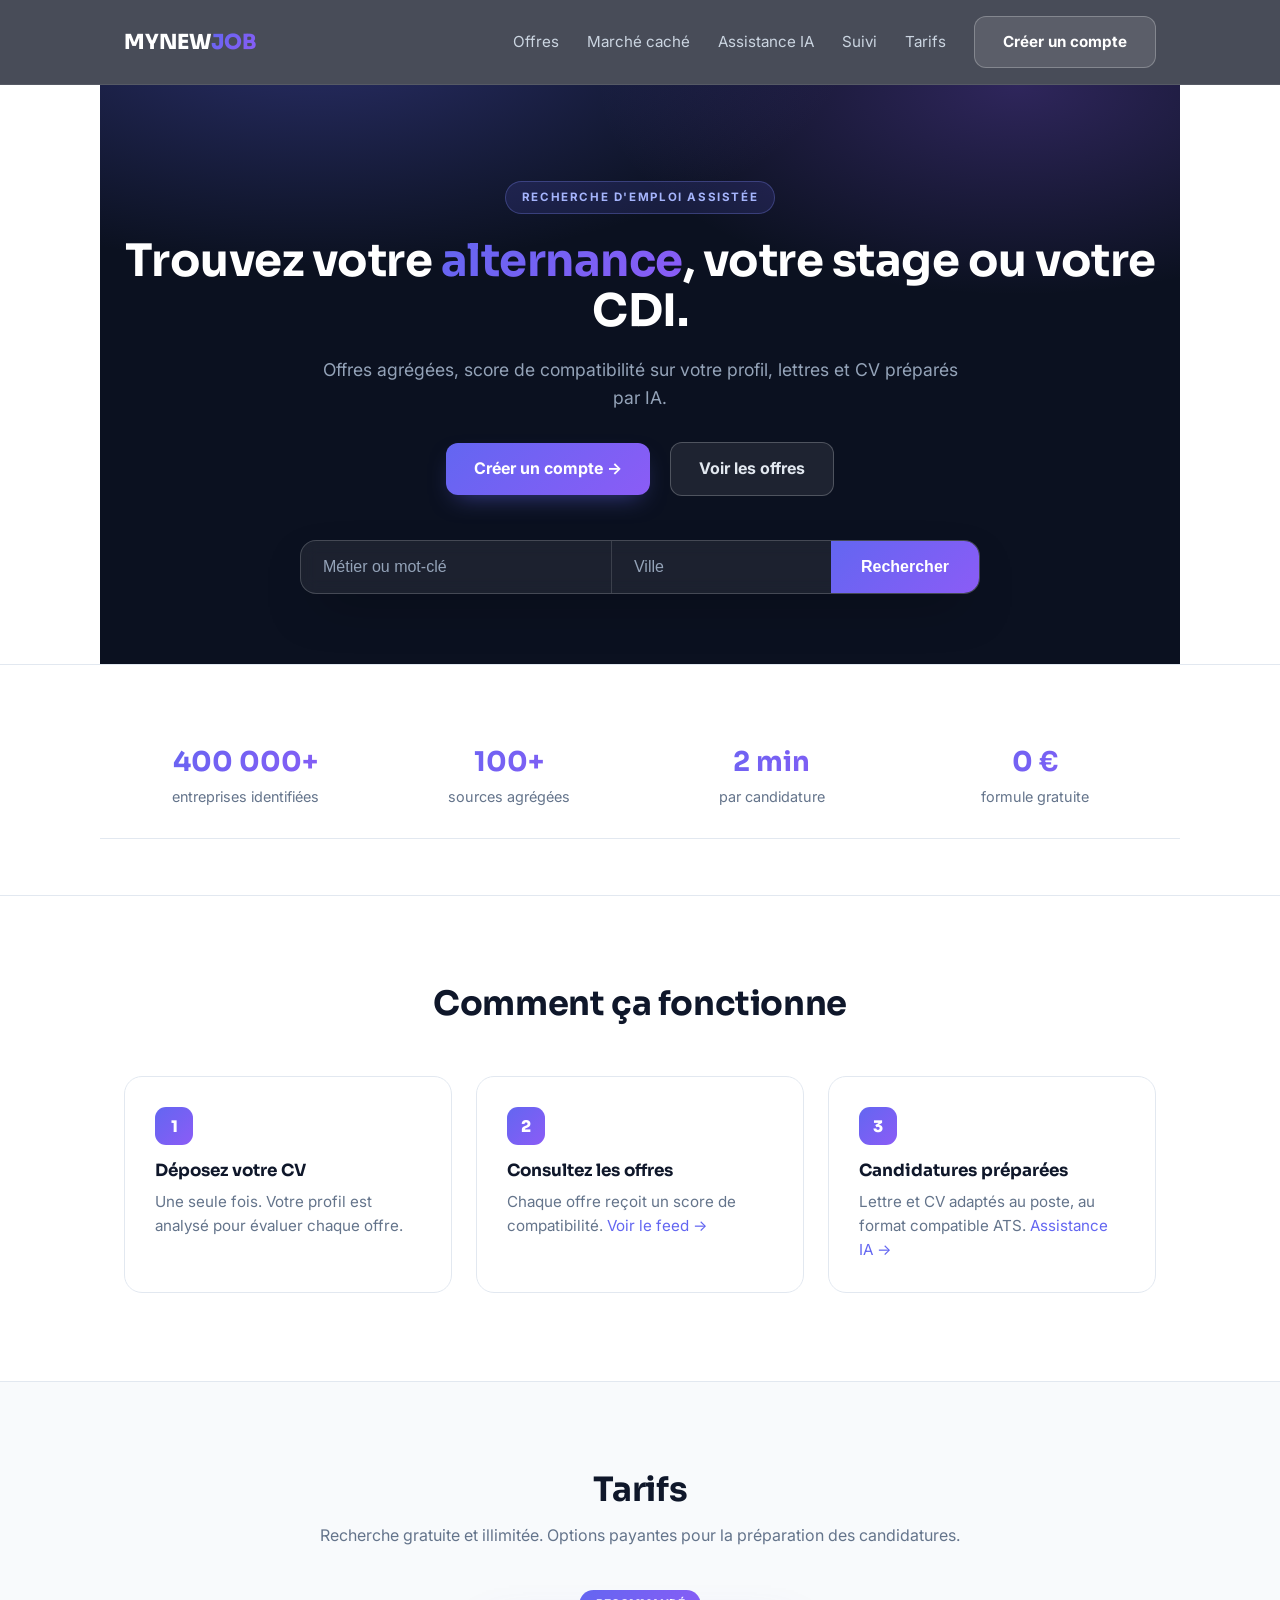
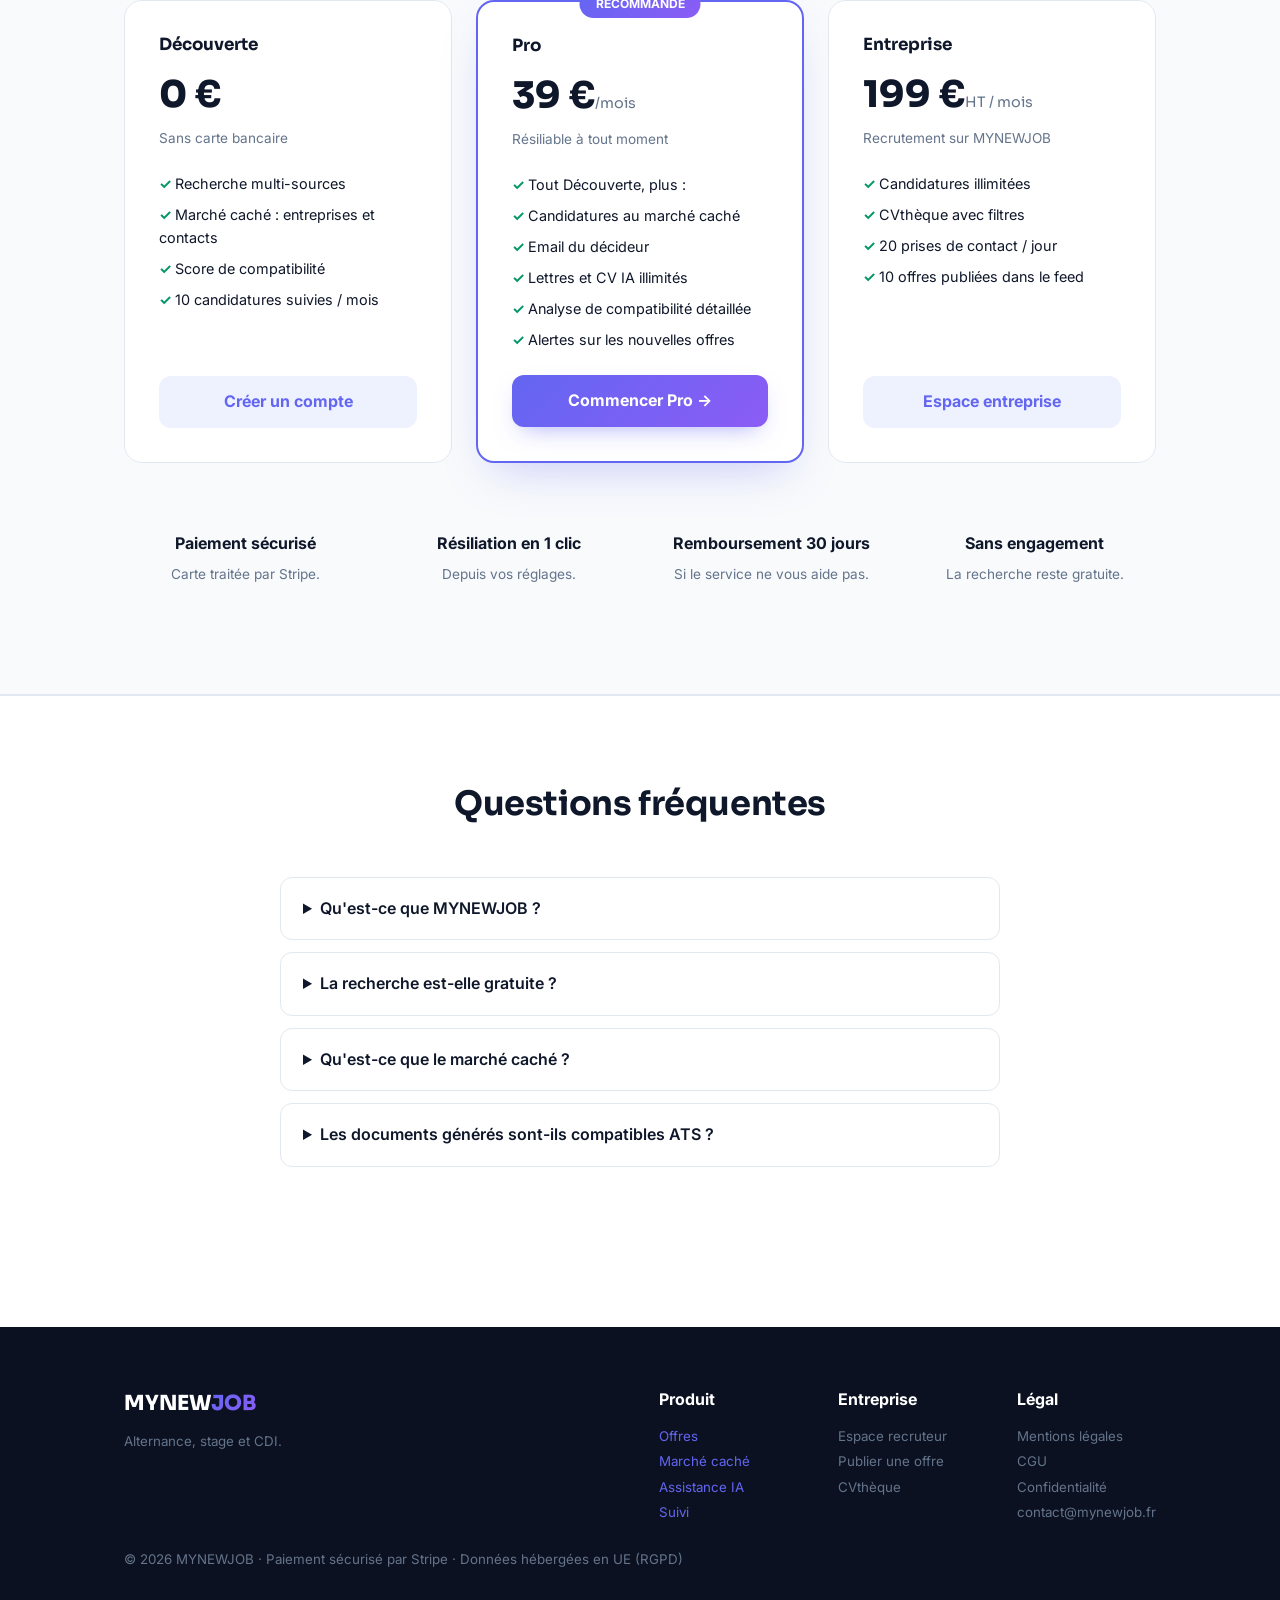
==== index.html @ c3ae0e48 "design: ton professionnel, copy courte, séparations, suppression emojis/jargon IA" ====
<!DOCTYPE html>
<html lang="fr">
<head>
<meta charset="UTF-8">
<meta name="viewport" content="width=device-width, initial-scale=1.0">
<title>MYNEWJOB · Alternance, stage et CDI</title>
<link rel="preconnect" href="https://fonts.googleapis.com">
<link rel="preconnect" href="https://fonts.gstatic.com" crossorigin>
<link href="https://fonts.googleapis.com/css2?family=Inter:wght@400;500;600;700&family=Sora:wght@600;700;800&display=swap" rel="stylesheet">
<link rel="stylesheet" href="style.css">
</head>
<body>

<nav>
  <div class="wrap">
    <a class="logo" href="index.html">MYNEW<span>JOB</span></a>
    <div class="links">
      <a href="feed.html">Offres</a>
      <a href="marche-cache.html">Marché caché</a>
      <a href="ia.html">Assistance IA</a>
      <a href="suivi.html">Suivi</a>
      <a href="#tarifs">Tarifs</a>
      <a class="btn ghost" href="#">Créer un compte</a>
    </div>
  </div>
</nav>

<header class="hero wrap">
  <span class="kicker">Recherche d'emploi assistée</span>
  <h1>Trouvez votre <em>alternance</em>, votre stage ou votre CDI.</h1>
  <p>Offres agrégées, score de compatibilité sur votre profil, lettres et CV préparés par IA.</p>
  <div class="ctas">
    <a class="btn" href="#">Créer un compte →</a>
    <a class="btn ghost" href="#offres">Voir les offres</a>
  </div>
  <div class="searchbar">
    <input id="q" type="text" placeholder="Métier ou mot-clé">
    <input id="city" type="text" placeholder="Ville">
    <button onclick="doSearch()">Rechercher</button>
  </div>
  <div id="results" style="text-align:left;max-width:680px;margin:30px auto 0;display:none"></div>
</header>

<section class="stats-section">
  <div class="wrap stats">
    <div class="t"><strong>400 000+</strong><span>entreprises identifiées</span></div>
    <div class="t"><strong>100+</strong><span>sources agrégées</span></div>
    <div class="t"><strong>2 min</strong><span>par candidature</span></div>
    <div class="t"><strong>0 €</strong><span>formule gratuite</span></div>
  </div>
</section>

<section id="offres">
  <div class="wrap">
    <div class="sec-head"><h2>Comment ça fonctionne</h2></div>
    <div class="steps">
      <div class="step"><div class="num">1</div><h3>Déposez votre CV</h3><p>Une seule fois. Votre profil est analysé pour évaluer chaque offre.</p></div>
      <div class="step"><div class="num">2</div><h3>Consultez les offres</h3><p>Chaque offre reçoit un score de compatibilité. <a href="feed.html">Voir le feed →</a></p></div>
      <div class="step"><div class="num">3</div><h3>Candidatures préparées</h3><p>Lettre et CV adaptés au poste, au format compatible ATS. <a href="ia.html">Assistance IA →</a></p></div>
    </div>
  </div>
</section>

<section id="tarifs" class="alt">
  <div class="wrap">
    <div class="sec-head"><h2>Tarifs</h2>
    <p>Recherche gratuite et illimitée. Options payantes pour la préparation des candidatures.</p></div>
    <div class="plans">
      <div class="plan">
        <h3>Découverte</h3>
        <div class="price">0 €</div>
        <div class="sub">Sans carte bancaire</div>
        <ul>
          <li>Recherche multi-sources</li>
          <li>Marché caché : entreprises et contacts</li>
          <li>Score de compatibilité</li>
          <li>10 candidatures suivies / mois</li>
        </ul>
        <a class="btn ghost" href="#">Créer un compte</a>
      </div>
      <div class="plan pop">
        <span class="rec">RECOMMANDÉ</span>
        <h3>Pro</h3>
        <div class="price">39 €<small>/mois</small></div>
        <div class="sub">Résiliable à tout moment</div>
        <ul>
          <li>Tout Découverte, plus :</li>
          <li>Candidatures au marché caché</li>
          <li>Email du décideur</li>
          <li>Lettres et CV IA illimités</li>
          <li>Analyse de compatibilité détaillée</li>
          <li>Alertes sur les nouvelles offres</li>
        </ul>
        <a class="btn" href="#">Commencer Pro →</a>
      </div>
      <div class="plan">
        <h3>Entreprise</h3>
        <div class="price">199 €<small>HT / mois</small></div>
        <div class="sub">Recrutement sur MYNEWJOB</div>
        <ul>
          <li>Candidatures illimitées</li>
          <li>CVthèque avec filtres</li>
          <li>20 prises de contact / jour</li>
          <li>10 offres publiées dans le feed</li>
        </ul>
        <a class="btn ghost" href="#">Espace entreprise</a>
      </div>
    </div>
    <div class="trust" style="margin-top:48px">
      <div class="t"><strong>Paiement sécurisé</strong><span>Carte traitée par Stripe.</span></div>
      <div class="t"><strong>Résiliation en 1 clic</strong><span>Depuis vos réglages.</span></div>
      <div class="t"><strong>Remboursement 30 jours</strong><span>Si le service ne vous aide pas.</span></div>
      <div class="t"><strong>Sans engagement</strong><span>La recherche reste gratuite.</span></div>
    </div>
  </div>
</section>

<section id="faq">
  <div class="wrap">
    <div class="sec-head"><h2>Questions fréquentes</h2></div>
    <div class="faq">
      <details><summary>Qu'est-ce que MYNEWJOB ?</summary><p>Un moteur de recherche d'alternance, de stage et de CDI qui agrège les offres (France Travail, La Bonne Alternance), identifie les entreprises qui recrutent sans annonce, et prépare les candidatures avec une assistance IA.</p></details>
      <details><summary>La recherche est-elle gratuite ?</summary><p>Oui, sans limite. Le plan Pro ajoute la préparation illimitée des lettres et CV.</p></details>
      <details><summary>Qu'est-ce que le marché caché ?</summary><p>Des entreprises qui recrutent sans publier d'offre. MYNEWJOB identifie le bon contact pour une candidature spontanée ciblée.</p></details>
      <details><summary>Les documents générés sont-ils compatibles ATS ?</summary><p>Oui : texte sélectionnable, structure standard, lisibles par les logiciels de recrutement.</p></details>
    </div>
  </div>
</section>

<footer>
  <div class="wrap" style="flex-direction:column;align-items:flex-start;gap:24px">
    <div style="display:flex;justify-content:space-between;width:100%;flex-wrap:wrap;gap:24px">
      <div>
        <div class="logo" style="margin-bottom:8px">MYNEW<span>JOB</span></div>
        <small>Alternance, stage et CDI.</small>
      </div>
      <div style="display:grid;grid-template-columns:repeat(3,minmax(120px,1fr));gap:40px">
        <div>
          <div style="font-weight:700;margin-bottom:10px;color:#fff">Produit</div>
          <small><a href="feed.html">Offres</a></small><br>
          <small><a href="marche-cache.html">Marché caché</a></small><br>
          <small><a href="ia.html">Assistance IA</a></small><br>
          <small><a href="suivi.html">Suivi</a></small>
        </div>
        <div>
          <div style="font-weight:700;margin-bottom:10px;color:#fff">Entreprise</div>
          <small>Espace recruteur</small><br>
          <small>Publier une offre</small><br>
          <small>CVthèque</small>
        </div>
        <div>
          <div style="font-weight:700;margin-bottom:10px;color:#fff">Légal</div>
          <small>Mentions légales</small><br>
          <small>CGU</small><br>
          <small>Confidentialité</small><br>
          <small>contact@mynewjob.fr</small>
        </div>
      </div>
    </div>
    <small>© 2026 MYNEWJOB · Paiement sécurisé par Stripe · Données hébergées en UE (RGPD)</small>
  </div>
</footer>

<script>
  var API = 'http://localhost:8123';
  var lastOffers = [];
  function esc(t) { var d = document.createElement('div'); d.textContent = t || ''; return d.innerHTML; }
  async function doSearch() {
    var q = document.getElementById('q').value;
    var city = document.getElementById('city').value;
    var box = document.getElementById('results');
    if (!q) { alert('Entrez un mot-clé (ex : soc, cybersecurite, grc)'); return; }
    box.style.display = 'block';
    box.innerHTML = '<p>Recherche en cours…</p>';
    try {
      var r = await fetch(API + '/api/search?q=' + encodeURIComponent(q) + '&city=' + encodeURIComponent(city));
      var d = await r.json();
      lastOffers = d.offres || [];
      if (!lastOffers.length) { box.innerHTML = '<p>Aucune offre trouvée pour « ' + esc(q) + ' ».</p>'; return; }
      box.innerHTML = '<p style="margin-bottom:14px">Source : ' + esc(d.source) + ' · ' + lastOffers.length + ' offre(s)</p>';
      for (var i = 0; i < lastOffers.length; i++) box.appendChild(makeCard(lastOffers[i], i));
    } catch (e) {
      box.innerHTML = '<p>Service de recherche indisponible. Réessayez plus tard.</p>';
    }
  }
  function makeCard(o, i) {
    var div = document.createElement('div');
    div.className = 'jobcard';
    div.innerHTML =
      '<div class="row"><span class="tag">' + esc(o.company) + '</span>' +
      '<span class="pct" id="score-' + i + '">…%</span></div>' +
      '<h4>' + esc(o.title) + '</h4>' +
      '<div class="meta">' + esc(o.city || '') + '</div>' +
      '<div class="actions"><span class="no" onclick="swipeNo(this)">Écarter</span>' +
      '<span class="yes" onclick="swipeYes(this)">Suivre</span></div>' +
      '<button class="btn ghost" style="width:100%;margin-top:10px" onclick="genLetter(' + i + ')">Préparer ma lettre</button>' +
      '<div id="letter-' + i + '" style="display:none;margin-top:12px;white-space:pre-wrap;background:#f9fafb;border:1px solid var(--line);border-radius:8px;padding:14px;font-size:.9rem"></div>';
    fetch(API + '/api/score?text=' + encodeURIComponent((o.text || o.title || '') + ' ' + o.title))
      .then(function (r) { return r.json(); })
      .then(function (s) { var el = document.getElementById('score-' + i); if (el) el.textContent = s.score + '%'; });
    return div;
  }
  async function genLetter(i) {
    var o = lastOffers[i];
    var box = document.getElementById('letter-' + i);
    box.style.display = 'block';
    box.textContent = 'Préparation en cours…';
    try {
      var r = await fetch(API + '/api/letter', {
        method: 'POST', headers: { 'Content-Type': 'application/json' },
        body: JSON.stringify({ title: o.title, company: o.company, details: o.text || '' })
      });
      var d = await r.json();
      box.textContent = d.lettre || JSON.stringify(d);
    } catch (e) { box.textContent = 'Service indisponible, réessayez plus tard.'; }
  }
  function swipeNo(el) { el.parentNode.innerHTML = '<span style="background:#f9fafb;color:var(--muted);font-size:.85rem;padding:10px;border-radius:8px;text-align:center">Écartée</span>'; }
  function swipeYes(el) {
    var card = el.closest('.jobcard');
    card.style.borderColor = 'var(--green)';
    el.parentNode.innerHTML = '<span style="background:#f0fdf4;color:var(--green);font-size:.85rem;padding:10px;border-radius:8px;text-align:center;font-weight:700">Suivie</span>';
  }
  document.getElementById('q').addEventListener('keydown', function (e) { if (e.key === 'Enter') doSearch(); });
  document.getElementById('city').addEventListener('keydown', function (e) { if (e.key === 'Enter') doSearch(); });
</script>

</body>
</html>
---- style.css ----
:root {
    --bg:#ffffff; --ink:#0f172a; --muted:#64748b; --line:#e2e8f0;
    --acc:#6366f1; --acc2:#8b5cf6; --acc-soft:#eef2ff; --green:#059669; --red:#e11d48;
    --dark:#0b1120; --radius:18px;
    --grad:linear-gradient(135deg,#6366f1 0%,#8b5cf6 100%);
  }
  * { margin:0; padding:0; box-sizing:border-box; }
  body { font-family:'Inter',-apple-system,'Segoe UI',Roboto,Arial,sans-serif; color:var(--ink); line-height:1.6; background:var(--bg); -webkit-font-smoothing:antialiased; }
  h1,h2,h3,h4 { font-family:'Sora',sans-serif; line-height:1.2; }
  .wrap { max-width:1080px; margin:0 auto; padding:0 24px; }
  a { color:var(--acc); text-decoration:none; }

  /* NAV */
  nav { position:sticky; top:0; z-index:50; display:flex; align-items:center; justify-content:space-between;
        padding:16px 24px; background:rgba(11,17,32,.75); backdrop-filter:blur(14px); -webkit-backdrop-filter:blur(14px);
        border-bottom:1px solid rgba(255,255,255,.08); max-width:none; }
  nav .wrap { width:100%; display:flex; align-items:center; justify-content:space-between; }
  .logo { font-weight:800; font-size:1.3rem; color:#fff; font-family:'Sora',sans-serif; }
  .logo span { background:var(--grad); -webkit-background-clip:text; background-clip:text; color:transparent; }
  nav .links a { margin-left:24px; color:#cbd5e1; font-size:.95rem; }
  nav .links a:hover { color:#fff; }
  .btn { display:inline-block; background:var(--grad); color:#fff; font-weight:700; padding:13px 28px; border-radius:12px;
         box-shadow:0 10px 24px -10px rgba(99,102,241,.55); transition:transform .15s ease, box-shadow .15s ease, filter .15s ease; }
  .btn:hover { transform:translateY(-2px); box-shadow:0 14px 30px -10px rgba(99,102,241,.7); }
  .btn.ghost { background:var(--acc-soft); color:var(--acc); box-shadow:none; }
  .btn.ghost:hover { filter:brightness(.97); }

  /* HERO (pleine largeur, fond sombre) */
  .hero { text-align:center; padding:96px 0 70px; background:var(--dark);
          background-image:radial-gradient(900px 400px at 20% -10%, rgba(99,102,241,.35), transparent 60%),
                           radial-gradient(700px 350px at 85% 0%, rgba(139,92,246,.28), transparent 60%); }
  .hero .kicker { display:inline-block; font-size:.72rem; font-weight:700; letter-spacing:.14em; text-transform:uppercase;
                  color:#a5b4fc; background:rgba(99,102,241,.15); border:1px solid rgba(129,140,248,.3);
                  padding:6px 16px; border-radius:99px; margin-bottom:22px; }
  .hero h1 { font-size:2.8rem; line-height:1.12; letter-spacing:-.5px; color:#fff; }
  .hero h1 em { font-style:normal; background:var(--grad); -webkit-background-clip:text; background-clip:text; color:transparent; }
  .hero p { color:#94a3b8; max-width:640px; margin:20px auto 30px; font-size:1.1rem; }
  .hero .ctas .btn { margin:0 8px; }
  .hero .ctas .btn.ghost { background:rgba(255,255,255,.08); color:#e2e8f0; border:1px solid rgba(255,255,255,.22); box-shadow:none; }
  .searchbar { max-width:680px; margin:44px auto 0; display:flex; background:rgba(255,255,255,.07);
               border:1px solid rgba(255,255,255,.18); border-radius:16px; overflow:hidden;
               box-shadow:0 20px 50px -20px rgba(0,0,0,.6); backdrop-filter:blur(8px); }
  .searchbar input { flex:1; border:none; padding:17px 22px; font-size:1rem; outline:none; background:transparent; color:#fff; }
  .searchbar input::placeholder { color:#94a3b8; }
  .searchbar input:last-of-type { max-width:220px; border-left:1px solid rgba(255,255,255,.14); }
  .searchbar button { background:var(--grad); border:none; color:#fff; font-weight:700; padding:0 30px; cursor:pointer; font-size:1rem; }
  .hero #results p, .hero #results { color:#cbd5e1; }

  /* MATCH MOCK */
  .matchcard { max-width:520px; margin:56px auto 0; background:#fff; border-radius:var(--radius); padding:28px;
               text-align:left; box-shadow:0 30px 60px -25px rgba(0,0,0,.55); border:1px solid rgba(255,255,255,.1); }
  .matchcard .top { display:flex; justify-content:space-between; align-items:center; }
  .matchcard h3 { font-size:1.1rem; }
  .matchcard .pct { font-size:1.6rem; font-weight:800; background:var(--grad); -webkit-background-clip:text; background-clip:text; color:transparent; }
  .matchcard .bar { height:8px; background:#e2e8f0; border-radius:99px; margin:12px 0 20px; overflow:hidden; }
  .matchcard .bar div { height:100%; width:85%; background:var(--grad); border-radius:99px; }
  .matchcard ul { list-style:none; margin-bottom:16px; }
  .matchcard li { padding:4px 0; font-size:.95rem; }
  .matchcard li.good::before { content:"✓ "; color:var(--green); font-weight:700; }
  .matchcard li.bad::before { content:"✗ "; color:var(--red); font-weight:700; }
  .matchcard .mini-ctas { display:flex; gap:12px; }
  .matchcard .mini-ctas a { flex:1; text-align:center; padding:11px; border-radius:10px; font-size:.9rem; font-weight:600; }
  .matchcard .mini-ctas a:first-child { background:var(--grad); color:#fff; }
  .matchcard .mini-ctas a:last-child { background:var(--acc-soft); color:var(--acc); }

  /* SECTIONS */
  section { padding:88px 0; border-top:1px solid var(--line); }
  section.alt { background:#f8fafc; border-top:1px solid var(--line); border-bottom:1px solid var(--line); }
  .stats-section { padding:56px 0; }
  .stats-section .wrap { border-bottom:1px solid var(--line); padding-bottom:8px; }
  .sec-head { text-align:center; max-width:640px; margin:0 auto 52px; }
  .sec-head .kicker { display:block; font-size:.72rem; font-weight:700; letter-spacing:.14em; text-transform:uppercase;
                      color:var(--acc); margin-bottom:12px; }
  .sec-head h2 { font-size:2.1rem; letter-spacing:-.4px; margin-bottom:12px; }
  .sec-head p { color:var(--muted); }

  /* STEPS */
  .steps { display:grid; grid-template-columns:repeat(3,1fr); gap:24px; }
  .step { background:#fff; border:1px solid var(--line); border-radius:var(--radius); padding:30px;
          transition:transform .18s ease, box-shadow .18s ease; }
  .step:hover { transform:translateY(-4px); box-shadow:0 18px 40px -18px rgba(15,23,42,.18); }
  .step .num { width:38px; height:38px; border-radius:11px; background:var(--grad); color:#fff;
               font-weight:800; display:flex; align-items:center; justify-content:center; margin-bottom:16px;
               font-family:'Sora',sans-serif; }
  .step h3 { font-size:1.05rem; margin-bottom:8px; }
  .step p { color:var(--muted); font-size:.95rem; }

  /* SWIPE MOCK */
  .swipe { display:grid; grid-template-columns:1fr 1fr; gap:44px; align-items:center; }
  .jobcard { background:#fff; border:1px solid var(--line); border-radius:var(--radius); padding:24px; margin-bottom:16px;
             box-shadow:0 10px 30px rgba(15,23,42,.08); max-width:400px; transition:transform .18s ease, box-shadow .18s ease; }
  .jobcard:hover { transform:translateY(-3px); box-shadow:0 20px 44px -16px rgba(15,23,42,.18); }
  .jobcard .row { display:flex; justify-content:space-between; align-items:center; }
  .jobcard .tag { font-size:.75rem; background:var(--acc-soft); color:var(--acc); padding:4px 12px; border-radius:99px; font-weight:600; }
  .jobcard .pct { font-size:1.25rem; font-weight:800; background:var(--grad); -webkit-background-clip:text; background-clip:text; color:transparent; }
  .jobcard h4 { margin:10px 0 2px; overflow-wrap:break-word; }
  .jobcard .meta { color:var(--muted); font-size:.85rem; margin-bottom:10px; }
  .jobcard p { font-size:.9rem; color:var(--muted); }
  .jobcard .actions { display:flex; gap:10px; margin-top:14px; }
  .jobcard .actions span { flex:1; text-align:center; padding:10px; border-radius:8px; font-weight:700; font-size:.9rem; cursor:pointer; }
  .jobcard .actions .no { background:#fef2f2; color:var(--red); }
  .jobcard .actions .yes { background:#f0fdf4; color:var(--green); }

  /* HIDDEN MARKET */
  .market { display:grid; grid-template-columns:1fr 1fr; gap:44px; align-items:center; }
  .contactcard { background:#fff; border:1px solid var(--line); border-radius:var(--radius); padding:26px; max-width:400px;
                 box-shadow:0 10px 30px rgba(15,23,42,.08); }
  .contactcard .company { font-weight:800; font-size:1.1rem; font-family:'Sora',sans-serif; }
  .contactcard .recrute { display:inline-block; margin:6px 0 14px; font-size:.75rem; background:#f0fdf4; color:var(--green);
                          padding:4px 12px; border-radius:99px; font-weight:600; }
  .contactcard .person { display:flex; align-items:center; gap:12px; margin-bottom:10px; }
  .contactcard .avatar { width:40px; height:40px; border-radius:50%; background:var(--grad); color:#fff;
                         display:flex; align-items:center; justify-content:center; font-weight:800; }
  .contactcard .mail { font-size:.85rem; color:var(--muted); font-family:ui-monospace,monospace; overflow-wrap:anywhere; }
  .contactcard .sent { margin-top:14px; text-align:center; background:#f0fdf4; color:var(--green); padding:10px; border-radius:8px; font-weight:700; font-size:.9rem; }

  /* AI MOCK */
  .ai { display:grid; grid-template-columns:1fr 1fr; gap:44px; align-items:center; }
  .letter { background:#fff; border:1px solid var(--line); border-radius:var(--radius); padding:30px; font-family:Georgia,serif; max-width:420px;
            box-shadow:0 10px 30px rgba(15,23,42,.08); }
  .letter h4 { font-size:.75rem; text-transform:uppercase; letter-spacing:.08em; color:var(--muted); margin-bottom:12px; }
  .letter p { font-size:.95rem; color:var(--ink); }
  .letter .pdf { margin-top:14px; font-size:.8rem; color:var(--green); font-weight:700; }

  /* FILTERS */
  .filters { display:grid; grid-template-columns:repeat(3,1fr); gap:24px; text-align:center; }
  .filter { background:#fff; border:1px solid var(--line); border-radius:var(--radius); padding:30px; }
  .filter .emoji { font-size:2rem; margin-bottom:10px; }
  .filter h3 { font-size:1rem; margin-bottom:6px; }
  .filter p { color:var(--muted); font-size:.9rem; }

  /* COMPARISON */
  .compare { display:grid; grid-template-columns:1fr 1fr; gap:24px; }
  .compare .box { border-radius:var(--radius); padding:30px; }
  .compare .old { background:#fef2f2; border:1px solid #fecaca; }
  .compare .new { background:var(--acc-soft); border:1px solid #c7d2fe; }
  .compare h3 { margin-bottom:14px; }
  .compare .time { font-size:1.8rem; font-weight:800; margin-bottom:10px; font-family:'Sora',sans-serif; }
  .compare .old .time { color:var(--red); } .compare .new .time { background:var(--grad); -webkit-background-clip:text; background-clip:text; color:transparent; }
  .compare ul { list-style:none; }
  .compare li { padding:5px 0; font-size:.95rem; }
  .compare .old li::before { content:"✗ "; color:var(--red); }
  .compare .new li::before { content:"✓ "; color:var(--green); }

  /* PRICING */
  .plans { display:grid; grid-template-columns:repeat(3,1fr); gap:24px; align-items:stretch; }
  .plan { background:#fff; border:1px solid var(--line); border-radius:var(--radius); padding:34px; display:flex; flex-direction:column;
          transition:transform .18s ease, box-shadow .18s ease; }
  .plan:hover { transform:translateY(-4px); box-shadow:0 22px 50px -20px rgba(15,23,42,.2); }
  .plan.pop { border:2px solid var(--acc); position:relative; box-shadow:0 20px 44px -18px rgba(99,102,241,.35); }
  .plan .rec { position:absolute; top:-12px; left:50%; transform:translateX(-50%); background:var(--grad); color:#fff;
               font-size:.75rem; font-weight:700; padding:4px 16px; border-radius:99px; }
  .plan h3 { font-size:1.05rem; }
  .plan .price { font-size:2.3rem; font-weight:800; margin:10px 0 4px; font-family:'Sora',sans-serif; }
  .plan .price small { font-size:.9rem; color:var(--muted); font-weight:400; }
  .plan .sub { color:var(--muted); font-size:.85rem; margin-bottom:18px; }
  .plan ul { list-style:none; flex:1; margin-bottom:20px; }
  .plan li { padding:4px 0; font-size:.9rem; }
  .plan li::before { content:"✓ "; color:var(--green); font-weight:700; }
  .plan .btn { text-align:center; }

  /* TRUST */
  .trust { display:grid; grid-template-columns:repeat(4,1fr); gap:20px; text-align:center; }
  .trust .t { padding:20px; }
  .trust .t strong { display:block; font-size:1rem; margin-bottom:4px; }
  .trust .t span { color:var(--muted); font-size:.85rem; }

  /* FAQ */
  .faq { max-width:720px; margin:0 auto; }
  .faq details { border:1px solid var(--line); border-radius:12px; padding:18px 22px; margin-bottom:12px; background:#fff;
                 transition:border-color .15s ease; }
  .faq details[open] { border-color:var(--acc); }
  .faq summary { font-weight:600; cursor:pointer; }
  .faq p { color:var(--muted); font-size:.95rem; margin-top:10px; }

  /* FOOT */
  footer { background:var(--dark); color:#cbd5e1; padding:60px 0; margin-top:60px; }
  footer .wrap { display:flex; justify-content:space-between; align-items:center; flex-wrap:wrap; gap:16px; }
  footer .logo { color:#fff; }
  footer small { color:#64748b; }

  /* PAGE HEAD (pages internes) */
  .pagehead { text-align:center; padding:70px 0 40px; background:var(--dark);
              background-image:radial-gradient(700px 300px at 30% -20%, rgba(99,102,241,.3), transparent 60%); }
  .pagehead .kicker { display:inline-block; font-size:.72rem; font-weight:700; letter-spacing:.14em; text-transform:uppercase;
                      color:#a5b4fc; background:rgba(99,102,241,.15); border:1px solid rgba(129,140,248,.3);
                      padding:6px 16px; border-radius:99px; margin-bottom:20px; }
  .pagehead h1 { font-size:2.4rem; letter-spacing:-.4px; color:#fff; }
  .pagehead p { color:#94a3b8; max-width:600px; margin:14px auto 0; font-size:1.05rem; }

  /* STATS */
  .stats { display:grid; grid-template-columns:repeat(4,1fr); gap:20px; text-align:center; }
  .stats .t { padding:20px; }
  .stats .t strong { display:block; font-size:1.7rem; font-family:'Sora',sans-serif;
                     background:var(--grad); -webkit-background-clip:text; background-clip:text; color:transparent; }
  .stats .t span { color:var(--muted); font-size:.9rem; }

  /* FEATURE PAGE CONTENT */
  .feature { max-width:760px; margin:0 auto; }
  .feature .points { display:grid; grid-template-columns:repeat(3,1fr); gap:20px; margin-top:44px; }
  .feature .points .p { background:#fff; border:1px solid var(--line); border-radius:var(--radius); padding:24px; }
  .feature .points .p .num { font-size:.8rem; font-weight:700; color:var(--acc); margin-bottom:8px; font-family:'Sora',sans-serif; letter-spacing:.08em; }
  .feature .points .p h3 { font-size:1rem; margin-bottom:6px; }
  .feature .points .p p { color:var(--muted); font-size:.9rem; }
  .feature .cta { text-align:center; margin-top:48px; }

  /* ANIMATIONS */
  @keyframes rise { from { opacity:0; transform:translateY(18px); } to { opacity:1; transform:none; } }
  .sec-head, .step, .jobcard, .plan { animation:rise .55s ease both; }

  nav .btn.ghost { background:rgba(255,255,255,.1); color:#fff; border:1px solid rgba(255,255,255,.25); }

  html, body { overflow-x:hidden; }

  @media (max-width:820px) {
    .steps, .filters, .plans, .trust, .board, .stats, .feature .points { grid-template-columns:1fr; }
    .swipe, .market, .ai, .compare { grid-template-columns:1fr; }
    .hero h1 { font-size:1.9rem; }
    .searchbar { flex-direction:column; }
    .searchbar input:last-of-type { max-width:none; border-left:none; border-top:1px solid var(--line); }
    .searchbar button { padding:16px; }
    section { padding:56px 0; }
    .sec-head h2 { font-size:1.6rem; }
    nav .links a { margin-left:14px; font-size:.9rem; }
    .jobcard, .contactcard, .letter { max-width:100%; }
  }

  @media (max-width:520px) {
    nav { flex-wrap:wrap; gap:10px; }
    nav .links { display:flex; width:100%; justify-content:space-between; }
    nav .links a:not(.btn) { display:none; }  /* garde uniquement le CTA sur très petit écran */
    nav .links .btn { flex:1; text-align:center; }
    .hero { padding:44px 0 24px; }
    .hero h1 { font-size:1.55rem; }
    .hero p { font-size:1rem; }
    .ctas { display:flex; flex-direction:column; gap:12px; }
    .ctas .btn { text-align:center; }
    .searchbar input, .searchbar button { width:100%; border-radius:10px; }
    .searchbar input { padding:14px; }
    .matchcard { padding:20px; }
    .matchcard .mini-ctas { flex-direction:column; }
    .jobcard { padding:18px; }
    .jobcard .actions span { padding:14px 10px; }  /* cibles tactiles confortables */
    .jobcard .pct { font-size:1.1rem; }
    .plan { padding:26px; }
    .plan .price { font-size:1.9rem; }
    .compare .box { padding:22px; }
    .compare .time { font-size:1.4rem; }
    .trust .t { padding:14px; }
    .faq details { padding:14px 16px; }
    footer .wrap { flex-direction:column; text-align:center; }
  }

  @media (max-width:420px) {
    .hero h1 { font-size:1.35rem; }
    .hero p { font-size:.95rem; }
    .sec-head h2 { font-size:1.4rem; }
    .step, .filter, .box { padding:20px; }
    .stats .t { padding:10px; }
    .contactcard .person { flex-wrap:wrap; }
    .letter { padding:20px; font-size:.9rem; }
    .board .col { padding:14px; }
    .rec { padding:3px 10px; font-size:.7rem; }
    .price { font-size:1.7rem !important; }
  }
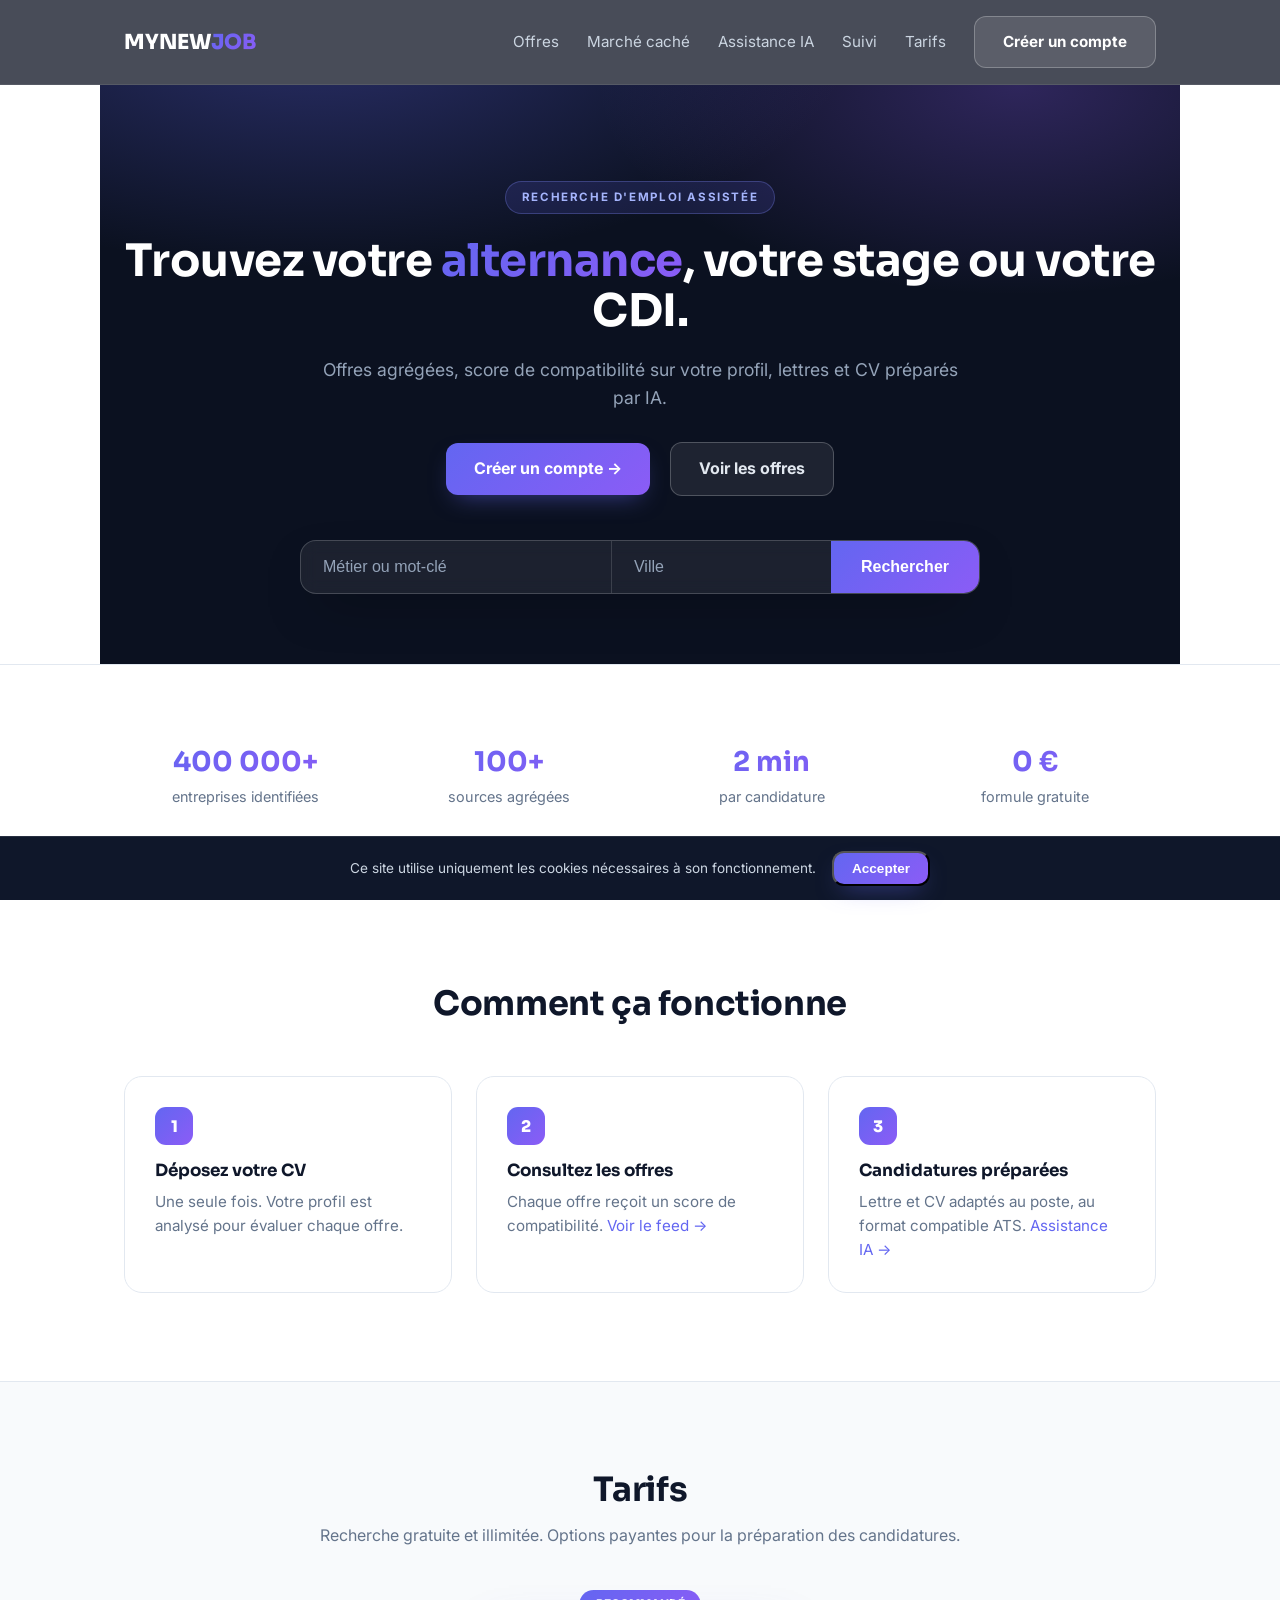
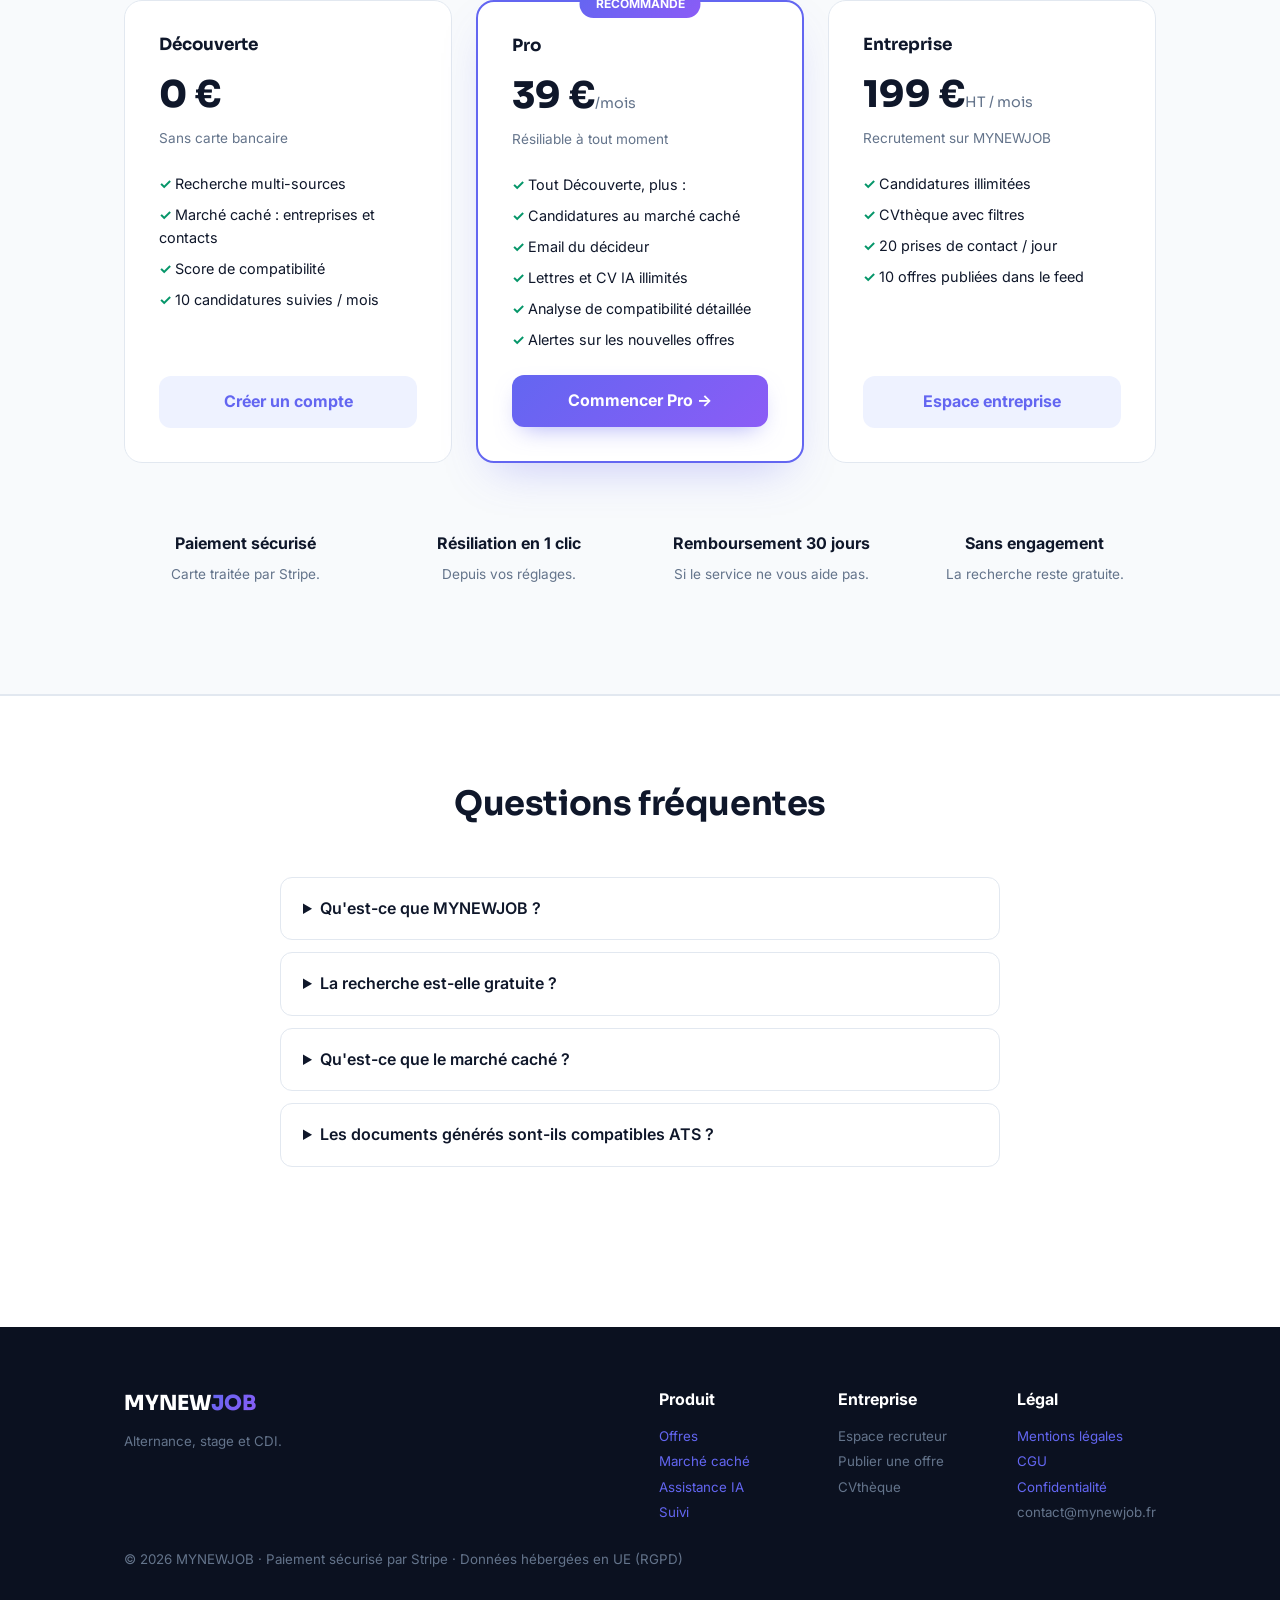
==== commit 0da0d283: "feat: backend v2 (comptes, suivi candidatures, serveur statique), pages légales, bandeau RGPD, deplo" ====
--- a/index.html
+++ b/index.html
@@ -150,9 +150,9 @@
         </div>
         <div>
           <div style="font-weight:700;margin-bottom:10px;color:#fff">Légal</div>
-          <small>Mentions légales</small><br>
-          <small>CGU</small><br>
-          <small>Confidentialité</small><br>
+          <small><a href="mentions-legales.html">Mentions légales</a></small><br>
+          <small><a href="cgu.html">CGU</a></small><br>
+          <small><a href="confidentialite.html">Confidentialité</a></small><br>
           <small>contact@mynewjob.fr</small>
         </div>
       </div>
@@ -224,5 +224,7 @@
   document.getElementById('city').addEventListener('keydown', function (e) { if (e.key === 'Enter') doSearch(); });
 </script>
 
+<div id="cookies">Ce site utilise uniquement les cookies nécessaires à son fonctionnement. <button class="btn" onclick="document.getElementById('cookies').style.display='none';localStorage.setItem('mnj_cookies','1')">Accepter</button></div>
+<script>if(!localStorage.getItem('mnj_cookies')){document.getElementById('cookies').style.display='flex'}</script>
 </body>
 </html>
--- a/style.css
+++ b/style.css
@@ -203,6 +203,14 @@
   .feature .points .p h3 { font-size:1rem; margin-bottom:6px; }
   .feature .points .p p { color:var(--muted); font-size:.9rem; }
   .feature .cta { text-align:center; margin-top:48px; }
+
+  
+  /* COOKIE BANNER */
+  #cookies { position:fixed; bottom:0; left:0; right:0; background:#0f172a; color:#cbd5e1;
+             padding:14px 24px; display:none; align-items:center; justify-content:center;
+             gap:16px; flex-wrap:wrap; z-index:100; font-size:.85rem; border-top:1px solid rgba(255,255,255,.1); }
+  #cookies .btn { padding:8px 18px; font-size:.85rem; }
+  @media (max-width:520px) { #cookies { padding:12px 16px; } }
 
   /* ANIMATIONS */
   @keyframes rise { from { opacity:0; transform:translateY(18px); } to { opacity:1; transform:none; } }
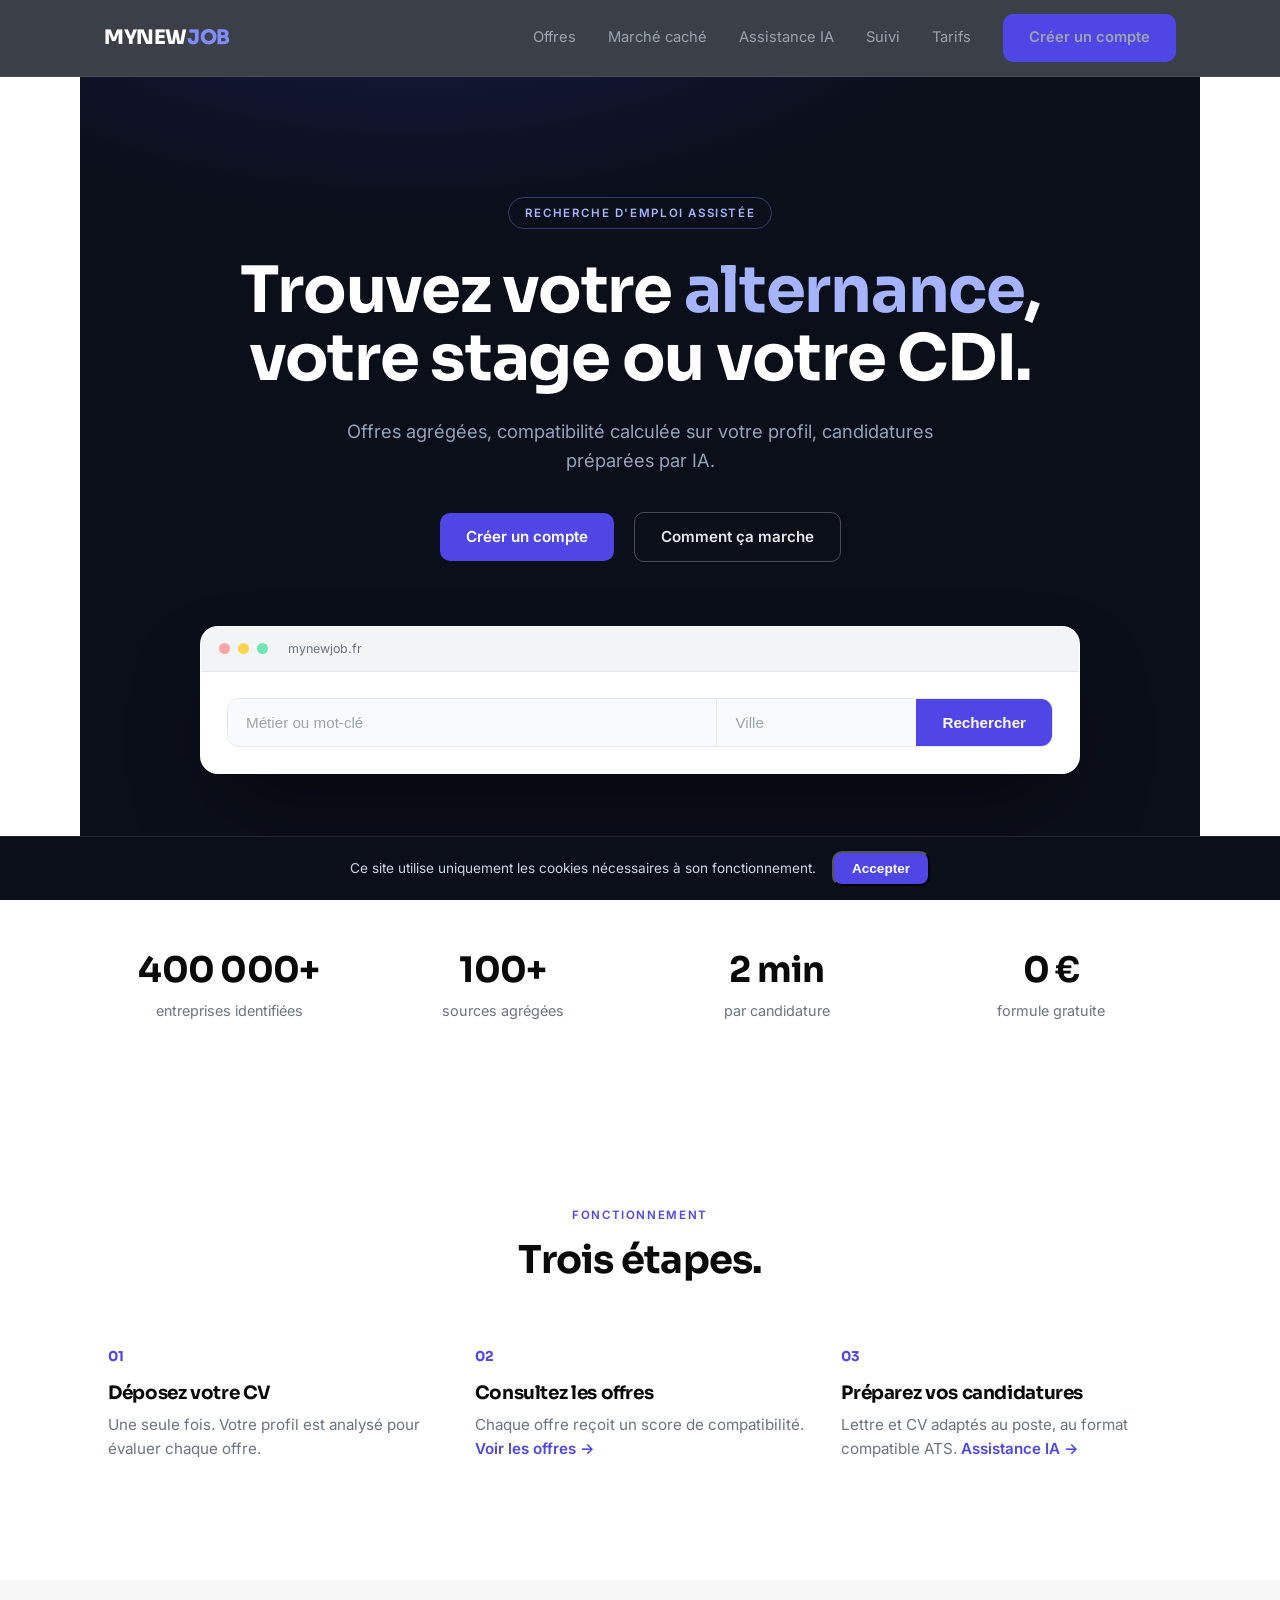
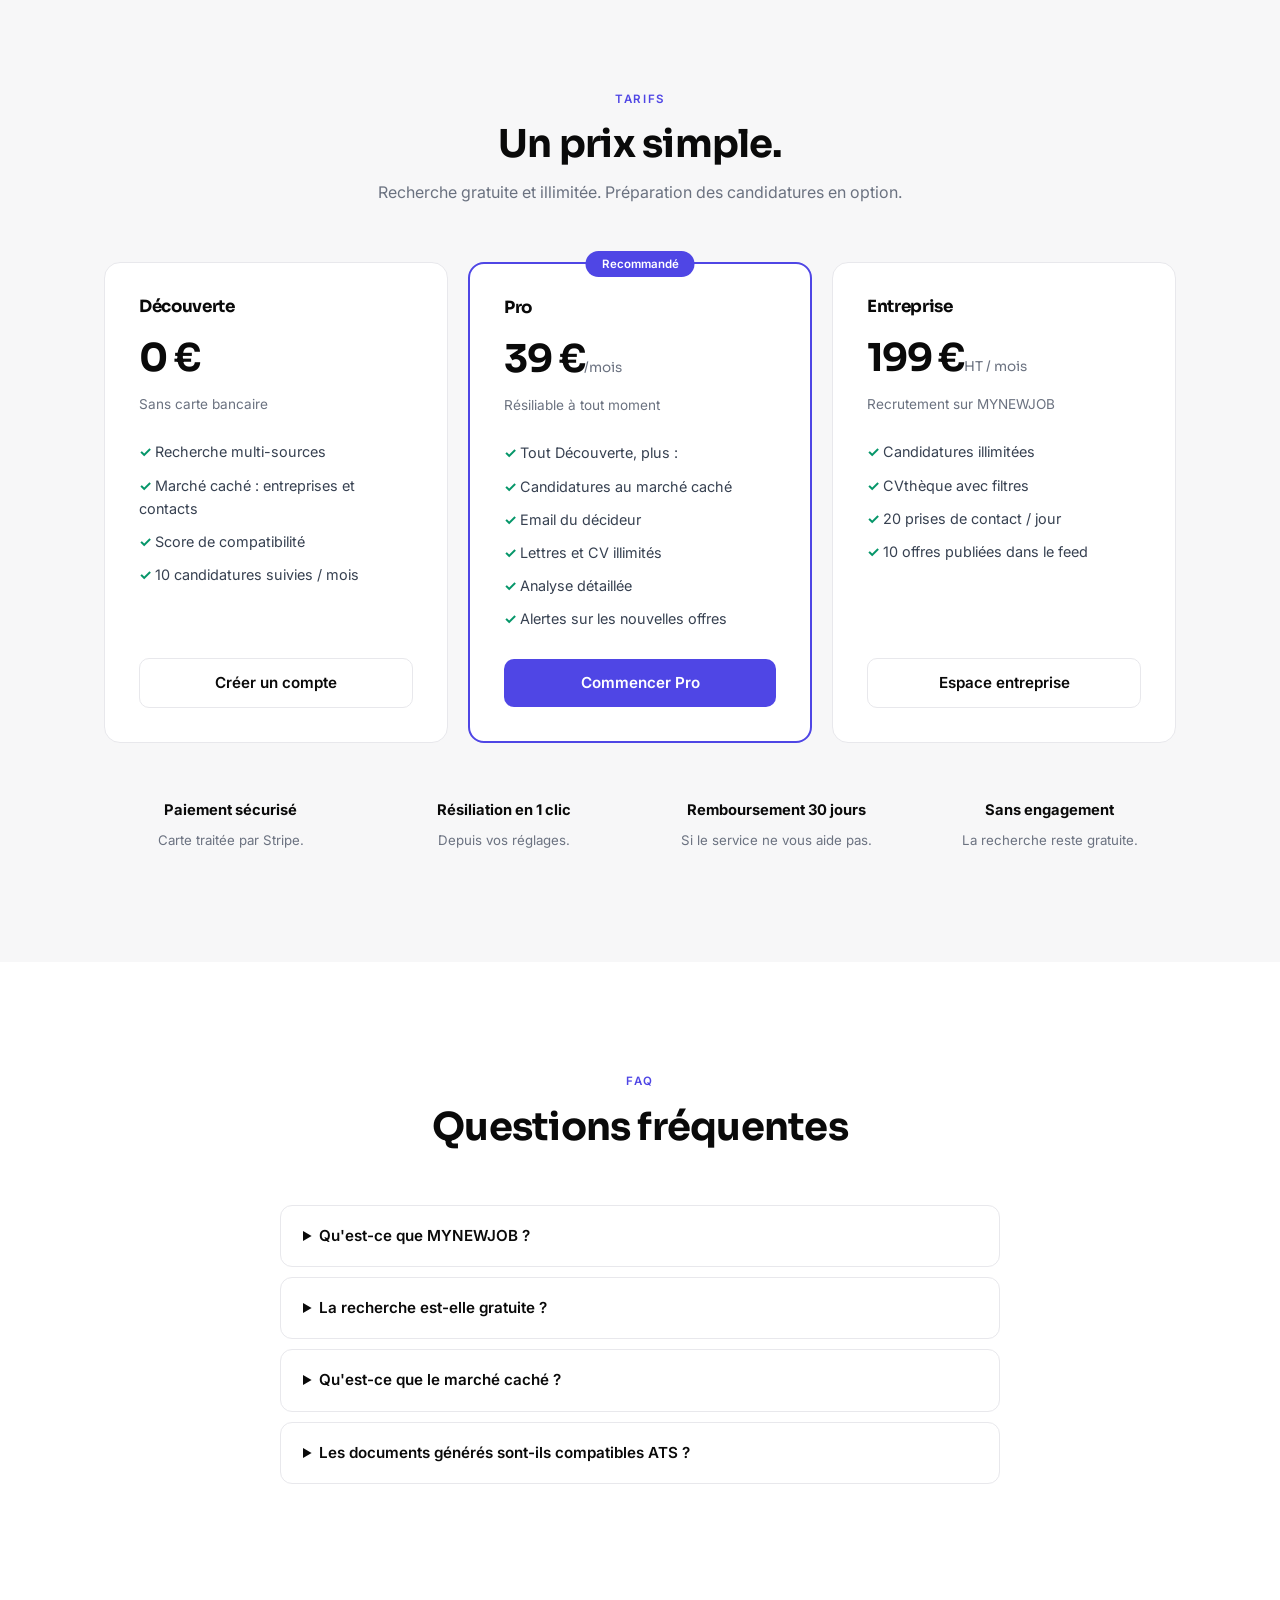
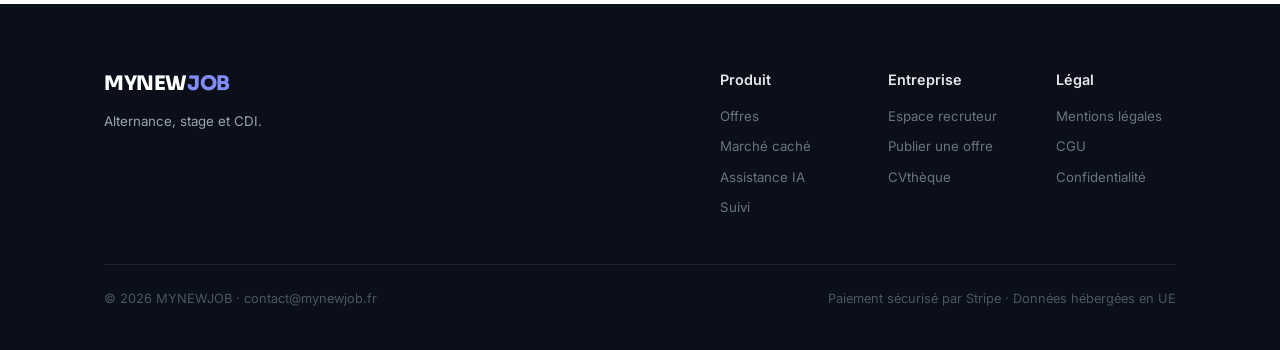
==== commit 34ff604a: "refonte complète v2: design system (fenêtre produit, une seule accent, typo Sora, épuré)" ====
--- a/index.html
+++ b/index.html
@@ -20,7 +20,7 @@
       <a href="ia.html">Assistance IA</a>
       <a href="suivi.html">Suivi</a>
       <a href="#tarifs">Tarifs</a>
-      <a class="btn ghost" href="#">Créer un compte</a>
+      <a class="btn" href="#">Créer un compte</a>
     </div>
   </div>
 </nav>
@@ -28,20 +28,26 @@
 <header class="hero wrap">
   <span class="kicker">Recherche d'emploi assistée</span>
   <h1>Trouvez votre <em>alternance</em>, votre stage ou votre CDI.</h1>
-  <p>Offres agrégées, score de compatibilité sur votre profil, lettres et CV préparés par IA.</p>
+  <p>Offres agrégées, compatibilité calculée sur votre profil, candidatures préparées par IA.</p>
   <div class="ctas">
-    <a class="btn" href="#">Créer un compte →</a>
-    <a class="btn ghost" href="#offres">Voir les offres</a>
-  </div>
-  <div class="searchbar">
-    <input id="q" type="text" placeholder="Métier ou mot-clé">
-    <input id="city" type="text" placeholder="Ville">
-    <button onclick="doSearch()">Rechercher</button>
-  </div>
-  <div id="results" style="text-align:left;max-width:680px;margin:30px auto 0;display:none"></div>
+    <a class="btn" href="#">Créer un compte</a>
+    <a class="btn ghost" href="#fonctionnement">Comment ça marche</a>
+  </div>
+
+  <div class="window">
+    <div class="bar"><i></i><i></i><i></i><span>mynewjob.fr</span></div>
+    <div class="body">
+      <div class="searchbar">
+        <input id="q" type="text" placeholder="Métier ou mot-clé">
+        <input id="city" type="text" placeholder="Ville">
+        <button onclick="doSearch()">Rechercher</button>
+      </div>
+      <div id="results" style="margin-top:16px;display:none"></div>
+    </div>
+  </div>
 </header>
 
-<section class="stats-section">
+<section style="padding:72px 0">
   <div class="wrap stats">
     <div class="t"><strong>400 000+</strong><span>entreprises identifiées</span></div>
     <div class="t"><strong>100+</strong><span>sources agrégées</span></div>
@@ -50,21 +56,21 @@
   </div>
 </section>
 
-<section id="offres">
-  <div class="wrap">
-    <div class="sec-head"><h2>Comment ça fonctionne</h2></div>
+<section id="fonctionnement">
+  <div class="wrap">
+    <div class="sec-head"><span class="kicker">Fonctionnement</span><h2>Trois étapes.</h2></div>
     <div class="steps">
-      <div class="step"><div class="num">1</div><h3>Déposez votre CV</h3><p>Une seule fois. Votre profil est analysé pour évaluer chaque offre.</p></div>
-      <div class="step"><div class="num">2</div><h3>Consultez les offres</h3><p>Chaque offre reçoit un score de compatibilité. <a href="feed.html">Voir le feed →</a></p></div>
-      <div class="step"><div class="num">3</div><h3>Candidatures préparées</h3><p>Lettre et CV adaptés au poste, au format compatible ATS. <a href="ia.html">Assistance IA →</a></p></div>
+      <div class="step"><div class="num">01</div><h3>Déposez votre CV</h3><p>Une seule fois. Votre profil est analysé pour évaluer chaque offre.</p></div>
+      <div class="step"><div class="num">02</div><h3>Consultez les offres</h3><p>Chaque offre reçoit un score de compatibilité. <a href="feed.html">Voir les offres →</a></p></div>
+      <div class="step"><div class="num">03</div><h3>Préparez vos candidatures</h3><p>Lettre et CV adaptés au poste, au format compatible ATS. <a href="ia.html">Assistance IA →</a></p></div>
     </div>
   </div>
 </section>
 
 <section id="tarifs" class="alt">
   <div class="wrap">
-    <div class="sec-head"><h2>Tarifs</h2>
-    <p>Recherche gratuite et illimitée. Options payantes pour la préparation des candidatures.</p></div>
+    <div class="sec-head"><span class="kicker">Tarifs</span><h2>Un prix simple.</h2>
+    <p>Recherche gratuite et illimitée. Préparation des candidatures en option.</p></div>
     <div class="plans">
       <div class="plan">
         <h3>Découverte</h3>
@@ -79,7 +85,7 @@
         <a class="btn ghost" href="#">Créer un compte</a>
       </div>
       <div class="plan pop">
-        <span class="rec">RECOMMANDÉ</span>
+        <span class="rec">Recommandé</span>
         <h3>Pro</h3>
         <div class="price">39 €<small>/mois</small></div>
         <div class="sub">Résiliable à tout moment</div>
@@ -87,11 +93,11 @@
           <li>Tout Découverte, plus :</li>
           <li>Candidatures au marché caché</li>
           <li>Email du décideur</li>
-          <li>Lettres et CV IA illimités</li>
-          <li>Analyse de compatibilité détaillée</li>
+          <li>Lettres et CV illimités</li>
+          <li>Analyse détaillée</li>
           <li>Alertes sur les nouvelles offres</li>
         </ul>
-        <a class="btn" href="#">Commencer Pro →</a>
+        <a class="btn" href="#">Commencer Pro</a>
       </div>
       <div class="plan">
         <h3>Entreprise</h3>
@@ -106,7 +112,7 @@
         <a class="btn ghost" href="#">Espace entreprise</a>
       </div>
     </div>
-    <div class="trust" style="margin-top:48px">
+    <div class="trust">
       <div class="t"><strong>Paiement sécurisé</strong><span>Carte traitée par Stripe.</span></div>
       <div class="t"><strong>Résiliation en 1 clic</strong><span>Depuis vos réglages.</span></div>
       <div class="t"><strong>Remboursement 30 jours</strong><span>Si le service ne vous aide pas.</span></div>
@@ -117,9 +123,9 @@
 
 <section id="faq">
   <div class="wrap">
-    <div class="sec-head"><h2>Questions fréquentes</h2></div>
+    <div class="sec-head"><span class="kicker">FAQ</span><h2>Questions fréquentes</h2></div>
     <div class="faq">
-      <details><summary>Qu'est-ce que MYNEWJOB ?</summary><p>Un moteur de recherche d'alternance, de stage et de CDI qui agrège les offres (France Travail, La Bonne Alternance), identifie les entreprises qui recrutent sans annonce, et prépare les candidatures avec une assistance IA.</p></details>
+      <details><summary>Qu'est-ce que MYNEWJOB ?</summary><p>Un moteur de recherche d'alternance, de stage et de CDI qui agrège les offres, identifie les entreprises qui recrutent sans annonce, et prépare les candidatures avec une assistance IA.</p></details>
       <details><summary>La recherche est-elle gratuite ?</summary><p>Oui, sans limite. Le plan Pro ajoute la préparation illimitée des lettres et CV.</p></details>
       <details><summary>Qu'est-ce que le marché caché ?</summary><p>Des entreprises qui recrutent sans publier d'offre. MYNEWJOB identifie le bon contact pour une candidature spontanée ciblée.</p></details>
       <details><summary>Les documents générés sont-ils compatibles ATS ?</summary><p>Oui : texte sélectionnable, structure standard, lisibles par les logiciels de recrutement.</p></details>
@@ -128,38 +134,41 @@
 </section>
 
 <footer>
-  <div class="wrap" style="flex-direction:column;align-items:flex-start;gap:24px">
-    <div style="display:flex;justify-content:space-between;width:100%;flex-wrap:wrap;gap:24px">
+  <div class="wrap">
+    <div>
+      <div class="logo" style="margin-bottom:8px">MYNEW<span>JOB</span></div>
+      <small>Alternance, stage et CDI.</small>
+    </div>
+    <div class="cols">
       <div>
-        <div class="logo" style="margin-bottom:8px">MYNEW<span>JOB</span></div>
-        <small>Alternance, stage et CDI.</small>
-      </div>
-      <div style="display:grid;grid-template-columns:repeat(3,minmax(120px,1fr));gap:40px">
-        <div>
-          <div style="font-weight:700;margin-bottom:10px;color:#fff">Produit</div>
-          <small><a href="feed.html">Offres</a></small><br>
-          <small><a href="marche-cache.html">Marché caché</a></small><br>
-          <small><a href="ia.html">Assistance IA</a></small><br>
-          <small><a href="suivi.html">Suivi</a></small>
-        </div>
-        <div>
-          <div style="font-weight:700;margin-bottom:10px;color:#fff">Entreprise</div>
-          <small>Espace recruteur</small><br>
-          <small>Publier une offre</small><br>
-          <small>CVthèque</small>
-        </div>
-        <div>
-          <div style="font-weight:700;margin-bottom:10px;color:#fff">Légal</div>
-          <small><a href="mentions-legales.html">Mentions légales</a></small><br>
-          <small><a href="cgu.html">CGU</a></small><br>
-          <small><a href="confidentialite.html">Confidentialité</a></small><br>
-          <small>contact@mynewjob.fr</small>
-        </div>
-      </div>
-    </div>
-    <small>© 2026 MYNEWJOB · Paiement sécurisé par Stripe · Données hébergées en UE (RGPD)</small>
+        <b>Produit</b>
+        <a href="feed.html">Offres</a><br>
+        <a href="marche-cache.html">Marché caché</a><br>
+        <a href="ia.html">Assistance IA</a><br>
+        <a href="suivi.html">Suivi</a>
+      </div>
+      <div>
+        <b>Entreprise</b>
+        <small>Espace recruteur</small><br>
+        <small>Publier une offre</small><br>
+        <small>CVthèque</small>
+      </div>
+      <div>
+        <b>Légal</b>
+        <a href="mentions-legales.html">Mentions légales</a><br>
+        <a href="cgu.html">CGU</a><br>
+        <a href="confidentialite.html">Confidentialité</a>
+      </div>
+    </div>
+    <div class="legal">
+      <span>© 2026 MYNEWJOB · contact@mynewjob.fr</span>
+      <span>Paiement sécurisé par Stripe · Données hébergées en UE</span>
+    </div>
   </div>
 </footer>
+
+<div id="cookies">Ce site utilise uniquement les cookies nécessaires à son fonctionnement. <button class="btn" onclick="document.getElementById('cookies').style.display='none';localStorage.setItem('mnj_cookies','1')">Accepter</button></div>
+<script>if(!localStorage.getItem('mnj_cookies')){document.getElementById('cookies').style.display='flex'}</script>
 
 <script>
   var API = 'http://localhost:8123';
@@ -177,7 +186,7 @@
       var d = await r.json();
       lastOffers = d.offres || [];
       if (!lastOffers.length) { box.innerHTML = '<p>Aucune offre trouvée pour « ' + esc(q) + ' ».</p>'; return; }
-      box.innerHTML = '<p style="margin-bottom:14px">Source : ' + esc(d.source) + ' · ' + lastOffers.length + ' offre(s)</p>';
+      box.innerHTML = '<p style="margin-bottom:14px">' + esc(d.source) + ' · ' + lastOffers.length + ' offre(s)</p>';
       for (var i = 0; i < lastOffers.length; i++) box.appendChild(makeCard(lastOffers[i], i));
     } catch (e) {
       box.innerHTML = '<p>Service de recherche indisponible. Réessayez plus tard.</p>';
@@ -192,39 +201,21 @@
       '<h4>' + esc(o.title) + '</h4>' +
       '<div class="meta">' + esc(o.city || '') + '</div>' +
       '<div class="actions"><span class="no" onclick="swipeNo(this)">Écarter</span>' +
-      '<span class="yes" onclick="swipeYes(this)">Suivre</span></div>' +
-      '<button class="btn ghost" style="width:100%;margin-top:10px" onclick="genLetter(' + i + ')">Préparer ma lettre</button>' +
-      '<div id="letter-' + i + '" style="display:none;margin-top:12px;white-space:pre-wrap;background:#f9fafb;border:1px solid var(--line);border-radius:8px;padding:14px;font-size:.9rem"></div>';
+      '<span class="yes" onclick="swipeYes(this)">Suivre</span></div>';
     fetch(API + '/api/score?text=' + encodeURIComponent((o.text || o.title || '') + ' ' + o.title))
       .then(function (r) { return r.json(); })
       .then(function (s) { var el = document.getElementById('score-' + i); if (el) el.textContent = s.score + '%'; });
     return div;
   }
-  async function genLetter(i) {
-    var o = lastOffers[i];
-    var box = document.getElementById('letter-' + i);
-    box.style.display = 'block';
-    box.textContent = 'Préparation en cours…';
-    try {
-      var r = await fetch(API + '/api/letter', {
-        method: 'POST', headers: { 'Content-Type': 'application/json' },
-        body: JSON.stringify({ title: o.title, company: o.company, details: o.text || '' })
-      });
-      var d = await r.json();
-      box.textContent = d.lettre || JSON.stringify(d);
-    } catch (e) { box.textContent = 'Service indisponible, réessayez plus tard.'; }
-  }
   function swipeNo(el) { el.parentNode.innerHTML = '<span style="background:#f9fafb;color:var(--muted);font-size:.85rem;padding:10px;border-radius:8px;text-align:center">Écartée</span>'; }
   function swipeYes(el) {
     var card = el.closest('.jobcard');
     card.style.borderColor = 'var(--green)';
-    el.parentNode.innerHTML = '<span style="background:#f0fdf4;color:var(--green);font-size:.85rem;padding:10px;border-radius:8px;text-align:center;font-weight:700">Suivie</span>';
+    el.parentNode.innerHTML = '<span style="background:#f0fdf4;color:var(--green);font-size:.85rem;padding:10px;border-radius:8px;text-align:center;font-weight:600">Suivie</span>';
   }
   document.getElementById('q').addEventListener('keydown', function (e) { if (e.key === 'Enter') doSearch(); });
   document.getElementById('city').addEventListener('keydown', function (e) { if (e.key === 'Enter') doSearch(); });
 </script>
 
-<div id="cookies">Ce site utilise uniquement les cookies nécessaires à son fonctionnement. <button class="btn" onclick="document.getElementById('cookies').style.display='none';localStorage.setItem('mnj_cookies','1')">Accepter</button></div>
-<script>if(!localStorage.getItem('mnj_cookies')){document.getElementById('cookies').style.display='flex'}</script>
 </body>
 </html>
--- a/style.css
+++ b/style.css
@@ -1,273 +1,190 @@
-  :root {
-    --bg:#ffffff; --ink:#0f172a; --muted:#64748b; --line:#e2e8f0;
-    --acc:#6366f1; --acc2:#8b5cf6; --acc-soft:#eef2ff; --green:#059669; --red:#e11d48;
-    --dark:#0b1120; --radius:18px;
-    --grad:linear-gradient(135deg,#6366f1 0%,#8b5cf6 100%);
-  }
-  * { margin:0; padding:0; box-sizing:border-box; }
-  body { font-family:'Inter',-apple-system,'Segoe UI',Roboto,Arial,sans-serif; color:var(--ink); line-height:1.6; background:var(--bg); -webkit-font-smoothing:antialiased; }
-  h1,h2,h3,h4 { font-family:'Sora',sans-serif; line-height:1.2; }
-  .wrap { max-width:1080px; margin:0 auto; padding:0 24px; }
-  a { color:var(--acc); text-decoration:none; }
+/* MYNEWJOB — design system v2 (calibrage Apple/Linear/Stripe) */
+:root {
+  --bg:#ffffff; --ink:#0a0a0a; --muted:#6b7280; --line:#e8e8ec;
+  --acc:#4f46e5; --acc-dark:#4338ca; --acc-soft:#eef2ff;
+  --green:#059669; --red:#dc2626;
+  --dark:#0b0f1a; --dark-2:#111827; --dark-muted:#94a3b8;
+  --radius:16px; --radius-sm:10px;
+  --font-display:'Sora',sans-serif; --font-body:'Inter',sans-serif;
+}
+* { margin:0; padding:0; box-sizing:border-box; }
+html, body { overflow-x:hidden; }
+body { font-family:var(--font-body); color:var(--ink); line-height:1.6; background:var(--bg); -webkit-font-smoothing:antialiased; }
+h1,h2,h3,h4 { font-family:var(--font-display); line-height:1.15; letter-spacing:-.02em; }
+.wrap { max-width:1120px; margin:0 auto; padding:0 24px; }
+a { color:var(--acc); text-decoration:none; }
+p { color:var(--muted); }
 
-  /* NAV */
-  nav { position:sticky; top:0; z-index:50; display:flex; align-items:center; justify-content:space-between;
-        padding:16px 24px; background:rgba(11,17,32,.75); backdrop-filter:blur(14px); -webkit-backdrop-filter:blur(14px);
-        border-bottom:1px solid rgba(255,255,255,.08); max-width:none; }
-  nav .wrap { width:100%; display:flex; align-items:center; justify-content:space-between; }
-  .logo { font-weight:800; font-size:1.3rem; color:#fff; font-family:'Sora',sans-serif; }
-  .logo span { background:var(--grad); -webkit-background-clip:text; background-clip:text; color:transparent; }
-  nav .links a { margin-left:24px; color:#cbd5e1; font-size:.95rem; }
-  nav .links a:hover { color:#fff; }
-  .btn { display:inline-block; background:var(--grad); color:#fff; font-weight:700; padding:13px 28px; border-radius:12px;
-         box-shadow:0 10px 24px -10px rgba(99,102,241,.55); transition:transform .15s ease, box-shadow .15s ease, filter .15s ease; }
-  .btn:hover { transform:translateY(-2px); box-shadow:0 14px 30px -10px rgba(99,102,241,.7); }
-  .btn.ghost { background:var(--acc-soft); color:var(--acc); box-shadow:none; }
-  .btn.ghost:hover { filter:brightness(.97); }
+/* NAV */
+nav { position:sticky; top:0; z-index:50; background:rgba(11,15,26,.8); backdrop-filter:blur(16px); -webkit-backdrop-filter:blur(16px);
+      border-bottom:1px solid rgba(255,255,255,.08); }
+nav .wrap { display:flex; align-items:center; justify-content:space-between; padding-top:14px; padding-bottom:14px; }
+.logo { font-family:var(--font-display); font-weight:800; font-size:1.25rem; color:#fff; letter-spacing:-.02em; }
+.logo span { color:#818cf8; }
+nav .links a { margin-left:28px; color:#9ca3af; font-size:.92rem; transition:color .15s; }
+nav .links a:hover { color:#fff; }
+.btn { display:inline-block; background:var(--acc); color:#fff; font-weight:600; font-size:.95rem; padding:12px 26px;
+       border-radius:var(--radius-sm); transition:background .15s, transform .15s; }
+.btn:hover { background:var(--acc-dark); transform:translateY(-1px); }
+.btn.ghost { background:transparent; color:var(--ink); border:1px solid var(--line); }
+.btn.ghost:hover { background:#f5f5f7; }
 
-  /* HERO (pleine largeur, fond sombre) */
-  .hero { text-align:center; padding:96px 0 70px; background:var(--dark);
-          background-image:radial-gradient(900px 400px at 20% -10%, rgba(99,102,241,.35), transparent 60%),
-                           radial-gradient(700px 350px at 85% 0%, rgba(139,92,246,.28), transparent 60%); }
-  .hero .kicker { display:inline-block; font-size:.72rem; font-weight:700; letter-spacing:.14em; text-transform:uppercase;
-                  color:#a5b4fc; background:rgba(99,102,241,.15); border:1px solid rgba(129,140,248,.3);
-                  padding:6px 16px; border-radius:99px; margin-bottom:22px; }
-  .hero h1 { font-size:2.8rem; line-height:1.12; letter-spacing:-.5px; color:#fff; }
-  .hero h1 em { font-style:normal; background:var(--grad); -webkit-background-clip:text; background-clip:text; color:transparent; }
-  .hero p { color:#94a3b8; max-width:640px; margin:20px auto 30px; font-size:1.1rem; }
-  .hero .ctas .btn { margin:0 8px; }
-  .hero .ctas .btn.ghost { background:rgba(255,255,255,.08); color:#e2e8f0; border:1px solid rgba(255,255,255,.22); box-shadow:none; }
-  .searchbar { max-width:680px; margin:44px auto 0; display:flex; background:rgba(255,255,255,.07);
-               border:1px solid rgba(255,255,255,.18); border-radius:16px; overflow:hidden;
-               box-shadow:0 20px 50px -20px rgba(0,0,0,.6); backdrop-filter:blur(8px); }
-  .searchbar input { flex:1; border:none; padding:17px 22px; font-size:1rem; outline:none; background:transparent; color:#fff; }
-  .searchbar input::placeholder { color:#94a3b8; }
-  .searchbar input:last-of-type { max-width:220px; border-left:1px solid rgba(255,255,255,.14); }
-  .searchbar button { background:var(--grad); border:none; color:#fff; font-weight:700; padding:0 30px; cursor:pointer; font-size:1rem; }
-  .hero #results p, .hero #results { color:#cbd5e1; }
+/* HERO */
+.hero { text-align:center; padding:120px 0 96px; background:var(--dark);
+        background-image:radial-gradient(1000px 500px at 30% -20%, rgba(79,70,229,.25), transparent 60%); }
+.hero .kicker { display:inline-block; font-size:.72rem; font-weight:600; letter-spacing:.14em; text-transform:uppercase;
+                color:#a5b4fc; border:1px solid rgba(129,140,248,.35); border-radius:99px; padding:6px 16px; margin-bottom:28px; }
+.hero h1 { font-size:clamp(2.4rem, 5.5vw, 4rem); line-height:1.06; color:#fff; max-width:860px; margin:0 auto; }
+.hero h1 em { font-style:normal; color:#a5b4fc; }
+.hero p { color:var(--dark-muted); max-width:600px; margin:24px auto 36px; font-size:1.15rem; }
+.hero .ctas .btn { margin:0 8px; }
+.hero .ctas .btn.ghost { color:#e5e7eb; border-color:rgba(255,255,255,.25); }
+.hero .ctas .btn.ghost:hover { background:rgba(255,255,255,.08); }
 
-  /* MATCH MOCK */
-  .matchcard { max-width:520px; margin:56px auto 0; background:#fff; border-radius:var(--radius); padding:28px;
-               text-align:left; box-shadow:0 30px 60px -25px rgba(0,0,0,.55); border:1px solid rgba(255,255,255,.1); }
-  .matchcard .top { display:flex; justify-content:space-between; align-items:center; }
-  .matchcard h3 { font-size:1.1rem; }
-  .matchcard .pct { font-size:1.6rem; font-weight:800; background:var(--grad); -webkit-background-clip:text; background-clip:text; color:transparent; }
-  .matchcard .bar { height:8px; background:#e2e8f0; border-radius:99px; margin:12px 0 20px; overflow:hidden; }
-  .matchcard .bar div { height:100%; width:85%; background:var(--grad); border-radius:99px; }
-  .matchcard ul { list-style:none; margin-bottom:16px; }
-  .matchcard li { padding:4px 0; font-size:.95rem; }
-  .matchcard li.good::before { content:"✓ "; color:var(--green); font-weight:700; }
-  .matchcard li.bad::before { content:"✗ "; color:var(--red); font-weight:700; }
-  .matchcard .mini-ctas { display:flex; gap:12px; }
-  .matchcard .mini-ctas a { flex:1; text-align:center; padding:11px; border-radius:10px; font-size:.9rem; font-weight:600; }
-  .matchcard .mini-ctas a:first-child { background:var(--grad); color:#fff; }
-  .matchcard .mini-ctas a:last-child { background:var(--acc-soft); color:var(--acc); }
+/* FENÊTRE PRODUIT (mockup d'interface) */
+.window { max-width:880px; margin:64px auto 0; text-align:left; background:#fff; border-radius:18px; overflow:hidden;
+          box-shadow:0 40px 90px -30px rgba(0,0,0,.7); border:1px solid rgba(255,255,255,.12); }
+.window .bar { display:flex; align-items:center; gap:8px; background:#f3f4f6; padding:12px 18px; border-bottom:1px solid var(--line); }
+.window .bar i { width:11px; height:11px; border-radius:50%; display:inline-block; }
+.window .bar i:nth-child(1){ background:#fca5a5; } .window .bar i:nth-child(2){ background:#fcd34d; } .window .bar i:nth-child(3){ background:#6ee7b7; }
+.window .bar span { margin-left:12px; font-size:.78rem; color:var(--muted); }
+.window .body { padding:26px; }
 
-  /* SECTIONS */
-  section { padding:88px 0; border-top:1px solid var(--line); }
-  section.alt { background:#f8fafc; border-top:1px solid var(--line); border-bottom:1px solid var(--line); }
-  .stats-section { padding:56px 0; }
-  .stats-section .wrap { border-bottom:1px solid var(--line); padding-bottom:8px; }
-  .sec-head { text-align:center; max-width:640px; margin:0 auto 52px; }
-  .sec-head .kicker { display:block; font-size:.72rem; font-weight:700; letter-spacing:.14em; text-transform:uppercase;
-                      color:var(--acc); margin-bottom:12px; }
-  .sec-head h2 { font-size:2.1rem; letter-spacing:-.4px; margin-bottom:12px; }
-  .sec-head p { color:var(--muted); }
+/* BARRE DE RECHERCHE */
+.searchbar { display:flex; background:#f9fafb; border:1px solid var(--line); border-radius:12px; overflow:hidden; }
+.searchbar input { flex:1; border:none; padding:15px 18px; font-size:.95rem; outline:none; background:transparent; color:var(--ink); }
+.searchbar input::placeholder { color:#9ca3af; }
+.searchbar input:last-of-type { max-width:200px; border-left:1px solid var(--line); }
+.searchbar button { background:var(--acc); border:none; color:#fff; font-weight:600; padding:0 26px; cursor:pointer; font-size:.95rem; }
+.searchbar button:hover { background:var(--acc-dark); }
 
-  /* STEPS */
-  .steps { display:grid; grid-template-columns:repeat(3,1fr); gap:24px; }
-  .step { background:#fff; border:1px solid var(--line); border-radius:var(--radius); padding:30px;
-          transition:transform .18s ease, box-shadow .18s ease; }
-  .step:hover { transform:translateY(-4px); box-shadow:0 18px 40px -18px rgba(15,23,42,.18); }
-  .step .num { width:38px; height:38px; border-radius:11px; background:var(--grad); color:#fff;
-               font-weight:800; display:flex; align-items:center; justify-content:center; margin-bottom:16px;
-               font-family:'Sora',sans-serif; }
-  .step h3 { font-size:1.05rem; margin-bottom:8px; }
-  .step p { color:var(--muted); font-size:.95rem; }
+/* CARTE OFFRE */
+.jobcard { background:#fff; border:1px solid var(--line); border-radius:var(--radius-sm); padding:20px; margin-bottom:14px; }
+.jobcard .row { display:flex; justify-content:space-between; align-items:center; }
+.jobcard .tag { font-size:.72rem; background:var(--acc-soft); color:var(--acc); padding:3px 10px; border-radius:99px; font-weight:600; }
+.jobcard .pct { font-size:1.1rem; font-weight:700; color:var(--acc); font-family:var(--font-display); }
+.jobcard h4 { margin:10px 0 2px; font-size:1rem; overflow-wrap:break-word; }
+.jobcard .meta { color:var(--muted); font-size:.83rem; margin-bottom:10px; }
+.jobcard p { font-size:.87rem; }
+.jobcard .actions { display:flex; gap:10px; margin-top:14px; }
+.jobcard .actions span { flex:1; text-align:center; padding:10px; border-radius:8px; font-weight:600; font-size:.88rem; cursor:pointer; }
+.jobcard .actions .no { background:#fef2f2; color:var(--red); }
+.jobcard .actions .yes { background:#f0fdf4; color:var(--green); }
 
-  /* SWIPE MOCK */
-  .swipe { display:grid; grid-template-columns:1fr 1fr; gap:44px; align-items:center; }
-  .jobcard { background:#fff; border:1px solid var(--line); border-radius:var(--radius); padding:24px; margin-bottom:16px;
-             box-shadow:0 10px 30px rgba(15,23,42,.08); max-width:400px; transition:transform .18s ease, box-shadow .18s ease; }
-  .jobcard:hover { transform:translateY(-3px); box-shadow:0 20px 44px -16px rgba(15,23,42,.18); }
-  .jobcard .row { display:flex; justify-content:space-between; align-items:center; }
-  .jobcard .tag { font-size:.75rem; background:var(--acc-soft); color:var(--acc); padding:4px 12px; border-radius:99px; font-weight:600; }
-  .jobcard .pct { font-size:1.25rem; font-weight:800; background:var(--grad); -webkit-background-clip:text; background-clip:text; color:transparent; }
-  .jobcard h4 { margin:10px 0 2px; overflow-wrap:break-word; }
-  .jobcard .meta { color:var(--muted); font-size:.85rem; margin-bottom:10px; }
-  .jobcard p { font-size:.9rem; color:var(--muted); }
-  .jobcard .actions { display:flex; gap:10px; margin-top:14px; }
-  .jobcard .actions span { flex:1; text-align:center; padding:10px; border-radius:8px; font-weight:700; font-size:.9rem; cursor:pointer; }
-  .jobcard .actions .no { background:#fef2f2; color:var(--red); }
-  .jobcard .actions .yes { background:#f0fdf4; color:var(--green); }
+/* SECTIONS */
+section { padding:110px 0; }
+section.alt { background:#f7f7f8; }
+.sec-head { text-align:center; max-width:620px; margin:0 auto 56px; }
+.sec-head .kicker { display:block; font-size:.72rem; font-weight:600; letter-spacing:.14em; text-transform:uppercase; color:var(--acc); margin-bottom:14px; }
+.sec-head h2 { font-size:clamp(1.8rem, 3.4vw, 2.4rem); margin-bottom:14px; }
+.sec-head p { color:var(--muted); }
 
-  /* HIDDEN MARKET */
-  .market { display:grid; grid-template-columns:1fr 1fr; gap:44px; align-items:center; }
-  .contactcard { background:#fff; border:1px solid var(--line); border-radius:var(--radius); padding:26px; max-width:400px;
-                 box-shadow:0 10px 30px rgba(15,23,42,.08); }
-  .contactcard .company { font-weight:800; font-size:1.1rem; font-family:'Sora',sans-serif; }
-  .contactcard .recrute { display:inline-block; margin:6px 0 14px; font-size:.75rem; background:#f0fdf4; color:var(--green);
-                          padding:4px 12px; border-radius:99px; font-weight:600; }
-  .contactcard .person { display:flex; align-items:center; gap:12px; margin-bottom:10px; }
-  .contactcard .avatar { width:40px; height:40px; border-radius:50%; background:var(--grad); color:#fff;
-                         display:flex; align-items:center; justify-content:center; font-weight:800; }
-  .contactcard .mail { font-size:.85rem; color:var(--muted); font-family:ui-monospace,monospace; overflow-wrap:anywhere; }
-  .contactcard .sent { margin-top:14px; text-align:center; background:#f0fdf4; color:var(--green); padding:10px; border-radius:8px; font-weight:700; font-size:.9rem; }
+/* CHIFFRES */
+.stats { display:grid; grid-template-columns:repeat(4,1fr); gap:24px; text-align:center; }
+.stats .t strong { display:block; font-size:2.2rem; font-family:var(--font-display); font-weight:700; color:var(--ink); letter-spacing:-.02em; }
+.stats .t span { color:var(--muted); font-size:.9rem; }
 
-  /* AI MOCK */
-  .ai { display:grid; grid-template-columns:1fr 1fr; gap:44px; align-items:center; }
-  .letter { background:#fff; border:1px solid var(--line); border-radius:var(--radius); padding:30px; font-family:Georgia,serif; max-width:420px;
-            box-shadow:0 10px 30px rgba(15,23,42,.08); }
-  .letter h4 { font-size:.75rem; text-transform:uppercase; letter-spacing:.08em; color:var(--muted); margin-bottom:12px; }
-  .letter p { font-size:.95rem; color:var(--ink); }
-  .letter .pdf { margin-top:14px; font-size:.8rem; color:var(--green); font-weight:700; }
+/* ÉTAPES */
+.steps { display:grid; grid-template-columns:repeat(3,1fr); gap:28px; }
+.step { padding:8px 4px; }
+.step .num { font-family:var(--font-display); font-size:.85rem; font-weight:700; color:var(--acc); margin-bottom:14px; }
+.step h3 { font-size:1.15rem; margin-bottom:10px; }
+.step p { color:var(--muted); font-size:.95rem; }
+.step p a { font-weight:600; }
 
-  /* FILTERS */
-  .filters { display:grid; grid-template-columns:repeat(3,1fr); gap:24px; text-align:center; }
-  .filter { background:#fff; border:1px solid var(--line); border-radius:var(--radius); padding:30px; }
-  .filter .emoji { font-size:2rem; margin-bottom:10px; }
-  .filter h3 { font-size:1rem; margin-bottom:6px; }
-  .filter p { color:var(--muted); font-size:.9rem; }
+/* TARIFS */
+.plans { display:grid; grid-template-columns:repeat(3,1fr); gap:20px; align-items:stretch; }
+.plan { background:#fff; border:1px solid var(--line); border-radius:var(--radius); padding:34px; display:flex; flex-direction:column; }
+.plan.pop { border:2px solid var(--acc); position:relative; }
+.plan .rec { position:absolute; top:-13px; left:50%; transform:translateX(-50%); background:var(--acc); color:#fff;
+             font-size:.72rem; font-weight:600; padding:4px 16px; border-radius:99px; }
+.plan h3 { font-size:1.05rem; }
+.plan .price { font-size:2.4rem; font-weight:700; font-family:var(--font-display); letter-spacing:-.03em; margin:12px 0 4px; }
+.plan .price small { font-size:.85rem; color:var(--muted); font-weight:400; letter-spacing:0; }
+.plan .sub { color:var(--muted); font-size:.85rem; margin-bottom:20px; }
+.plan ul { list-style:none; flex:1; margin-bottom:24px; }
+.plan li { padding:5px 0; font-size:.9rem; color:#374151; }
+.plan li::before { content:"✓ "; color:var(--green); font-weight:700; }
+.plan .btn { text-align:center; }
+.trust { display:grid; grid-template-columns:repeat(4,1fr); gap:20px; text-align:center; margin-top:56px; }
+.trust .t strong { display:block; font-size:.92rem; margin-bottom:4px; }
+.trust .t span { color:var(--muted); font-size:.83rem; }
 
-  /* COMPARISON */
-  .compare { display:grid; grid-template-columns:1fr 1fr; gap:24px; }
-  .compare .box { border-radius:var(--radius); padding:30px; }
-  .compare .old { background:#fef2f2; border:1px solid #fecaca; }
-  .compare .new { background:var(--acc-soft); border:1px solid #c7d2fe; }
-  .compare h3 { margin-bottom:14px; }
-  .compare .time { font-size:1.8rem; font-weight:800; margin-bottom:10px; font-family:'Sora',sans-serif; }
-  .compare .old .time { color:var(--red); } .compare .new .time { background:var(--grad); -webkit-background-clip:text; background-clip:text; color:transparent; }
-  .compare ul { list-style:none; }
-  .compare li { padding:5px 0; font-size:.95rem; }
-  .compare .old li::before { content:"✗ "; color:var(--red); }
-  .compare .new li::before { content:"✓ "; color:var(--green); }
+/* FAQ */
+.faq { max-width:720px; margin:0 auto; }
+.faq details { border:1px solid var(--line); border-radius:12px; padding:18px 22px; margin-bottom:10px; background:#fff; }
+.faq summary { font-weight:600; cursor:pointer; font-size:.95rem; }
+.faq p { font-size:.9rem; margin-top:10px; }
 
-  /* PRICING */
-  .plans { display:grid; grid-template-columns:repeat(3,1fr); gap:24px; align-items:stretch; }
-  .plan { background:#fff; border:1px solid var(--line); border-radius:var(--radius); padding:34px; display:flex; flex-direction:column;
-          transition:transform .18s ease, box-shadow .18s ease; }
-  .plan:hover { transform:translateY(-4px); box-shadow:0 22px 50px -20px rgba(15,23,42,.2); }
-  .plan.pop { border:2px solid var(--acc); position:relative; box-shadow:0 20px 44px -18px rgba(99,102,241,.35); }
-  .plan .rec { position:absolute; top:-12px; left:50%; transform:translateX(-50%); background:var(--grad); color:#fff;
-               font-size:.75rem; font-weight:700; padding:4px 16px; border-radius:99px; }
-  .plan h3 { font-size:1.05rem; }
-  .plan .price { font-size:2.3rem; font-weight:800; margin:10px 0 4px; font-family:'Sora',sans-serif; }
-  .plan .price small { font-size:.9rem; color:var(--muted); font-weight:400; }
-  .plan .sub { color:var(--muted); font-size:.85rem; margin-bottom:18px; }
-  .plan ul { list-style:none; flex:1; margin-bottom:20px; }
-  .plan li { padding:4px 0; font-size:.9rem; }
-  .plan li::before { content:"✓ "; color:var(--green); font-weight:700; }
-  .plan .btn { text-align:center; }
+/* PAGE INTERNE */
+.pagehead { text-align:center; padding:96px 0 64px; background:var(--dark);
+            background-image:radial-gradient(800px 400px at 30% -20%, rgba(79,70,229,.22), transparent 60%); }
+.pagehead .kicker { display:inline-block; font-size:.72rem; font-weight:600; letter-spacing:.14em; text-transform:uppercase;
+                    color:#a5b4fc; border:1px solid rgba(129,140,248,.35); border-radius:99px; padding:6px 16px; margin-bottom:22px; }
+.pagehead h1 { font-size:clamp(2rem, 4.5vw, 3rem); color:#fff; max-width:720px; margin:0 auto; }
+.pagehead p { color:var(--dark-muted); max-width:560px; margin:16px auto 0; font-size:1.05rem; }
+.feature { max-width:820px; margin:0 auto; }
+.feature .points { display:grid; grid-template-columns:repeat(3,1fr); gap:20px; margin-top:56px; }
+.feature .points .p { padding:4px; }
+.feature .points .num { font-size:.78rem; font-weight:700; color:var(--acc); font-family:var(--font-display); letter-spacing:.08em; margin-bottom:10px; }
+.feature .points h3 { font-size:1rem; margin-bottom:6px; }
+.feature .points p { font-size:.9rem; }
+.feature .cta { text-align:center; margin-top:56px; }
 
-  /* TRUST */
-  .trust { display:grid; grid-template-columns:repeat(4,1fr); gap:20px; text-align:center; }
-  .trust .t { padding:20px; }
-  .trust .t strong { display:block; font-size:1rem; margin-bottom:4px; }
-  .trust .t span { color:var(--muted); font-size:.85rem; }
+/* DÉMOS */
+.contactcard { background:#fff; border:1px solid var(--line); border-radius:var(--radius-sm); padding:22px; }
+.contactcard .company { font-weight:700; font-size:1.05rem; font-family:var(--font-display); }
+.contactcard .recrute { display:inline-block; margin:6px 0 14px; font-size:.72rem; background:#f0fdf4; color:var(--green); padding:3px 10px; border-radius:99px; font-weight:600; }
+.contactcard .person { display:flex; align-items:center; gap:12px; margin-bottom:10px; }
+.contactcard .avatar { width:38px; height:38px; border-radius:50%; background:var(--acc-soft); color:var(--acc); display:flex; align-items:center; justify-content:center; font-weight:700; }
+.contactcard .mail { font-size:.83rem; color:var(--muted); font-family:ui-monospace,monospace; overflow-wrap:anywhere; }
+.contactcard .sent { margin-top:14px; text-align:center; background:#f0fdf4; color:var(--green); padding:10px; border-radius:8px; font-weight:600; font-size:.88rem; }
+.letter { background:#fff; border:1px solid var(--line); border-radius:var(--radius-sm); padding:26px; font-family:Georgia,serif; }
+.letter h4 { font-size:.7rem; text-transform:uppercase; letter-spacing:.08em; color:var(--muted); margin-bottom:12px; font-family:var(--font-body); }
+.letter p { font-size:.93rem; color:var(--ink); margin-bottom:10px; }
+.letter .pdf { margin-top:14px; font-size:.8rem; color:var(--green); font-weight:600; }
+.board { display:grid; grid-template-columns:repeat(3,1fr); gap:16px; }
+.board .col { background:#f9fafb; border:1px solid var(--line); border-radius:var(--radius-sm); padding:18px; }
+.board .col > div:first-child { font-weight:600; margin-bottom:12px; font-size:.9rem; }
+.board .mini { background:#fff; border:1px solid var(--line); border-radius:8px; padding:12px; font-size:.82rem; margin-bottom:8px; }
 
-  /* FAQ */
-  .faq { max-width:720px; margin:0 auto; }
-  .faq details { border:1px solid var(--line); border-radius:12px; padding:18px 22px; margin-bottom:12px; background:#fff;
-                 transition:border-color .15s ease; }
-  .faq details[open] { border-color:var(--acc); }
-  .faq summary { font-weight:600; cursor:pointer; }
-  .faq p { color:var(--muted); font-size:.95rem; margin-top:10px; }
+/* FOOTER */
+footer { background:var(--dark); color:#9ca3af; padding:64px 0 40px; }
+footer .wrap { display:flex; justify-content:space-between; align-items:flex-start; flex-wrap:wrap; gap:32px; }
+footer .logo { color:#fff; }
+footer .cols { display:grid; grid-template-columns:repeat(3,minmax(120px,1fr)); gap:48px; }
+footer .cols b { display:block; font-weight:600; margin-bottom:12px; color:#e5e7eb; font-size:.9rem; }
+footer .cols a, footer .cols small { color:#6b7280; font-size:.83rem; display:inline-block; margin-bottom:6px; }
+footer .cols a:hover { color:#fff; }
+footer .legal { width:100%; border-top:1px solid rgba(255,255,255,.08); padding-top:24px; margin-top:8px;
+                display:flex; justify-content:space-between; flex-wrap:wrap; gap:12px; font-size:.8rem; color:#4b5563; }
 
-  /* FOOT */
-  footer { background:var(--dark); color:#cbd5e1; padding:60px 0; margin-top:60px; }
-  footer .wrap { display:flex; justify-content:space-between; align-items:center; flex-wrap:wrap; gap:16px; }
-  footer .logo { color:#fff; }
-  footer small { color:#64748b; }
+/* BANDEAU COOKIES */
+#cookies { position:fixed; bottom:0; left:0; right:0; background:var(--dark); color:#cbd5e1; padding:14px 24px; display:none;
+           align-items:center; justify-content:center; gap:16px; flex-wrap:wrap; z-index:100; font-size:.85rem;
+           border-top:1px solid rgba(255,255,255,.1); }
+#cookies .btn { padding:8px 18px; font-size:.85rem; }
+@media (max-width:520px) { #cookies { padding:12px 16px; } }
 
-  /* PAGE HEAD (pages internes) */
-  .pagehead { text-align:center; padding:70px 0 40px; background:var(--dark);
-              background-image:radial-gradient(700px 300px at 30% -20%, rgba(99,102,241,.3), transparent 60%); }
-  .pagehead .kicker { display:inline-block; font-size:.72rem; font-weight:700; letter-spacing:.14em; text-transform:uppercase;
-                      color:#a5b4fc; background:rgba(99,102,241,.15); border:1px solid rgba(129,140,248,.3);
-                      padding:6px 16px; border-radius:99px; margin-bottom:20px; }
-  .pagehead h1 { font-size:2.4rem; letter-spacing:-.4px; color:#fff; }
-  .pagehead p { color:#94a3b8; max-width:600px; margin:14px auto 0; font-size:1.05rem; }
-
-  /* STATS */
-  .stats { display:grid; grid-template-columns:repeat(4,1fr); gap:20px; text-align:center; }
-  .stats .t { padding:20px; }
-  .stats .t strong { display:block; font-size:1.7rem; font-family:'Sora',sans-serif;
-                     background:var(--grad); -webkit-background-clip:text; background-clip:text; color:transparent; }
-  .stats .t span { color:var(--muted); font-size:.9rem; }
-
-  /* FEATURE PAGE CONTENT */
-  .feature { max-width:760px; margin:0 auto; }
-  .feature .points { display:grid; grid-template-columns:repeat(3,1fr); gap:20px; margin-top:44px; }
-  .feature .points .p { background:#fff; border:1px solid var(--line); border-radius:var(--radius); padding:24px; }
-  .feature .points .p .num { font-size:.8rem; font-weight:700; color:var(--acc); margin-bottom:8px; font-family:'Sora',sans-serif; letter-spacing:.08em; }
-  .feature .points .p h3 { font-size:1rem; margin-bottom:6px; }
-  .feature .points .p p { color:var(--muted); font-size:.9rem; }
-  .feature .cta { text-align:center; margin-top:48px; }
-
-  
-  /* COOKIE BANNER */
-  #cookies { position:fixed; bottom:0; left:0; right:0; background:#0f172a; color:#cbd5e1;
-             padding:14px 24px; display:none; align-items:center; justify-content:center;
-             gap:16px; flex-wrap:wrap; z-index:100; font-size:.85rem; border-top:1px solid rgba(255,255,255,.1); }
-  #cookies .btn { padding:8px 18px; font-size:.85rem; }
-  @media (max-width:520px) { #cookies { padding:12px 16px; } }
-
-  /* ANIMATIONS */
-  @keyframes rise { from { opacity:0; transform:translateY(18px); } to { opacity:1; transform:none; } }
-  .sec-head, .step, .jobcard, .plan { animation:rise .55s ease both; }
-
-  nav .btn.ghost { background:rgba(255,255,255,.1); color:#fff; border:1px solid rgba(255,255,255,.25); }
-
-  html, body { overflow-x:hidden; }
-
-  @media (max-width:820px) {
-    .steps, .filters, .plans, .trust, .board, .stats, .feature .points { grid-template-columns:1fr; }
-    .swipe, .market, .ai, .compare { grid-template-columns:1fr; }
-    .hero h1 { font-size:1.9rem; }
-    .searchbar { flex-direction:column; }
-    .searchbar input:last-of-type { max-width:none; border-left:none; border-top:1px solid var(--line); }
-    .searchbar button { padding:16px; }
-    section { padding:56px 0; }
-    .sec-head h2 { font-size:1.6rem; }
-    nav .links a { margin-left:14px; font-size:.9rem; }
-    .jobcard, .contactcard, .letter { max-width:100%; }
-  }
-
-  @media (max-width:520px) {
-    nav { flex-wrap:wrap; gap:10px; }
-    nav .links { display:flex; width:100%; justify-content:space-between; }
-    nav .links a:not(.btn) { display:none; }  /* garde uniquement le CTA sur très petit écran */
-    nav .links .btn { flex:1; text-align:center; }
-    .hero { padding:44px 0 24px; }
-    .hero h1 { font-size:1.55rem; }
-    .hero p { font-size:1rem; }
-    .ctas { display:flex; flex-direction:column; gap:12px; }
-    .ctas .btn { text-align:center; }
-    .searchbar input, .searchbar button { width:100%; border-radius:10px; }
-    .searchbar input { padding:14px; }
-    .matchcard { padding:20px; }
-    .matchcard .mini-ctas { flex-direction:column; }
-    .jobcard { padding:18px; }
-    .jobcard .actions span { padding:14px 10px; }  /* cibles tactiles confortables */
-    .jobcard .pct { font-size:1.1rem; }
-    .plan { padding:26px; }
-    .plan .price { font-size:1.9rem; }
-    .compare .box { padding:22px; }
-    .compare .time { font-size:1.4rem; }
-    .trust .t { padding:14px; }
-    .faq details { padding:14px 16px; }
-    footer .wrap { flex-direction:column; text-align:center; }
-  }
-
-  @media (max-width:420px) {
-    .hero h1 { font-size:1.35rem; }
-    .hero p { font-size:.95rem; }
-    .sec-head h2 { font-size:1.4rem; }
-    .step, .filter, .box { padding:20px; }
-    .stats .t { padding:10px; }
-    .contactcard .person { flex-wrap:wrap; }
-    .letter { padding:20px; font-size:.9rem; }
-    .board .col { padding:14px; }
-    .rec { padding:3px 10px; font-size:.7rem; }
-    .price { font-size:1.7rem !important; }
-  }
+/* RESPONSIVE */
+@media (max-width:900px) {
+  .steps, .plans, .trust, .stats, .feature .points, .board { grid-template-columns:1fr; }
+  .hero { padding:84px 0 64px; }
+  section { padding:72px 0; }
+  .sec-head h2 { font-size:1.8rem; }
+  .searchbar { flex-direction:column; }
+  .searchbar input:last-of-type { max-width:none; border-left:none; border-top:1px solid var(--line); }
+  .searchbar button { padding:15px; }
+  .window .body { padding:18px; }
+}
+@media (max-width:520px) {
+  nav .links a:not(.btn) { display:none; }
+  nav .links .btn { padding:9px 18px; font-size:.85rem; }
+  .hero h1 { font-size:2rem; }
+  .hero p { font-size:1rem; }
+  .ctas { display:flex; flex-direction:column; gap:12px; }
+  .ctas .btn { text-align:center; margin:0 !important; }
+  .plan { padding:26px; }
+  .plan .price { font-size:2rem; }
+  footer .cols { grid-template-columns:1fr; gap:24px; }
+}
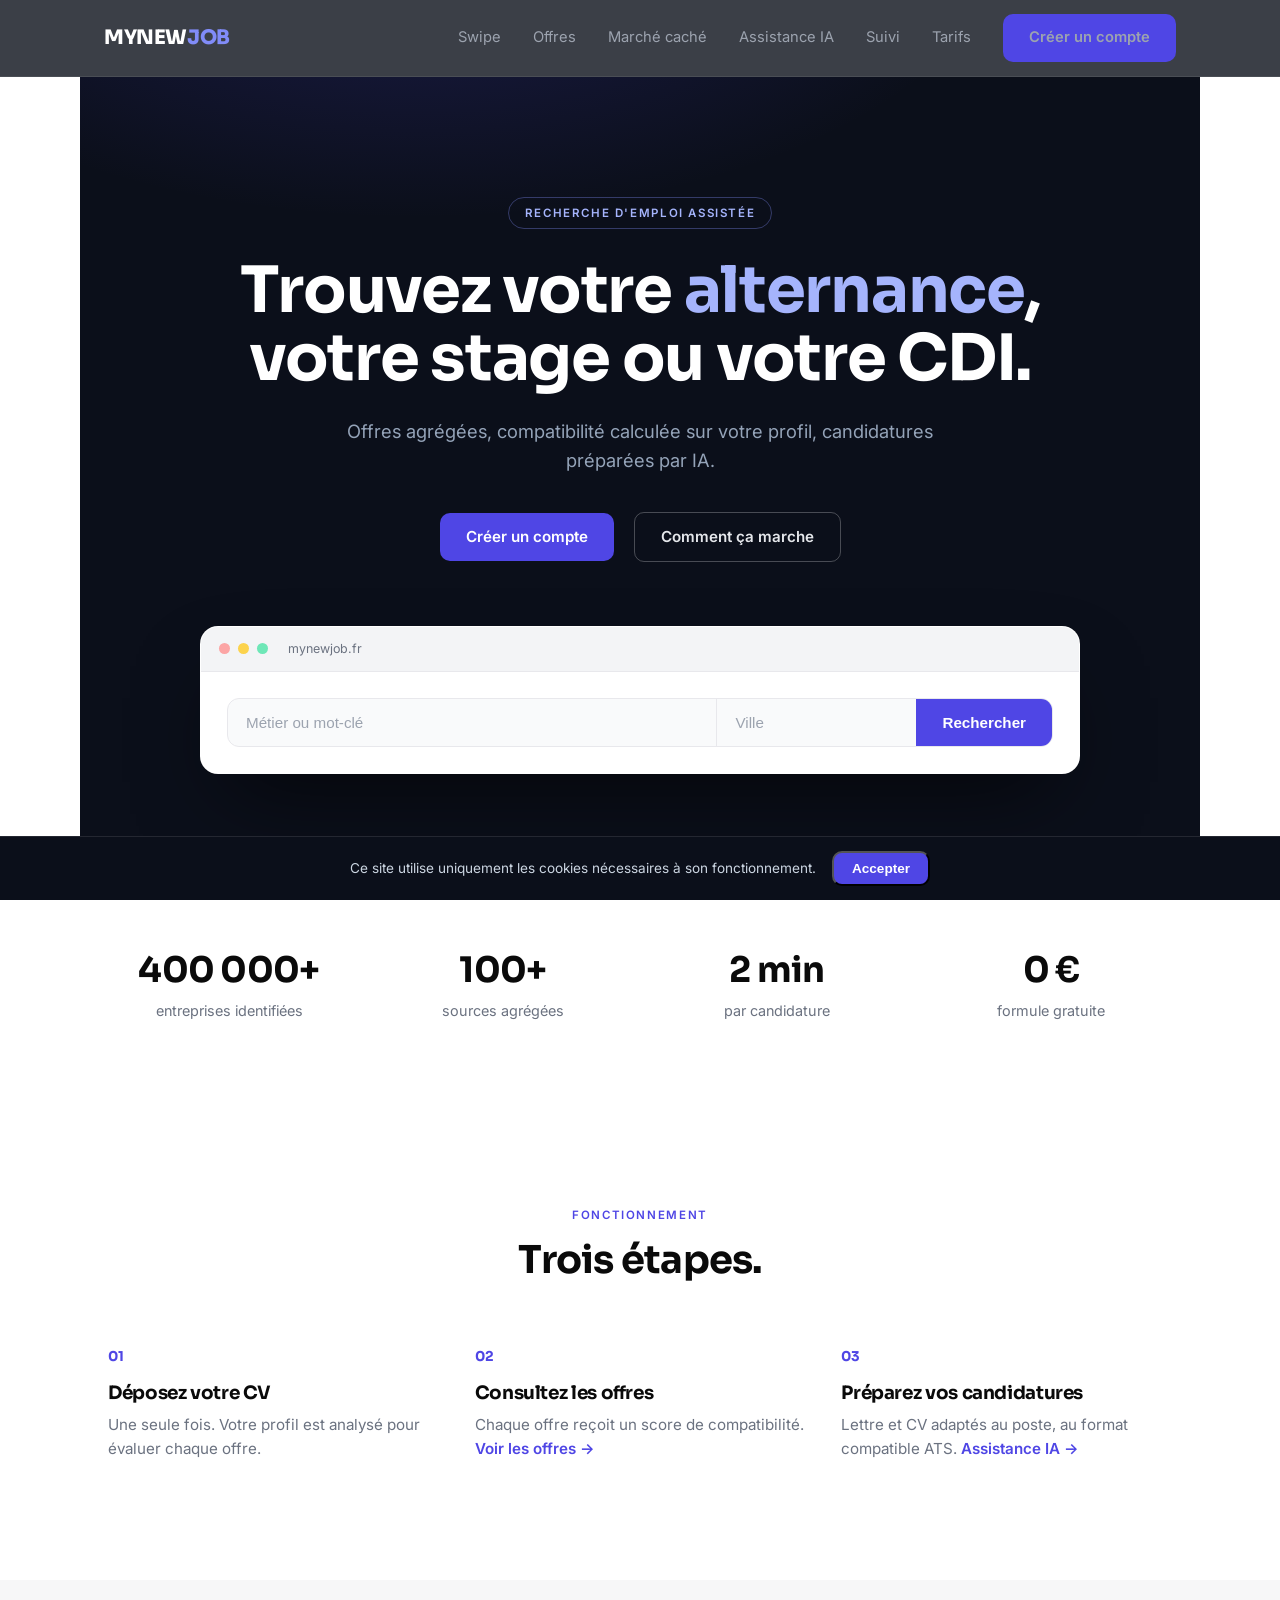
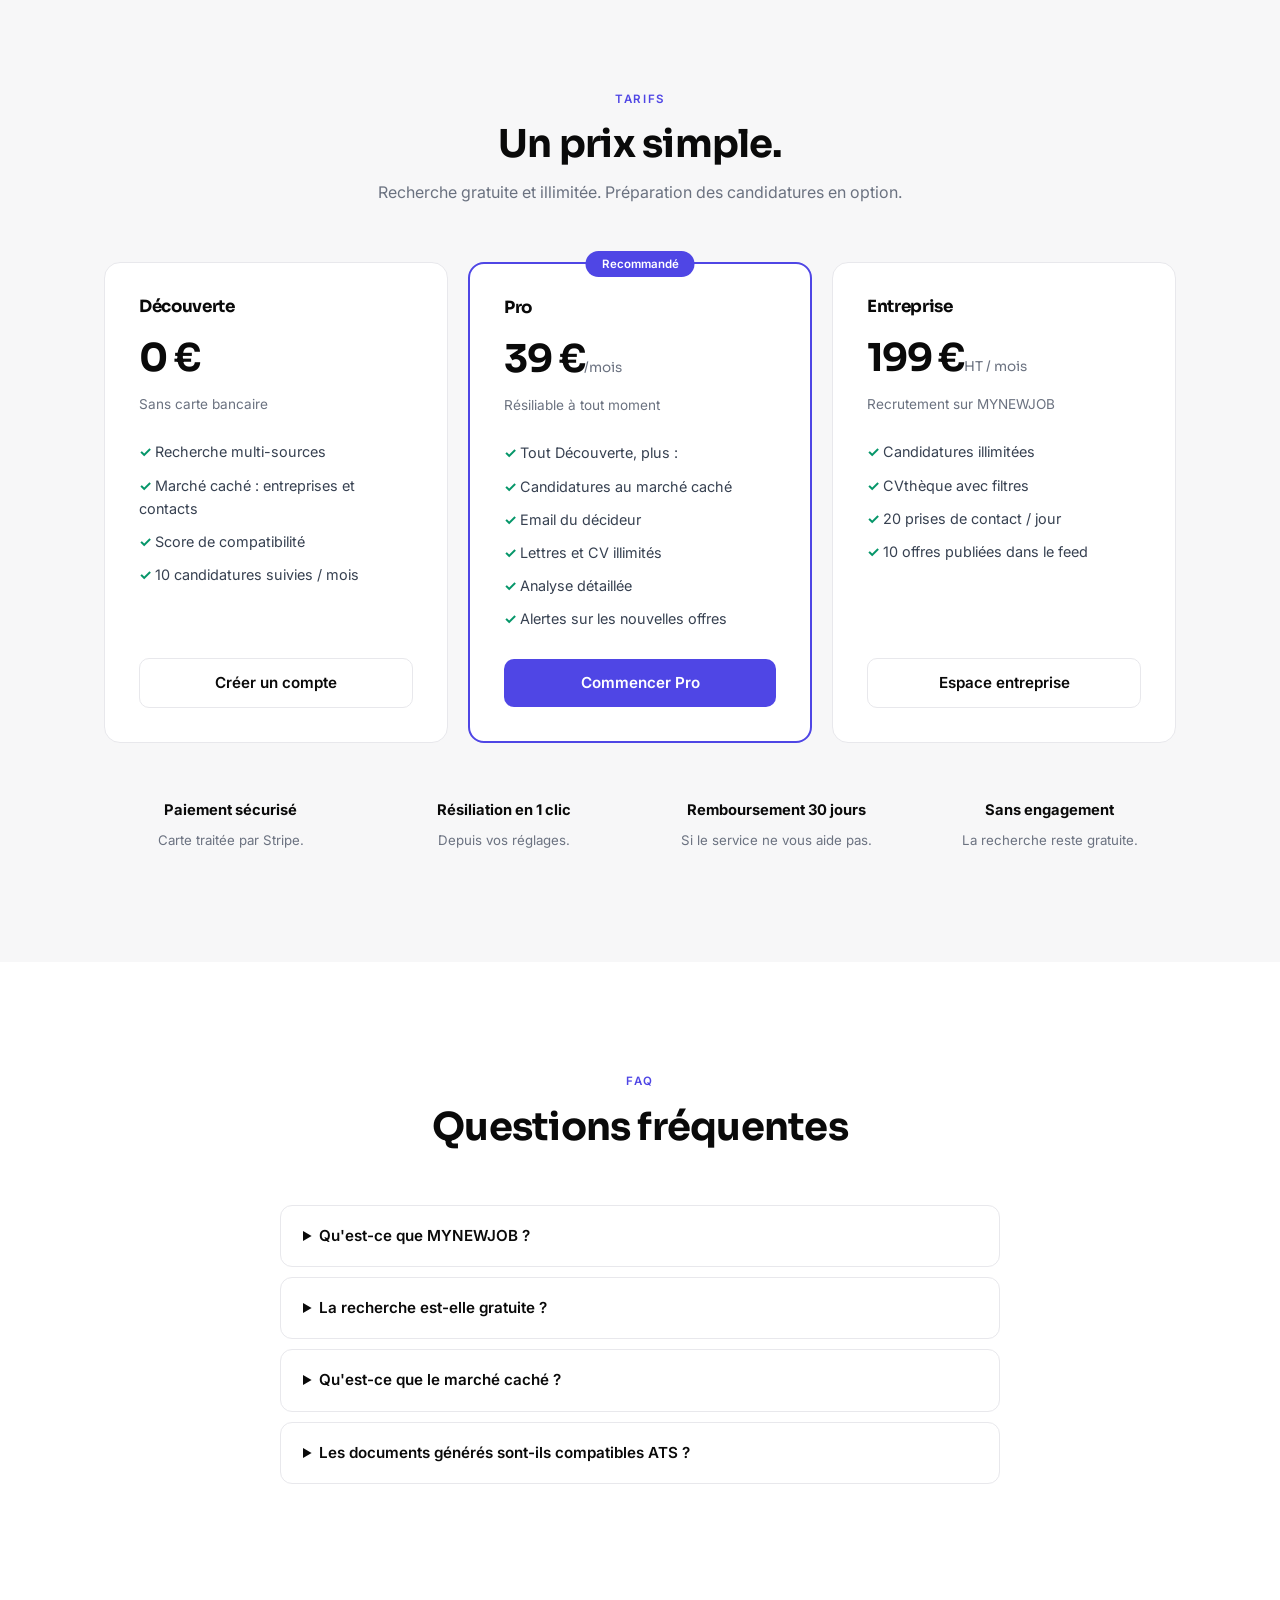
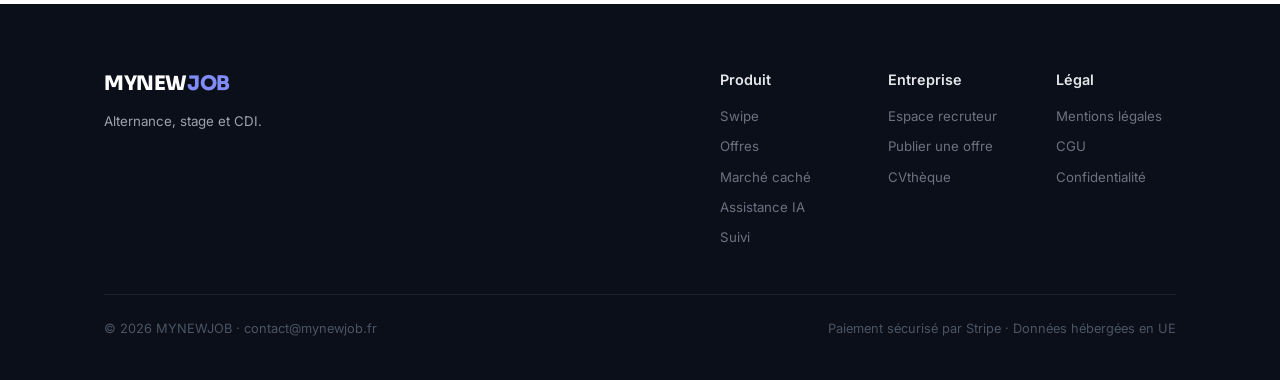
==== commit 7bb003e3: "feat: swipe Tinder — import CV (parse PDF, détection domaine/compétences) + feed d'offres par domain" ====
--- a/index.html
+++ b/index.html
@@ -15,6 +15,7 @@
   <div class="wrap">
     <a class="logo" href="index.html">MYNEW<span>JOB</span></a>
     <div class="links">
+      <a href="swipe.html">Swipe</a>
       <a href="feed.html">Offres</a>
       <a href="marche-cache.html">Marché caché</a>
       <a href="ia.html">Assistance IA</a>
@@ -142,6 +143,7 @@
     <div class="cols">
       <div>
         <b>Produit</b>
+        <a href="swipe.html">Swipe</a><br>
         <a href="feed.html">Offres</a><br>
         <a href="marche-cache.html">Marché caché</a><br>
         <a href="ia.html">Assistance IA</a><br>
--- a/style.css
+++ b/style.css
@@ -158,6 +158,39 @@
 footer .cols a:hover { color:#fff; }
 footer .legal { width:100%; border-top:1px solid rgba(255,255,255,.08); padding-top:24px; margin-top:8px;
                 display:flex; justify-content:space-between; flex-wrap:wrap; gap:12px; font-size:.8rem; color:#4b5563; }
+
+/* SWIPE TINDER */
+.swipe-intro { text-align:center; max-width:560px; margin:0 auto 48px; }
+.dropzone { border:2px dashed var(--line); border-radius:var(--radius); padding:48px 24px; text-align:center; cursor:pointer;
+            background:#fafafa; transition:border-color .15s, background .15s; max-width:480px; margin:0 auto; }
+.dropzone:hover, .dropzone.over { border-color:var(--acc); background:var(--acc-soft); }
+.dropzone .icon { font-size:2.2rem; margin-bottom:10px; }
+.dropzone p { font-size:.9rem; }
+.dropzone input { display:none; }
+.cv-result { max-width:560px; margin:28px auto 0; display:none; }
+.cv-result .domaine { font-size:1.1rem; font-weight:600; margin-bottom:12px; }
+.chips { display:flex; flex-wrap:wrap; gap:8px; margin-bottom:20px; }
+.chips span { background:var(--acc-soft); color:var(--acc); font-size:.8rem; padding:5px 12px; border-radius:99px; font-weight:600; }
+.deck { position:relative; height:400px; max-width:420px; margin:0 auto; }
+.card { position:absolute; inset:0; background:#fff; border:1px solid var(--line); border-radius:18px; padding:26px;
+        box-shadow:0 24px 60px -24px rgba(0,0,0,.3); touch-action:none; user-select:none; cursor:grab; }
+.card.dragging { cursor:grabbing; transition:none; }
+.card .head { display:flex; justify-content:space-between; align-items:flex-start; }
+.card .tag { font-size:.72rem; background:var(--acc-soft); color:var(--acc); padding:4px 12px; border-radius:99px; font-weight:600; }
+.card .pct-big { font-size:1.8rem; font-weight:700; font-family:var(--font-display); color:var(--acc); letter-spacing:-.02em; }
+.card h3 { font-size:1.25rem; margin:16px 0 6px; }
+.card .meta { color:var(--muted); font-size:.88rem; margin-bottom:14px; }
+.card .skills { color:var(--muted); font-size:.9rem; }
+.badge { position:absolute; top:24px; left:24px; font-size:1.6rem; font-weight:800; padding:6px 16px; border-radius:10px; display:none; }
+.badge.no { color:var(--red); border:4px solid var(--red); transform:rotate(-12deg); }
+.badge.yes { color:var(--green); border:4px solid var(--green); transform:rotate(12deg); }
+.swipe-actions { display:flex; justify-content:center; gap:20px; margin-top:28px; }
+.swipe-actions .act { width:64px; height:64px; border-radius:50%; border:2px solid var(--line); background:#fff; font-size:1.5rem;
+                      cursor:pointer; display:flex; align-items:center; justify-content:center; transition:transform .15s, border-color .15s; }
+.swipe-actions .act.no:hover { border-color:var(--red); transform:scale(1.08); }
+.swipe-actions .act.yes:hover { border-color:var(--green); transform:scale(1.08); }
+.swipe-count { text-align:center; color:var(--muted); font-size:.85rem; margin-top:16px; }
+.deck-end { display:none; text-align:center; padding:48px 0; }
 
 /* BANDEAU COOKIES */
 #cookies { position:fixed; bottom:0; left:0; right:0; background:var(--dark); color:#cbd5e1; padding:14px 24px; display:none;
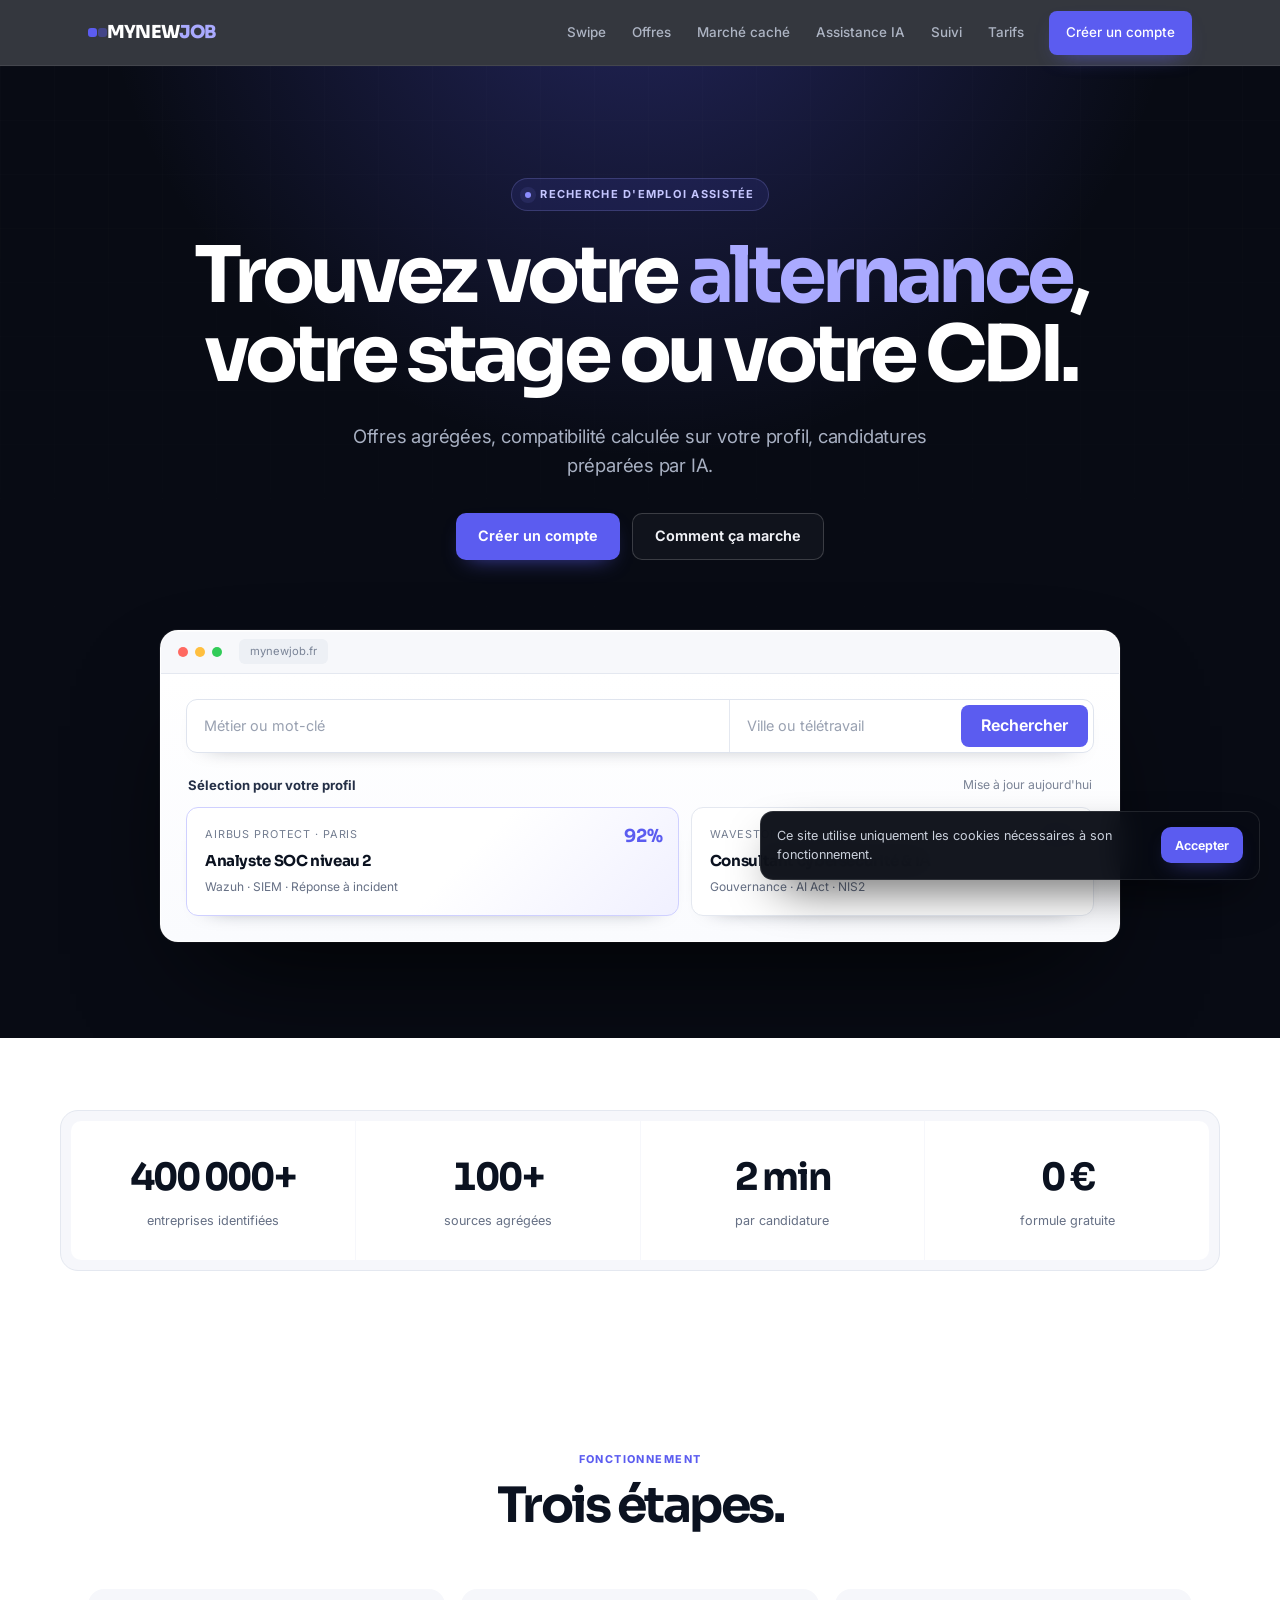
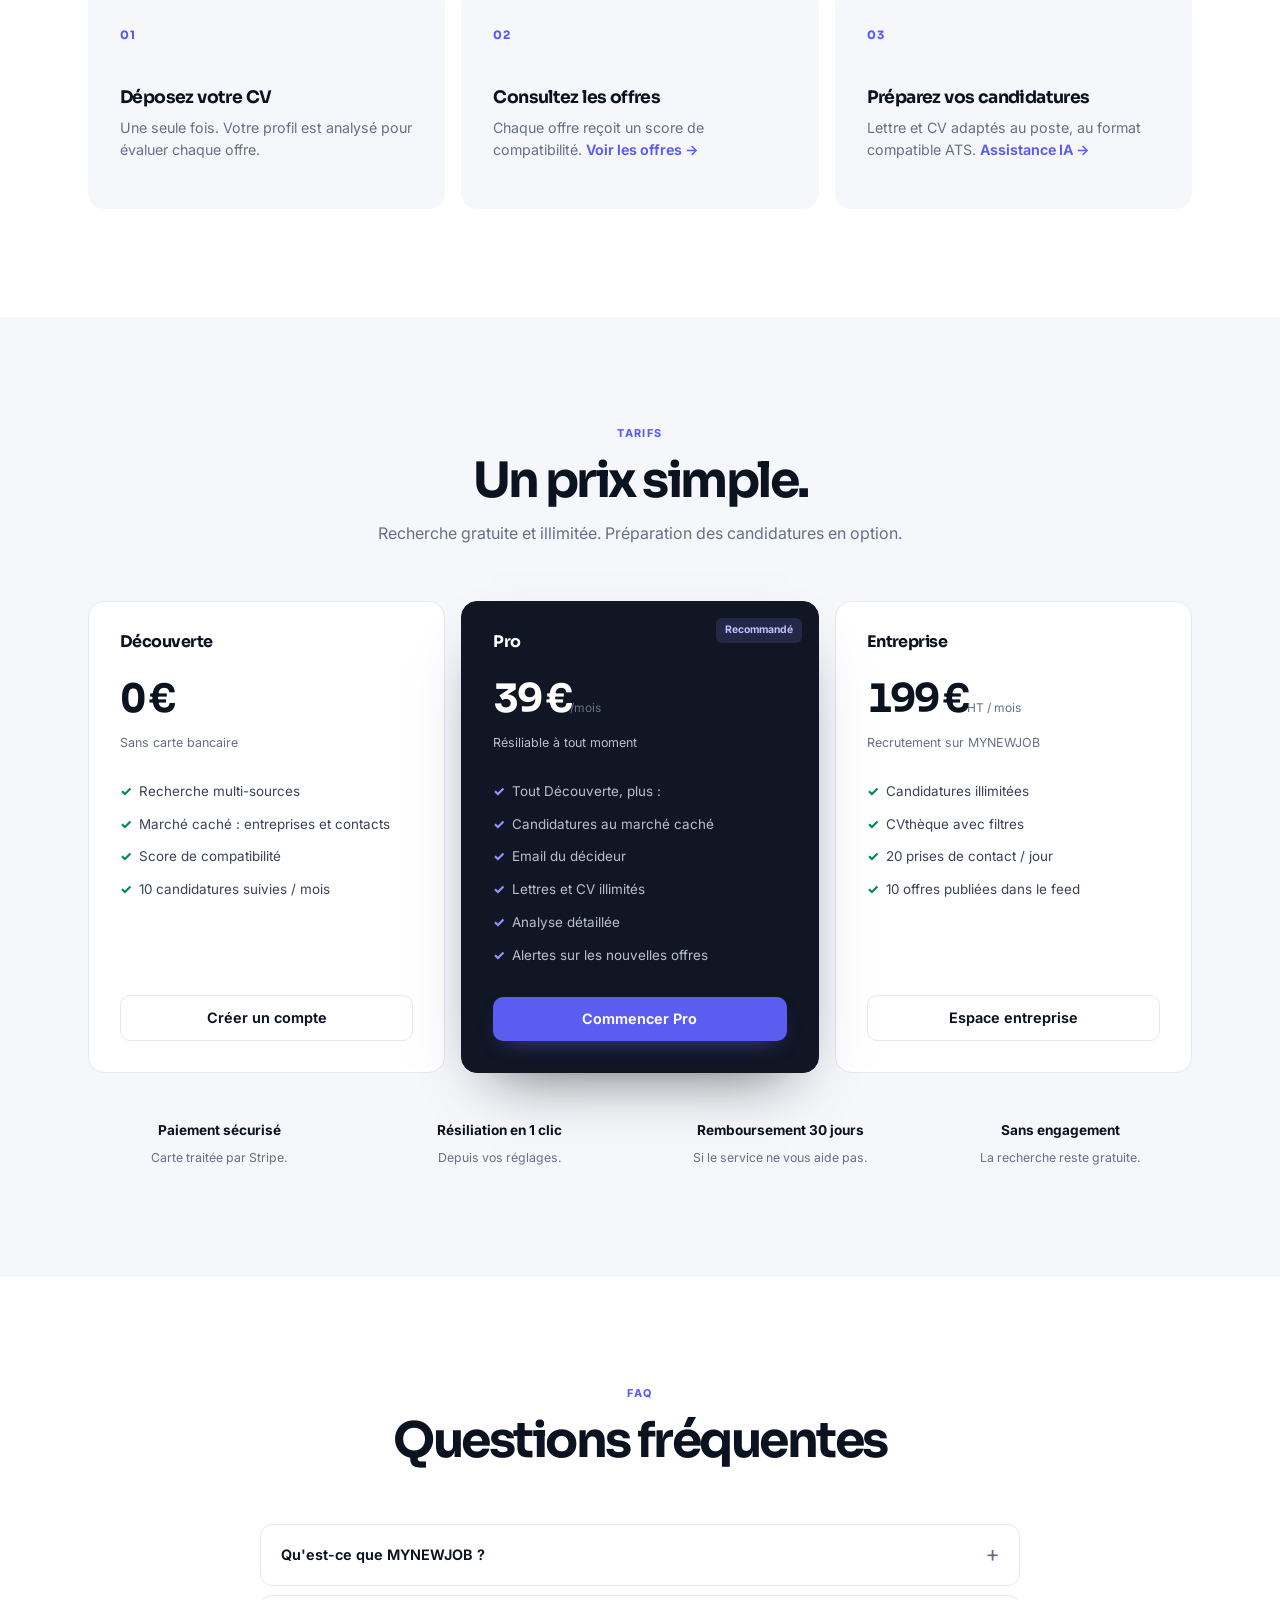
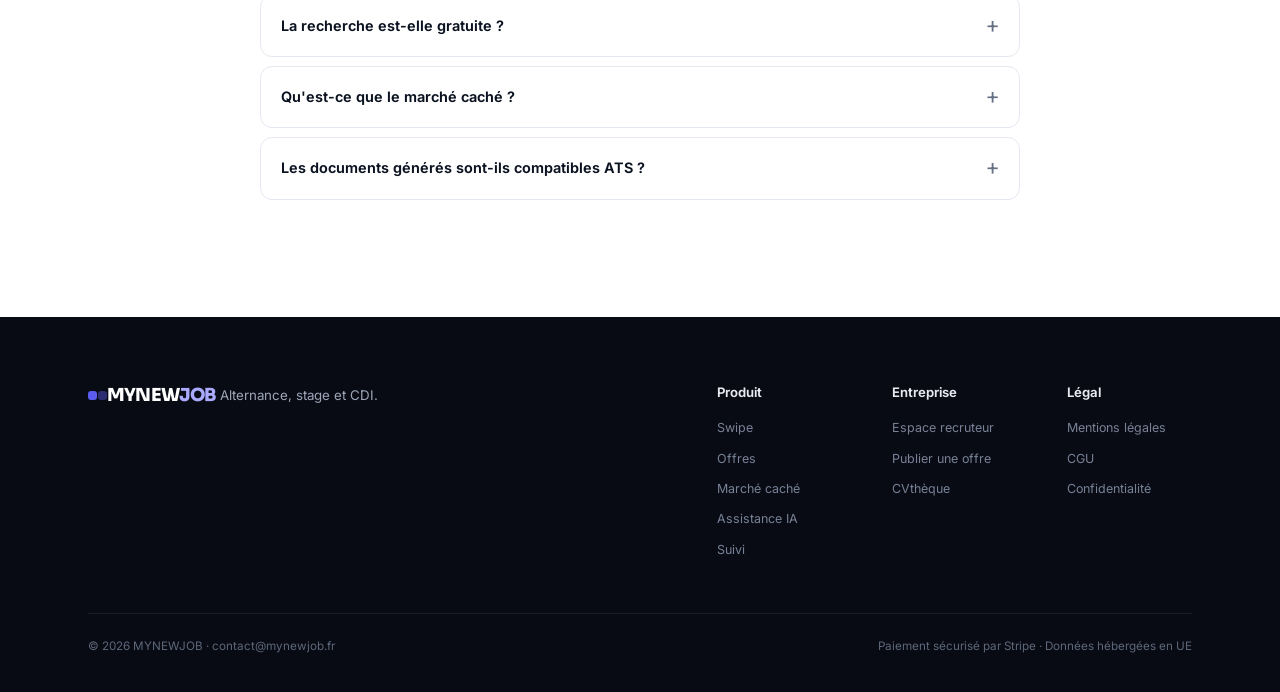
==== commit 0a146087: "design: refonte premium v3 et experience mobile" ====
--- a/index.html
+++ b/index.html
@@ -7,7 +7,7 @@
 <link rel="preconnect" href="https://fonts.googleapis.com">
 <link rel="preconnect" href="https://fonts.gstatic.com" crossorigin>
 <link href="https://fonts.googleapis.com/css2?family=Inter:wght@400;500;600;700&family=Sora:wght@600;700;800&display=swap" rel="stylesheet">
-<link rel="stylesheet" href="style.css">
+<link rel="stylesheet" href="style.css?v=6">
 </head>
 <body>
 
@@ -40,10 +40,26 @@
     <div class="body">
       <div class="searchbar">
         <input id="q" type="text" placeholder="Métier ou mot-clé">
-        <input id="city" type="text" placeholder="Ville">
+        <input id="city" type="text" placeholder="Ville ou télétravail">
         <button onclick="doSearch()">Rechercher</button>
       </div>
-      <div id="results" style="margin-top:16px;display:none"></div>
+      <div id="results" style="margin-top:16px">
+        <div class="preview-label"><strong>Sélection pour votre profil</strong><span>Mise à jour aujourd'hui</span></div>
+        <div class="preview-jobs">
+          <article class="preview-job featured">
+            <span class="match">92%</span>
+            <small>Airbus Protect · Paris</small>
+            <h4>Analyste SOC niveau 2</h4>
+            <p>Wazuh · SIEM · Réponse à incident</p>
+          </article>
+          <article class="preview-job">
+            <span class="match">87%</span>
+            <small>Wavestone · Puteaux</small>
+            <h4>Consultant cybersécurité & IA</h4>
+            <p>Gouvernance · AI Act · NIS2</p>
+          </article>
+        </div>
+      </div>
     </div>
   </div>
 </header>
--- a/style.css
+++ b/style.css
@@ -1,223 +1,227 @@
-/* MYNEWJOB — design system v2 (calibrage Apple/Linear/Stripe) */
+/* MYNEWJOB — design system v3, premium product UI */
 :root {
-  --bg:#ffffff; --ink:#0a0a0a; --muted:#6b7280; --line:#e8e8ec;
-  --acc:#4f46e5; --acc-dark:#4338ca; --acc-soft:#eef2ff;
-  --green:#059669; --red:#dc2626;
-  --dark:#0b0f1a; --dark-2:#111827; --dark-muted:#94a3b8;
-  --radius:16px; --radius-sm:10px;
-  --font-display:'Sora',sans-serif; --font-body:'Inter',sans-serif;
-}
-* { margin:0; padding:0; box-sizing:border-box; }
-html, body { overflow-x:hidden; }
-body { font-family:var(--font-body); color:var(--ink); line-height:1.6; background:var(--bg); -webkit-font-smoothing:antialiased; }
-h1,h2,h3,h4 { font-family:var(--font-display); line-height:1.15; letter-spacing:-.02em; }
-.wrap { max-width:1120px; margin:0 auto; padding:0 24px; }
-a { color:var(--acc); text-decoration:none; }
-p { color:var(--muted); }
-
-/* NAV */
-nav { position:sticky; top:0; z-index:50; background:rgba(11,15,26,.8); backdrop-filter:blur(16px); -webkit-backdrop-filter:blur(16px);
-      border-bottom:1px solid rgba(255,255,255,.08); }
-nav .wrap { display:flex; align-items:center; justify-content:space-between; padding-top:14px; padding-bottom:14px; }
-.logo { font-family:var(--font-display); font-weight:800; font-size:1.25rem; color:#fff; letter-spacing:-.02em; }
-.logo span { color:#818cf8; }
-nav .links a { margin-left:28px; color:#9ca3af; font-size:.92rem; transition:color .15s; }
-nav .links a:hover { color:#fff; }
-.btn { display:inline-block; background:var(--acc); color:#fff; font-weight:600; font-size:.95rem; padding:12px 26px;
-       border-radius:var(--radius-sm); transition:background .15s, transform .15s; }
-.btn:hover { background:var(--acc-dark); transform:translateY(-1px); }
-.btn.ghost { background:transparent; color:var(--ink); border:1px solid var(--line); }
-.btn.ghost:hover { background:#f5f5f7; }
-
-/* HERO */
-.hero { text-align:center; padding:120px 0 96px; background:var(--dark);
-        background-image:radial-gradient(1000px 500px at 30% -20%, rgba(79,70,229,.25), transparent 60%); }
-.hero .kicker { display:inline-block; font-size:.72rem; font-weight:600; letter-spacing:.14em; text-transform:uppercase;
-                color:#a5b4fc; border:1px solid rgba(129,140,248,.35); border-radius:99px; padding:6px 16px; margin-bottom:28px; }
-.hero h1 { font-size:clamp(2.4rem, 5.5vw, 4rem); line-height:1.06; color:#fff; max-width:860px; margin:0 auto; }
-.hero h1 em { font-style:normal; color:#a5b4fc; }
-.hero p { color:var(--dark-muted); max-width:600px; margin:24px auto 36px; font-size:1.15rem; }
-.hero .ctas .btn { margin:0 8px; }
-.hero .ctas .btn.ghost { color:#e5e7eb; border-color:rgba(255,255,255,.25); }
-.hero .ctas .btn.ghost:hover { background:rgba(255,255,255,.08); }
-
-/* FENÊTRE PRODUIT (mockup d'interface) */
-.window { max-width:880px; margin:64px auto 0; text-align:left; background:#fff; border-radius:18px; overflow:hidden;
-          box-shadow:0 40px 90px -30px rgba(0,0,0,.7); border:1px solid rgba(255,255,255,.12); }
-.window .bar { display:flex; align-items:center; gap:8px; background:#f3f4f6; padding:12px 18px; border-bottom:1px solid var(--line); }
-.window .bar i { width:11px; height:11px; border-radius:50%; display:inline-block; }
-.window .bar i:nth-child(1){ background:#fca5a5; } .window .bar i:nth-child(2){ background:#fcd34d; } .window .bar i:nth-child(3){ background:#6ee7b7; }
-.window .bar span { margin-left:12px; font-size:.78rem; color:var(--muted); }
-.window .body { padding:26px; }
-
-/* BARRE DE RECHERCHE */
-.searchbar { display:flex; background:#f9fafb; border:1px solid var(--line); border-radius:12px; overflow:hidden; }
-.searchbar input { flex:1; border:none; padding:15px 18px; font-size:.95rem; outline:none; background:transparent; color:var(--ink); }
-.searchbar input::placeholder { color:#9ca3af; }
-.searchbar input:last-of-type { max-width:200px; border-left:1px solid var(--line); }
-.searchbar button { background:var(--acc); border:none; color:#fff; font-weight:600; padding:0 26px; cursor:pointer; font-size:.95rem; }
-.searchbar button:hover { background:var(--acc-dark); }
-
-/* CARTE OFFRE */
-.jobcard { background:#fff; border:1px solid var(--line); border-radius:var(--radius-sm); padding:20px; margin-bottom:14px; }
-.jobcard .row { display:flex; justify-content:space-between; align-items:center; }
-.jobcard .tag { font-size:.72rem; background:var(--acc-soft); color:var(--acc); padding:3px 10px; border-radius:99px; font-weight:600; }
-.jobcard .pct { font-size:1.1rem; font-weight:700; color:var(--acc); font-family:var(--font-display); }
-.jobcard h4 { margin:10px 0 2px; font-size:1rem; overflow-wrap:break-word; }
-.jobcard .meta { color:var(--muted); font-size:.83rem; margin-bottom:10px; }
-.jobcard p { font-size:.87rem; }
-.jobcard .actions { display:flex; gap:10px; margin-top:14px; }
-.jobcard .actions span { flex:1; text-align:center; padding:10px; border-radius:8px; font-weight:600; font-size:.88rem; cursor:pointer; }
-.jobcard .actions .no { background:#fef2f2; color:var(--red); }
-.jobcard .actions .yes { background:#f0fdf4; color:var(--green); }
-
-/* SECTIONS */
-section { padding:110px 0; }
-section.alt { background:#f7f7f8; }
-.sec-head { text-align:center; max-width:620px; margin:0 auto 56px; }
-.sec-head .kicker { display:block; font-size:.72rem; font-weight:600; letter-spacing:.14em; text-transform:uppercase; color:var(--acc); margin-bottom:14px; }
-.sec-head h2 { font-size:clamp(1.8rem, 3.4vw, 2.4rem); margin-bottom:14px; }
-.sec-head p { color:var(--muted); }
-
-/* CHIFFRES */
-.stats { display:grid; grid-template-columns:repeat(4,1fr); gap:24px; text-align:center; }
-.stats .t strong { display:block; font-size:2.2rem; font-family:var(--font-display); font-weight:700; color:var(--ink); letter-spacing:-.02em; }
-.stats .t span { color:var(--muted); font-size:.9rem; }
-
-/* ÉTAPES */
-.steps { display:grid; grid-template-columns:repeat(3,1fr); gap:28px; }
-.step { padding:8px 4px; }
-.step .num { font-family:var(--font-display); font-size:.85rem; font-weight:700; color:var(--acc); margin-bottom:14px; }
-.step h3 { font-size:1.15rem; margin-bottom:10px; }
-.step p { color:var(--muted); font-size:.95rem; }
-.step p a { font-weight:600; }
-
-/* TARIFS */
-.plans { display:grid; grid-template-columns:repeat(3,1fr); gap:20px; align-items:stretch; }
-.plan { background:#fff; border:1px solid var(--line); border-radius:var(--radius); padding:34px; display:flex; flex-direction:column; }
-.plan.pop { border:2px solid var(--acc); position:relative; }
-.plan .rec { position:absolute; top:-13px; left:50%; transform:translateX(-50%); background:var(--acc); color:#fff;
-             font-size:.72rem; font-weight:600; padding:4px 16px; border-radius:99px; }
-.plan h3 { font-size:1.05rem; }
-.plan .price { font-size:2.4rem; font-weight:700; font-family:var(--font-display); letter-spacing:-.03em; margin:12px 0 4px; }
-.plan .price small { font-size:.85rem; color:var(--muted); font-weight:400; letter-spacing:0; }
-.plan .sub { color:var(--muted); font-size:.85rem; margin-bottom:20px; }
-.plan ul { list-style:none; flex:1; margin-bottom:24px; }
-.plan li { padding:5px 0; font-size:.9rem; color:#374151; }
-.plan li::before { content:"✓ "; color:var(--green); font-weight:700; }
-.plan .btn { text-align:center; }
-.trust { display:grid; grid-template-columns:repeat(4,1fr); gap:20px; text-align:center; margin-top:56px; }
-.trust .t strong { display:block; font-size:.92rem; margin-bottom:4px; }
-.trust .t span { color:var(--muted); font-size:.83rem; }
+  --bg:#ffffff;
+  --surface:#f6f7fb;
+  --surface-2:#eef1f7;
+  --ink:#0b1220;
+  --muted:#667085;
+  --line:#e4e8f0;
+  --acc:#5b5cf0;
+  --acc-dark:#4748d4;
+  --acc-soft:#eeeeff;
+  --green:#07875e;
+  --red:#d23f57;
+  --dark:#080b14;
+  --dark-2:#111625;
+  --dark-muted:#a8b0c2;
+  --radius:18px;
+  --radius-sm:12px;
+  --shadow:0 26px 70px -34px rgba(15,23,42,.34),0 12px 28px -20px rgba(15,23,42,.22);
+  --font-display:'Sora',system-ui,sans-serif;
+  --font-body:'Inter',system-ui,-apple-system,'Segoe UI',sans-serif;
+}
+*{margin:0;padding:0;box-sizing:border-box}
+html{scroll-behavior:smooth;overflow-x:hidden}
+body{font-family:var(--font-body);color:var(--ink);line-height:1.55;background:var(--bg);overflow-x:hidden;-webkit-font-smoothing:antialiased}
+::selection{background:#c7c8ff;color:#0b1220}
+h1,h2,h3,h4{font-family:var(--font-display);line-height:1.08;letter-spacing:-.035em}
+a{color:var(--acc);text-decoration:none}
+p{color:var(--muted)}
+button,input{font:inherit}
+.wrap{width:min(1160px,100%);margin:0 auto;padding-left:28px;padding-right:28px}
+
+/* Navigation */
+nav{position:sticky;top:0;z-index:80;height:66px;background:rgba(8,11,20,.82);border-bottom:1px solid rgba(255,255,255,.08);backdrop-filter:saturate(160%) blur(18px);-webkit-backdrop-filter:saturate(160%) blur(18px)}
+nav .wrap{height:100%;display:flex;align-items:center;justify-content:space-between}
+.logo{display:inline-flex;align-items:center;font-family:var(--font-display);font-weight:800;font-size:1.12rem;color:#fff;letter-spacing:-.045em}
+.logo::before{content:'';width:9px;height:9px;margin-right:10px;border-radius:3px;background:var(--acc);box-shadow:10px 0 0 rgba(91,92,240,.42)}
+.logo span{color:#aaaaff}
+nav .links{display:flex;align-items:center;gap:4px}
+nav .links a{margin:0;padding:9px 11px;color:#aeb5c4;font-size:.84rem;font-weight:500;border-radius:8px;transition:color .18s,background .18s}
+nav .links a:hover{color:#fff;background:rgba(255,255,255,.07)}
+nav .links .btn{margin-left:10px;padding:10px 17px;color:#fff;background:var(--acc)}
+
+/* Buttons */
+.btn{display:inline-flex;min-height:44px;align-items:center;justify-content:center;background:var(--acc);color:#fff;font-weight:650;font-size:.9rem;padding:11px 22px;border:0;border-radius:10px;box-shadow:0 9px 22px -12px rgba(91,92,240,.8);transition:transform .18s,background .18s,box-shadow .18s;cursor:pointer}
+.btn:hover{background:var(--acc-dark);transform:translateY(-2px);box-shadow:0 15px 28px -14px rgba(91,92,240,.85)}
+.btn:focus-visible,a:focus-visible,button:focus-visible,input:focus-visible,summary:focus-visible{outline:3px solid rgba(91,92,240,.33);outline-offset:3px}
+.btn.ghost{background:transparent;color:var(--ink);border:1px solid var(--line);box-shadow:none}
+.btn.ghost:hover{background:var(--surface);border-color:#d6dbe6}
+
+/* Hero */
+.hero,.pagehead{width:100%;max-width:none;position:relative;isolation:isolate;background:var(--dark);overflow:hidden}
+.hero::before,.pagehead::before{content:'';position:absolute;z-index:-2;inset:-30% -10% auto;height:680px;background:radial-gradient(circle at 50% 20%,rgba(91,92,240,.34),transparent 58%)}
+.hero::after,.pagehead::after{content:'';position:absolute;z-index:-1;inset:0;opacity:.3;background-image:linear-gradient(rgba(255,255,255,.035) 1px,transparent 1px),linear-gradient(90deg,rgba(255,255,255,.035) 1px,transparent 1px);background-size:54px 54px;mask-image:linear-gradient(to bottom,#000,transparent 72%)}
+.hero{text-align:center;padding-top:112px;padding-bottom:96px;padding-left:max(24px,calc((100vw - 1160px)/2));padding-right:max(24px,calc((100vw - 1160px)/2))}
+.hero .kicker,.pagehead .kicker{display:inline-flex;align-items:center;gap:9px;margin-bottom:26px;padding:7px 13px;color:#c5c6ff;background:rgba(91,92,240,.11);border:1px solid rgba(160,161,255,.22);border-radius:999px;font-size:.69rem;font-weight:700;letter-spacing:.115em;text-transform:uppercase}
+.hero .kicker::before,.pagehead .kicker::before{content:'';width:6px;height:6px;border-radius:50%;background:#8c8dff;box-shadow:0 0 0 5px rgba(140,141,255,.1)}
+.hero h1{max-width:930px;margin:0 auto;color:#fff;font-size:clamp(2.65rem,6.1vw,5.2rem);line-height:1.01;letter-spacing:-.062em;text-wrap:balance}
+.hero h1 em{font-style:normal;color:#aaaaff}
+.hero>p{max-width:650px;margin:27px auto 34px;color:var(--dark-muted);font-size:clamp(1rem,1.6vw,1.16rem);letter-spacing:-.012em}
+.hero .ctas{display:flex;justify-content:center;gap:12px}
+.hero .ctas .btn{margin:0}
+.hero .ctas .btn.ghost{color:#f1f2f7;border-color:rgba(255,255,255,.18);background:rgba(255,255,255,.035)}
+.hero .ctas .btn.ghost:hover{background:rgba(255,255,255,.09)}
+
+/* Product window */
+.window{position:relative;max-width:960px;margin:70px auto 0;text-align:left;background:#fff;border:1px solid rgba(255,255,255,.13);border-radius:18px;overflow:hidden;box-shadow:0 54px 120px -42px rgba(0,0,0,.92),0 0 0 1px rgba(255,255,255,.05)}
+.window::after{content:'';position:absolute;inset:0;pointer-events:none;box-shadow:inset 0 1px rgba(255,255,255,.65)}
+.window .bar{display:flex;align-items:center;gap:7px;height:43px;padding:0 17px;background:#f7f8fb;border-bottom:1px solid var(--line)}
+.window .bar i{width:10px;height:10px;border-radius:50%;display:block}
+.window .bar i:nth-child(1){background:#ff6961}.window .bar i:nth-child(2){background:#ffbf3f}.window .bar i:nth-child(3){background:#32cc58}
+.window .bar span{margin-left:10px;padding:4px 11px;border-radius:6px;background:#edf0f5;color:#7a8497;font-size:.7rem}
+.window .body{padding:25px;background:linear-gradient(180deg,#fff,#fafbfe)}
+.preview-label{display:flex;align-items:center;justify-content:space-between;margin:22px 2px 12px;color:#7b8496;font-size:.76rem}
+.preview-label strong{color:#253047;font-size:.82rem}
+.preview-jobs{display:grid;grid-template-columns:1.1fr .9fr;gap:12px}
+.preview-job{position:relative;padding:18px;background:#fff;border:1px solid var(--line);border-radius:12px;box-shadow:0 10px 25px -24px #101828}
+.preview-job.featured{border-color:#cfd0ff;background:linear-gradient(135deg,#fff 55%,#f0f0ff)}
+.preview-job .match{position:absolute;right:15px;top:15px;color:var(--acc);font-family:var(--font-display);font-size:1.12rem;font-weight:700}
+.preview-job small{display:block;margin-bottom:9px;color:#737d90;font-size:.68rem;text-transform:uppercase;letter-spacing:.08em}
+.preview-job h4{max-width:78%;font-size:.94rem;line-height:1.25;letter-spacing:-.025em}
+.preview-job p{margin-top:7px;font-size:.75rem}
+
+/* Search */
+.searchbar{display:grid;grid-template-columns:minmax(0,1fr) minmax(150px,.42fr) auto;background:#fff;border:1px solid #dfe4ee;border-radius:11px;box-shadow:0 8px 25px -22px #101828;overflow:hidden;transition:border-color .18s,box-shadow .18s}
+.searchbar:focus-within{border-color:#a7a8ff;box-shadow:0 0 0 4px rgba(91,92,240,.1)}
+.searchbar input{min-width:0;border:0;padding:15px 17px;background:transparent;color:var(--ink);outline:none;font-size:.9rem}
+.searchbar input::placeholder{color:#99a1b1}
+.searchbar input:last-of-type{border-left:1px solid var(--line)}
+.searchbar button{border:0;margin:5px;padding:0 20px;border-radius:8px;background:var(--acc);color:#fff;font-weight:650;cursor:pointer;transition:background .18s}
+.searchbar button:hover{background:var(--acc-dark)}
+
+/* Job cards */
+.jobcard{position:relative;margin-bottom:12px;padding:19px;background:#fff;border:1px solid var(--line);border-radius:13px;box-shadow:0 8px 25px -24px #101828;transition:transform .18s,border-color .18s,box-shadow .18s}
+.jobcard:hover{transform:translateY(-2px);border-color:#d3d5df;box-shadow:var(--shadow)}
+.jobcard .row{display:flex;justify-content:space-between;align-items:center}
+.jobcard .tag,.card .tag{display:inline-flex;padding:4px 9px;border-radius:6px;background:var(--acc-soft);color:var(--acc-dark);font-size:.68rem;font-weight:700}
+.jobcard .pct{font-family:var(--font-display);font-size:1.05rem;font-weight:700;color:var(--acc)}
+.jobcard h4{margin:11px 0 3px;font-size:1rem;overflow-wrap:break-word}
+.jobcard .meta{margin-bottom:9px;color:var(--muted);font-size:.8rem}
+.jobcard p{font-size:.84rem}
+.jobcard .actions{display:flex;gap:8px;margin-top:13px}
+.jobcard .actions span{flex:1;padding:9px;text-align:center;border-radius:8px;font-size:.82rem;font-weight:650;cursor:pointer}
+.jobcard .actions .no{background:#fff1f3;color:var(--red)}
+.jobcard .actions .yes{background:#ecfdf5;color:var(--green)}
+
+/* Sections */
+section{padding:108px 0}
+section.alt{background:var(--surface)}
+.sec-head{max-width:660px;margin:0 auto 56px;text-align:center}
+.sec-head .kicker{display:block;margin-bottom:13px;color:var(--acc);font-size:.68rem;font-weight:750;letter-spacing:.13em;text-transform:uppercase}
+.sec-head h2{margin-bottom:13px;font-size:clamp(2rem,4vw,3.05rem);letter-spacing:-.052em;text-wrap:balance}
+.sec-head p{font-size:1rem}
+.stats{display:grid;grid-template-columns:repeat(4,1fr);gap:1px;padding:10px;background:var(--surface);border:1px solid var(--line);border-radius:18px}
+.stats .t{padding:28px 18px;text-align:center;background:#fff}
+.stats .t:first-child{border-radius:10px 0 0 10px}.stats .t:last-child{border-radius:0 10px 10px 0}
+.stats .t strong{display:block;color:var(--ink);font-family:var(--font-display);font-size:clamp(1.7rem,3vw,2.35rem);font-weight:700;letter-spacing:-.055em;font-variant-numeric:tabular-nums}
+.stats .t span{color:var(--muted);font-size:.79rem}
+.steps{display:grid;grid-template-columns:repeat(3,1fr);gap:16px}
+.step{position:relative;min-height:220px;padding:31px;background:var(--surface);border:1px solid transparent;border-radius:16px;transition:transform .18s,background .18s,border-color .18s}
+.step:hover{transform:translateY(-4px);background:#fff;border-color:var(--line);box-shadow:var(--shadow)}
+.step .num,.feature .points .num{display:inline-flex;margin-bottom:43px;color:var(--acc);font-family:var(--font-display);font-size:.72rem;font-weight:750;letter-spacing:.09em}
+.step h3{margin-bottom:10px;font-size:1.08rem}
+.step p{font-size:.89rem}
+.step p a{font-weight:650}
+
+/* Pricing */
+.plans{display:grid;grid-template-columns:repeat(3,1fr);gap:16px;align-items:stretch}
+.plan{position:relative;display:flex;flex-direction:column;padding:31px;background:#fff;border:1px solid var(--line);border-radius:16px;transition:transform .18s,box-shadow .18s}
+.plan:hover{transform:translateY(-4px);box-shadow:var(--shadow)}
+.plan.pop{z-index:1;color:#fff;background:var(--dark-2);border-color:var(--dark-2);box-shadow:0 28px 60px -32px rgba(8,11,20,.7)}
+.plan.pop .sub,.plan.pop li{color:#b8c0d0}.plan.pop .price{color:#fff}.plan.pop li::before{color:#9293ff}
+.plan .rec{position:absolute;top:16px;right:16px;padding:4px 9px;border-radius:6px;background:rgba(143,144,255,.15);color:#bebfff;font-size:.65rem;font-weight:700}
+.plan h3{font-size:1rem}
+.plan .price{margin:18px 0 4px;font-family:var(--font-display);font-size:2.45rem;font-weight:700;letter-spacing:-.06em;font-variant-numeric:tabular-nums}
+.plan .price small{font-family:var(--font-body);font-size:.75rem;font-weight:400;letter-spacing:0;color:var(--muted)}
+.plan .sub{margin-bottom:22px;color:var(--muted);font-size:.78rem}
+.plan ul{flex:1;margin-bottom:25px;list-style:none}
+.plan li{padding:6px 0;color:#394357;font-size:.84rem}
+.plan li::before{content:'✓';display:inline-block;width:19px;color:var(--green);font-weight:800}
+.plan .btn{text-align:center}
+.trust{display:grid;grid-template-columns:repeat(4,1fr);gap:18px;margin-top:47px;text-align:center}
+.trust .t strong{display:block;margin-bottom:3px;font-size:.85rem}.trust .t span{color:var(--muted);font-size:.77rem}
 
 /* FAQ */
-.faq { max-width:720px; margin:0 auto; }
-.faq details { border:1px solid var(--line); border-radius:12px; padding:18px 22px; margin-bottom:10px; background:#fff; }
-.faq summary { font-weight:600; cursor:pointer; font-size:.95rem; }
-.faq p { font-size:.9rem; margin-top:10px; }
-
-/* PAGE INTERNE */
-.pagehead { text-align:center; padding:96px 0 64px; background:var(--dark);
-            background-image:radial-gradient(800px 400px at 30% -20%, rgba(79,70,229,.22), transparent 60%); }
-.pagehead .kicker { display:inline-block; font-size:.72rem; font-weight:600; letter-spacing:.14em; text-transform:uppercase;
-                    color:#a5b4fc; border:1px solid rgba(129,140,248,.35); border-radius:99px; padding:6px 16px; margin-bottom:22px; }
-.pagehead h1 { font-size:clamp(2rem, 4.5vw, 3rem); color:#fff; max-width:720px; margin:0 auto; }
-.pagehead p { color:var(--dark-muted); max-width:560px; margin:16px auto 0; font-size:1.05rem; }
-.feature { max-width:820px; margin:0 auto; }
-.feature .points { display:grid; grid-template-columns:repeat(3,1fr); gap:20px; margin-top:56px; }
-.feature .points .p { padding:4px; }
-.feature .points .num { font-size:.78rem; font-weight:700; color:var(--acc); font-family:var(--font-display); letter-spacing:.08em; margin-bottom:10px; }
-.feature .points h3 { font-size:1rem; margin-bottom:6px; }
-.feature .points p { font-size:.9rem; }
-.feature .cta { text-align:center; margin-top:56px; }
-
-/* DÉMOS */
-.contactcard { background:#fff; border:1px solid var(--line); border-radius:var(--radius-sm); padding:22px; }
-.contactcard .company { font-weight:700; font-size:1.05rem; font-family:var(--font-display); }
-.contactcard .recrute { display:inline-block; margin:6px 0 14px; font-size:.72rem; background:#f0fdf4; color:var(--green); padding:3px 10px; border-radius:99px; font-weight:600; }
-.contactcard .person { display:flex; align-items:center; gap:12px; margin-bottom:10px; }
-.contactcard .avatar { width:38px; height:38px; border-radius:50%; background:var(--acc-soft); color:var(--acc); display:flex; align-items:center; justify-content:center; font-weight:700; }
-.contactcard .mail { font-size:.83rem; color:var(--muted); font-family:ui-monospace,monospace; overflow-wrap:anywhere; }
-.contactcard .sent { margin-top:14px; text-align:center; background:#f0fdf4; color:var(--green); padding:10px; border-radius:8px; font-weight:600; font-size:.88rem; }
-.letter { background:#fff; border:1px solid var(--line); border-radius:var(--radius-sm); padding:26px; font-family:Georgia,serif; }
-.letter h4 { font-size:.7rem; text-transform:uppercase; letter-spacing:.08em; color:var(--muted); margin-bottom:12px; font-family:var(--font-body); }
-.letter p { font-size:.93rem; color:var(--ink); margin-bottom:10px; }
-.letter .pdf { margin-top:14px; font-size:.8rem; color:var(--green); font-weight:600; }
-.board { display:grid; grid-template-columns:repeat(3,1fr); gap:16px; }
-.board .col { background:#f9fafb; border:1px solid var(--line); border-radius:var(--radius-sm); padding:18px; }
-.board .col > div:first-child { font-weight:600; margin-bottom:12px; font-size:.9rem; }
-.board .mini { background:#fff; border:1px solid var(--line); border-radius:8px; padding:12px; font-size:.82rem; margin-bottom:8px; }
-
-/* FOOTER */
-footer { background:var(--dark); color:#9ca3af; padding:64px 0 40px; }
-footer .wrap { display:flex; justify-content:space-between; align-items:flex-start; flex-wrap:wrap; gap:32px; }
-footer .logo { color:#fff; }
-footer .cols { display:grid; grid-template-columns:repeat(3,minmax(120px,1fr)); gap:48px; }
-footer .cols b { display:block; font-weight:600; margin-bottom:12px; color:#e5e7eb; font-size:.9rem; }
-footer .cols a, footer .cols small { color:#6b7280; font-size:.83rem; display:inline-block; margin-bottom:6px; }
-footer .cols a:hover { color:#fff; }
-footer .legal { width:100%; border-top:1px solid rgba(255,255,255,.08); padding-top:24px; margin-top:8px;
-                display:flex; justify-content:space-between; flex-wrap:wrap; gap:12px; font-size:.8rem; color:#4b5563; }
-
-/* SWIPE TINDER */
-.swipe-intro { text-align:center; max-width:560px; margin:0 auto 48px; }
-.dropzone { border:2px dashed var(--line); border-radius:var(--radius); padding:48px 24px; text-align:center; cursor:pointer;
-            background:#fafafa; transition:border-color .15s, background .15s; max-width:480px; margin:0 auto; }
-.dropzone:hover, .dropzone.over { border-color:var(--acc); background:var(--acc-soft); }
-.dropzone .icon { font-size:2.2rem; margin-bottom:10px; }
-.dropzone p { font-size:.9rem; }
-.dropzone input { display:none; }
-.cv-result { max-width:560px; margin:28px auto 0; display:none; }
-.cv-result .domaine { font-size:1.1rem; font-weight:600; margin-bottom:12px; }
-.chips { display:flex; flex-wrap:wrap; gap:8px; margin-bottom:20px; }
-.chips span { background:var(--acc-soft); color:var(--acc); font-size:.8rem; padding:5px 12px; border-radius:99px; font-weight:600; }
-.deck { position:relative; height:400px; max-width:420px; margin:0 auto; }
-.card { position:absolute; inset:0; background:#fff; border:1px solid var(--line); border-radius:18px; padding:26px;
-        box-shadow:0 24px 60px -24px rgba(0,0,0,.3); touch-action:none; user-select:none; cursor:grab; }
-.card.dragging { cursor:grabbing; transition:none; }
-.card .head { display:flex; justify-content:space-between; align-items:flex-start; }
-.card .tag { font-size:.72rem; background:var(--acc-soft); color:var(--acc); padding:4px 12px; border-radius:99px; font-weight:600; }
-.card .pct-big { font-size:1.8rem; font-weight:700; font-family:var(--font-display); color:var(--acc); letter-spacing:-.02em; }
-.card h3 { font-size:1.25rem; margin:16px 0 6px; }
-.card .meta { color:var(--muted); font-size:.88rem; margin-bottom:14px; }
-.card .skills { color:var(--muted); font-size:.9rem; }
-.badge { position:absolute; top:24px; left:24px; font-size:1.6rem; font-weight:800; padding:6px 16px; border-radius:10px; display:none; }
-.badge.no { color:var(--red); border:4px solid var(--red); transform:rotate(-12deg); }
-.badge.yes { color:var(--green); border:4px solid var(--green); transform:rotate(12deg); }
-.swipe-actions { display:flex; justify-content:center; gap:20px; margin-top:28px; }
-.swipe-actions .act { width:64px; height:64px; border-radius:50%; border:2px solid var(--line); background:#fff; font-size:1.5rem;
-                      cursor:pointer; display:flex; align-items:center; justify-content:center; transition:transform .15s, border-color .15s; }
-.swipe-actions .act.no:hover { border-color:var(--red); transform:scale(1.08); }
-.swipe-actions .act.yes:hover { border-color:var(--green); transform:scale(1.08); }
-.swipe-count { text-align:center; color:var(--muted); font-size:.85rem; margin-top:16px; }
-.deck-end { display:none; text-align:center; padding:48px 0; }
-
-/* BANDEAU COOKIES */
-#cookies { position:fixed; bottom:0; left:0; right:0; background:var(--dark); color:#cbd5e1; padding:14px 24px; display:none;
-           align-items:center; justify-content:center; gap:16px; flex-wrap:wrap; z-index:100; font-size:.85rem;
-           border-top:1px solid rgba(255,255,255,.1); }
-#cookies .btn { padding:8px 18px; font-size:.85rem; }
-@media (max-width:520px) { #cookies { padding:12px 16px; } }
-
-/* RESPONSIVE */
-@media (max-width:900px) {
-  .steps, .plans, .trust, .stats, .feature .points, .board { grid-template-columns:1fr; }
-  .hero { padding:84px 0 64px; }
-  section { padding:72px 0; }
-  .sec-head h2 { font-size:1.8rem; }
-  .searchbar { flex-direction:column; }
-  .searchbar input:last-of-type { max-width:none; border-left:none; border-top:1px solid var(--line); }
-  .searchbar button { padding:15px; }
-  .window .body { padding:18px; }
-}
-@media (max-width:520px) {
-  nav .links a:not(.btn) { display:none; }
-  nav .links .btn { padding:9px 18px; font-size:.85rem; }
-  .hero h1 { font-size:2rem; }
-  .hero p { font-size:1rem; }
-  .ctas { display:flex; flex-direction:column; gap:12px; }
-  .ctas .btn { text-align:center; margin:0 !important; }
-  .plan { padding:26px; }
-  .plan .price { font-size:2rem; }
-  footer .cols { grid-template-columns:1fr; gap:24px; }
-}
+.faq{max-width:760px;margin:0 auto}
+.faq details{margin-bottom:9px;padding:0 20px;background:#fff;border:1px solid var(--line);border-radius:12px;transition:border-color .18s,background .18s}
+.faq details[open]{background:var(--surface);border-color:#d6dbe6}
+.faq summary{padding:19px 30px 19px 0;font-size:.9rem;font-weight:650;cursor:pointer;list-style:none;position:relative}
+.faq summary::-webkit-details-marker{display:none}
+.faq summary::after{content:'+';position:absolute;right:0;top:13px;color:var(--muted);font-family:var(--font-display);font-size:1.4rem;font-weight:400}
+.faq details[open] summary::after{content:'−'}
+.faq p{padding:0 0 18px;font-size:.87rem}
+
+/* Internal pages */
+.pagehead{padding:90px max(24px,calc((100vw - 1160px)/2)) 74px;text-align:center}
+.pagehead h1{max-width:820px;margin:0 auto;color:#fff;font-size:clamp(2.35rem,5vw,4rem);letter-spacing:-.055em;text-wrap:balance}
+.pagehead p{max-width:600px;margin:17px auto 0;color:var(--dark-muted);font-size:1rem}
+.feature{max-width:880px;margin:0 auto}
+.feature .points{display:grid;grid-template-columns:repeat(3,1fr);gap:15px;margin-top:52px}
+.feature .points .p{padding:25px;background:var(--surface);border-radius:14px}
+.feature .points .num{margin-bottom:27px}
+.feature .points h3{margin-bottom:7px;font-size:.98rem}.feature .points p{font-size:.85rem}
+.feature .cta{margin-top:52px;text-align:center}
+
+/* Demo components */
+.contactcard,.letter,.board .col{background:#fff;border:1px solid var(--line);border-radius:14px;box-shadow:0 13px 32px -30px #101828}
+.contactcard{padding:23px}.contactcard .company{font-family:var(--font-display);font-size:1.02rem;font-weight:700}
+.contactcard .recrute{display:inline-block;margin:7px 0 14px;padding:4px 9px;border-radius:6px;background:#ecfdf5;color:var(--green);font-size:.68rem;font-weight:700}
+.contactcard .person{display:flex;align-items:center;gap:11px;margin-bottom:10px}.contactcard .avatar{display:flex;width:38px;height:38px;align-items:center;justify-content:center;border-radius:10px;background:var(--acc-soft);color:var(--acc);font-weight:750}
+.contactcard .mail{overflow-wrap:anywhere;color:var(--muted);font-family:ui-monospace,monospace;font-size:.78rem}.contactcard .sent{margin-top:14px;padding:10px;text-align:center;border-radius:8px;background:#ecfdf5;color:var(--green);font-size:.8rem;font-weight:650}
+.letter{padding:28px;font-family:Georgia,serif}.letter h4{margin-bottom:13px;color:var(--muted);font-family:var(--font-body);font-size:.68rem;letter-spacing:.08em;text-transform:uppercase}.letter p{margin-bottom:10px;color:var(--ink);font-size:.9rem}.letter .pdf{margin-top:14px;color:var(--green);font-size:.78rem;font-weight:650}
+.board{display:grid;grid-template-columns:repeat(3,1fr);gap:14px}.board .col{padding:17px;background:var(--surface)}.board .col>div:first-child{margin-bottom:12px;font-size:.84rem;font-weight:650}.board .mini{margin-bottom:8px;padding:12px;background:#fff;border:1px solid var(--line);border-radius:9px;font-size:.78rem}
+
+/* Swipe */
+.swipe-intro{max-width:590px;margin:0 auto 46px;text-align:center}
+.dropzone{position:relative;max-width:500px;margin:0 auto;padding:54px 26px;text-align:center;background:linear-gradient(#fff,#fff) padding-box,linear-gradient(135deg,#d8d9ff,#e4e8f0) border-box;border:2px dashed transparent;border-radius:17px;cursor:pointer;transition:transform .18s,box-shadow .18s}
+.dropzone:hover,.dropzone.over{transform:translateY(-3px);box-shadow:var(--shadow)}
+.dropzone .icon{display:grid;width:58px;height:58px;margin:0 auto 16px;place-items:center;border-radius:15px;background:var(--acc-soft);font-size:1.7rem}.dropzone p{font-size:.87rem}.dropzone input{display:none}
+.cv-result{display:none;max-width:600px;margin:28px auto 0}.cv-result .domaine{margin-bottom:12px;font-size:1.05rem;font-weight:650}.chips{display:flex;flex-wrap:wrap;gap:7px;margin-bottom:20px}.chips span{padding:5px 10px;border-radius:6px;background:var(--acc-soft);color:var(--acc-dark);font-size:.74rem;font-weight:650}
+.deck{position:relative;height:420px;max-width:430px;margin:0 auto;perspective:1000px}
+.card{position:absolute;inset:0;padding:29px;background:linear-gradient(145deg,#fff,#fafbff);border:1px solid var(--line);border-radius:20px;box-shadow:0 34px 75px -32px rgba(15,23,42,.45);touch-action:none;user-select:none;cursor:grab;transition:transform .35s ease,opacity .35s ease}
+.card.dragging{cursor:grabbing;transition:none}.card .head{display:flex;justify-content:space-between;align-items:flex-start}.card .pct-big{color:var(--acc);font-family:var(--font-display);font-size:1.85rem;font-weight:700;letter-spacing:-.055em}.card h3{margin:24px 0 7px;font-size:1.35rem}.card .meta{margin-bottom:18px;color:var(--muted);font-size:.84rem}.card .skills{color:var(--muted);font-size:.88rem}
+.badge{position:absolute;z-index:3;top:25px;left:25px;display:none;padding:5px 13px;border-radius:8px;font-size:1.35rem;font-weight:800}.badge.no{color:var(--red);border:3px solid var(--red);transform:rotate(-12deg)}.badge.yes{right:25px;left:auto;color:var(--green);border:3px solid var(--green);transform:rotate(12deg)}
+.card.fly-right{transform:translate(130%,20px) rotate(18deg)!important;opacity:0}.card.fly-left{transform:translate(-130%,20px) rotate(-18deg)!important;opacity:0}
+.swipe-actions{display:flex;justify-content:center;gap:18px;margin-top:28px}.swipe-actions .act{display:flex;width:62px;height:62px;align-items:center;justify-content:center;background:#fff;border:1px solid var(--line);border-radius:50%;box-shadow:0 11px 26px -18px #101828;font-size:1.35rem;cursor:pointer;transition:transform .18s,border-color .18s,box-shadow .18s}.swipe-actions .act:hover{transform:translateY(-3px) scale(1.04);box-shadow:var(--shadow)}.swipe-actions .act.no:hover{border-color:var(--red)}.swipe-actions .act.yes:hover{border-color:var(--green)}
+.swipe-count{margin-top:15px;text-align:center;color:var(--muted);font-size:.79rem}.deck-end{display:none;padding:48px 0;text-align:center}
+
+/* Footer */
+footer{padding:65px 0 37px;background:var(--dark);color:#9da6b8}
+footer .wrap{display:flex;align-items:flex-start;justify-content:space-between;gap:35px;flex-wrap:wrap}
+footer .cols{display:grid;grid-template-columns:repeat(3,minmax(125px,1fr));gap:50px}
+footer .cols b{display:block;margin-bottom:12px;color:#e8eaf0;font-size:.82rem;font-weight:650}
+footer .cols a,footer .cols small{display:inline-block;margin-bottom:7px;color:#788296;font-size:.78rem}footer .cols a:hover{color:#fff}
+footer .legal{display:flex;width:100%;margin-top:12px;padding-top:23px;justify-content:space-between;gap:12px;flex-wrap:wrap;border-top:1px solid rgba(255,255,255,.08);color:#5e687a;font-size:.73rem}
+#cookies{position:fixed;z-index:100;right:20px;bottom:20px;left:auto;display:none;max-width:500px;align-items:center;gap:15px;padding:14px 16px;background:rgba(8,11,20,.95);border:1px solid rgba(255,255,255,.1);border-radius:13px;box-shadow:0 20px 50px -20px #000;color:#cbd1dc;font-size:.79rem;backdrop-filter:blur(14px)}
+#cookies .btn{min-height:36px;padding:7px 14px;font-size:.78rem}
+
+/* Responsive */
+@media(max-width:960px){
+  nav .links a{display:none}nav .links .btn{display:inline-flex;margin:0}
+  .hero{padding-top:88px;padding-bottom:72px}
+  section{padding:78px 0}
+  .plans{grid-template-columns:1fr;max-width:580px;margin:0 auto}.plan.pop{order:-1}
+  .steps{grid-template-columns:1fr}.step{min-height:auto}.step .num{margin-bottom:28px}
+  .stats{grid-template-columns:repeat(2,1fr)}.stats .t:first-child,.stats .t:last-child{border-radius:0}
+  .trust{grid-template-columns:repeat(2,1fr)}
+  .feature .points,.board{grid-template-columns:1fr}
+}
+@media(max-width:620px){
+  .wrap{padding-left:18px;padding-right:18px}nav{height:60px}.logo{font-size:1rem}nav .links .btn{min-height:38px;padding:8px 13px;font-size:.78rem}
+  .hero{padding:72px 18px 55px}.hero h1{font-size:2.55rem}.hero>p{margin:21px auto 27px;font-size:.96rem}.hero .ctas{flex-direction:column}.hero .ctas .btn{width:100%}
+  .window{margin-top:48px;border-radius:14px}.window .body{padding:14px}.window .bar{height:38px;padding:0 12px}.window .bar span{font-size:.63rem}
+  .searchbar{grid-template-columns:1fr}.searchbar input:last-of-type{border-top:1px solid var(--line);border-left:0}.searchbar button{min-height:46px;margin:5px}
+  .preview-jobs{grid-template-columns:1fr}.preview-job:not(.featured){display:none}.preview-job{padding:16px}.preview-job h4{font-size:.88rem}
+  section{padding:64px 0}.sec-head{margin-bottom:38px}.sec-head h2{font-size:2rem}.stats{grid-template-columns:1fr}.stats .t{padding:21px}.steps{gap:10px}.step{padding:25px}.plan{padding:25px}.trust{grid-template-columns:1fr;gap:16px}
+  .pagehead{padding:67px 18px 56px}.pagehead h1{font-size:2.25rem}.pagehead p{font-size:.92rem}
+  .feature .points{margin-top:38px}.dropzone{padding:42px 20px}.cv-result>div[style*="display:flex"]{flex-direction:column!important}.deck{height:390px}.card{padding:23px}
+  footer{padding-top:52px}footer .cols{width:100%;grid-template-columns:1fr 1fr;gap:26px}footer .legal{flex-direction:column}
+  #cookies{right:12px;bottom:12px;left:12px;max-width:none}
+}
+@media(max-width:420px){
+  .hero h1{font-size:2.18rem}.hero .kicker,.pagehead .kicker{font-size:.61rem}.window{margin-left:-5px;margin-right:-5px}
+  .stats .t strong{font-size:1.8rem}.plan .price{font-size:2.15rem}.deck{height:370px}.swipe-actions .act{width:56px;height:56px}
+  footer .cols{grid-template-columns:1fr}
+}
+@media(prefers-reduced-motion:reduce){*{scroll-behavior:auto!important;transition:none!important}}
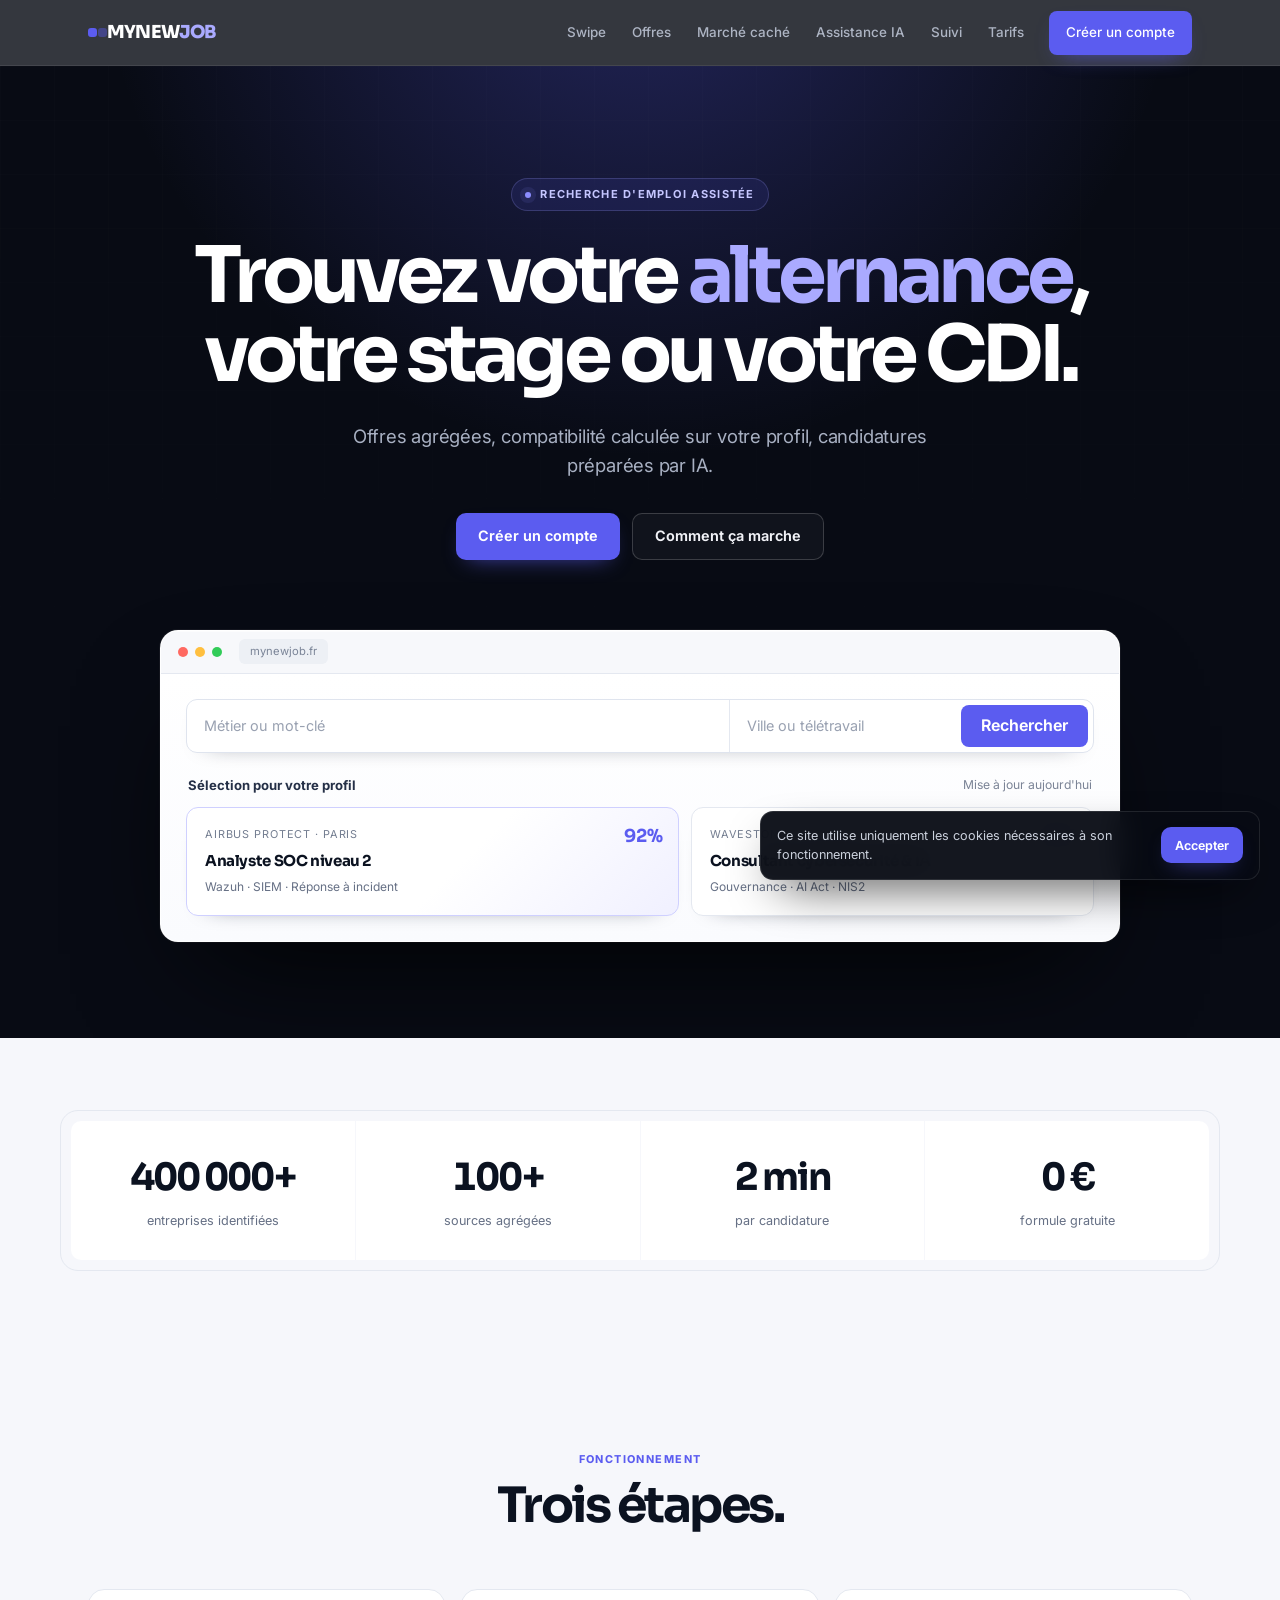
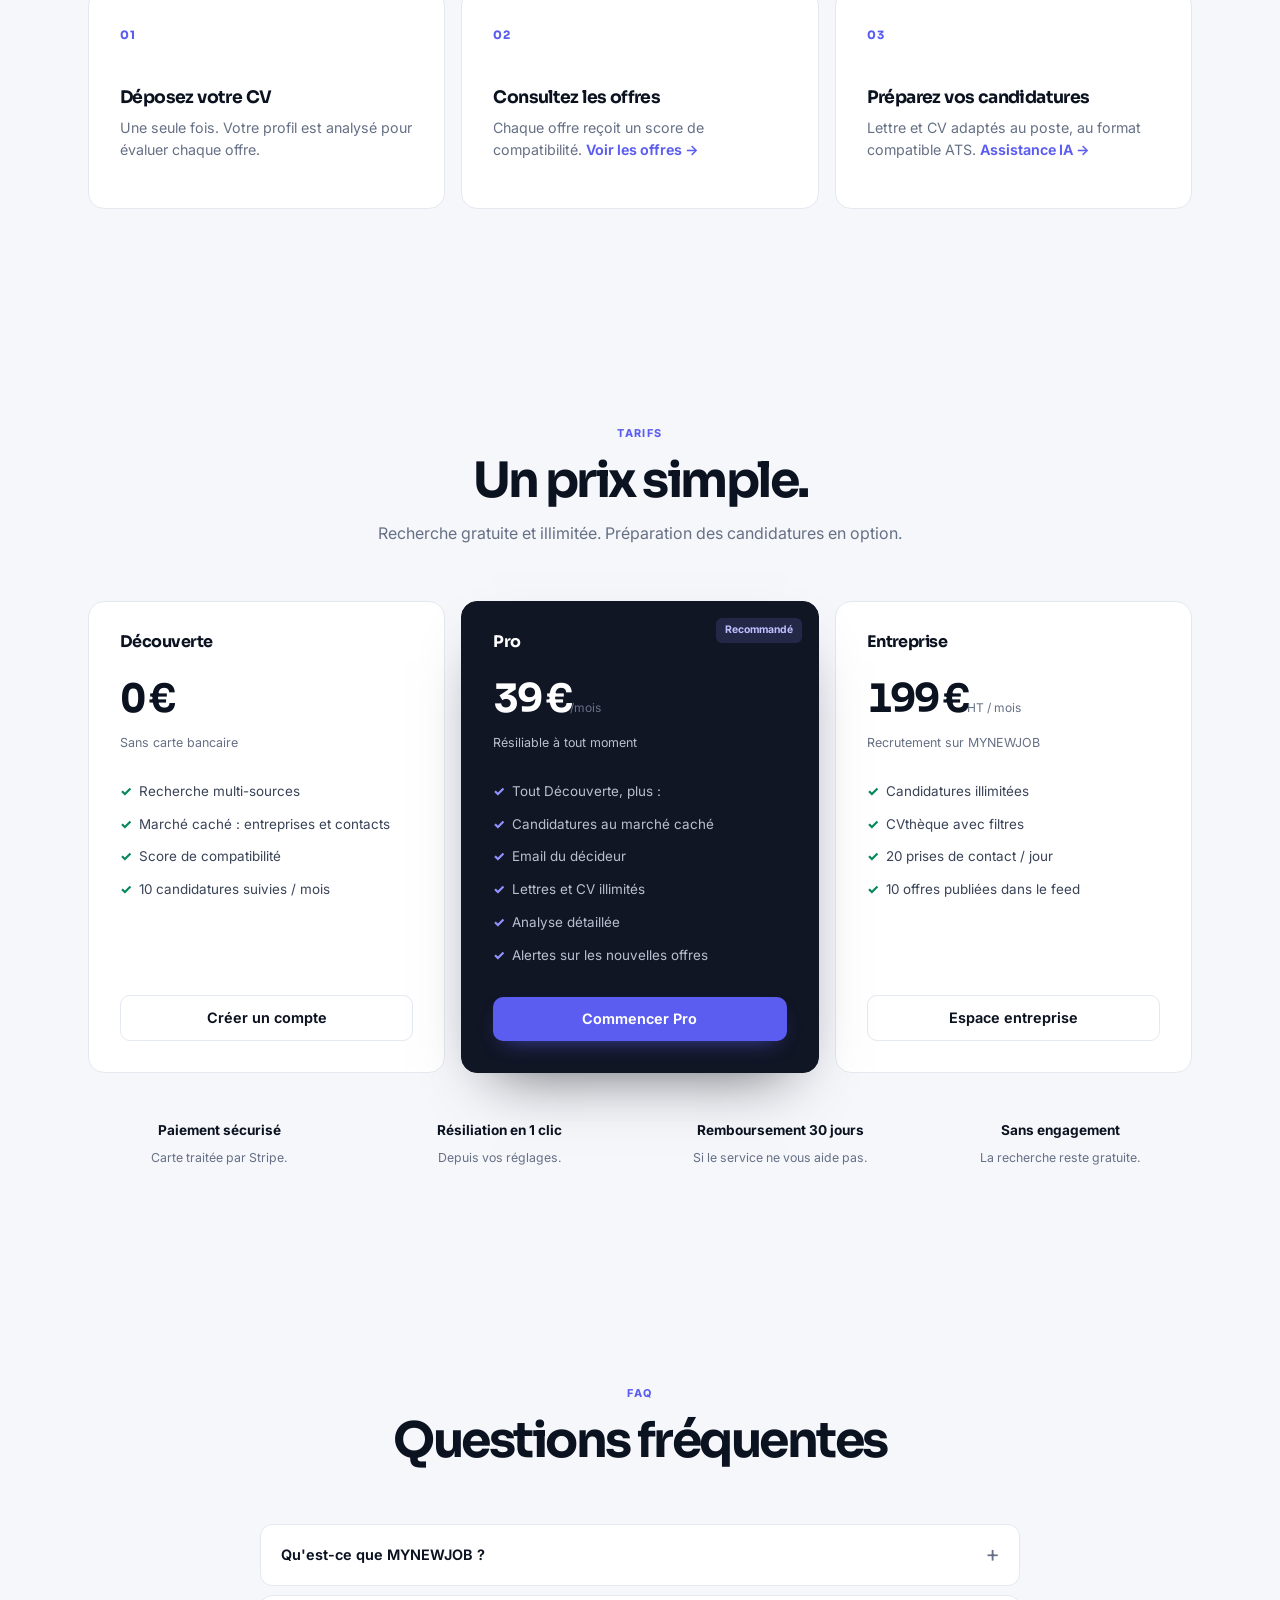
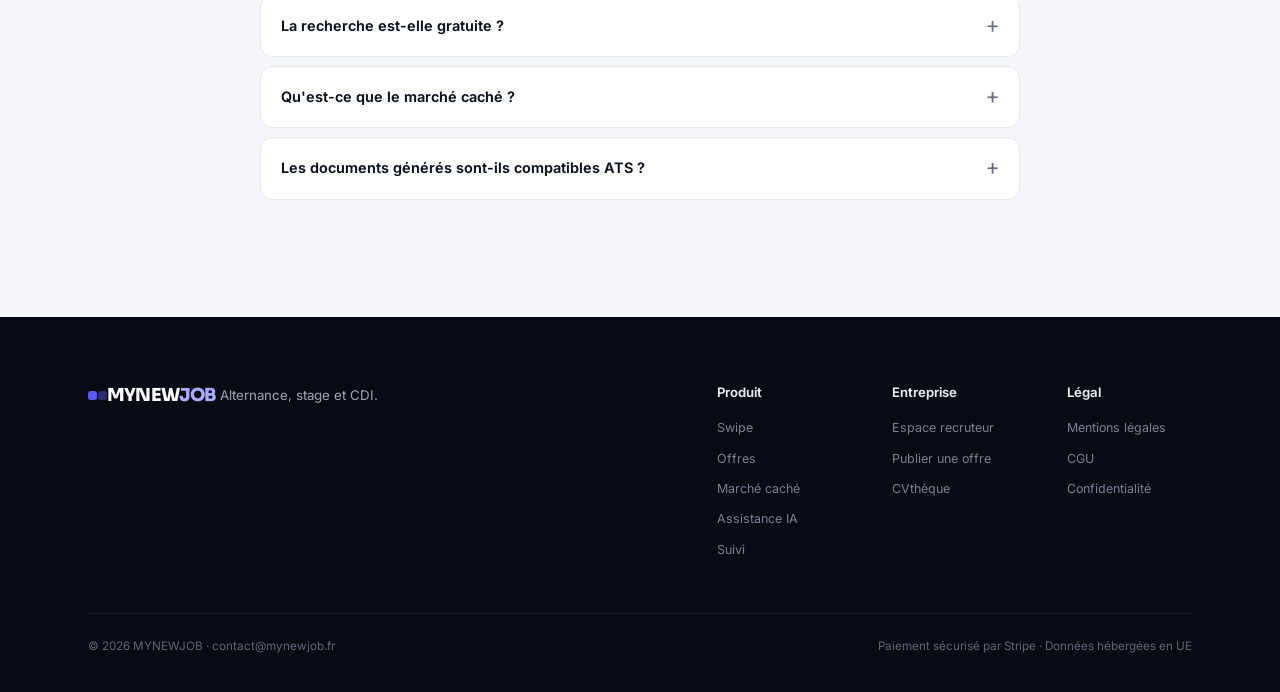
==== commit fc3215b4: "fix: connecter recherche et import CV à l'API HTTPS" ====
--- a/index.html
+++ b/index.html
@@ -7,7 +7,7 @@
 <link rel="preconnect" href="https://fonts.googleapis.com">
 <link rel="preconnect" href="https://fonts.gstatic.com" crossorigin>
 <link href="https://fonts.googleapis.com/css2?family=Inter:wght@400;500;600;700&family=Sora:wght@600;700;800&display=swap" rel="stylesheet">
-<link rel="stylesheet" href="style.css?v=6">
+<link rel="stylesheet" href="style.css?v=7">
 </head>
 <body>
 
@@ -189,7 +189,7 @@
 <script>if(!localStorage.getItem('mnj_cookies')){document.getElementById('cookies').style.display='flex'}</script>
 
 <script>
-  var API = 'http://localhost:8123';
+  var API = 'https://api-147-79-101-212.sslip.io';
   var lastOffers = [];
   function esc(t) { var d = document.createElement('div'); d.textContent = t || ''; return d.innerHTML; }
   async function doSearch() {
--- a/style.css
+++ b/style.css
@@ -105,7 +105,7 @@
 .jobcard .actions .yes{background:#ecfdf5;color:var(--green)}
 
 /* Sections */
-section{padding:108px 0}
+section{padding:108px 0;background:var(--surface)}
 section.alt{background:var(--surface)}
 .sec-head{max-width:660px;margin:0 auto 56px;text-align:center}
 .sec-head .kicker{display:block;margin-bottom:13px;color:var(--acc);font-size:.68rem;font-weight:750;letter-spacing:.13em;text-transform:uppercase}
@@ -117,7 +117,7 @@
 .stats .t strong{display:block;color:var(--ink);font-family:var(--font-display);font-size:clamp(1.7rem,3vw,2.35rem);font-weight:700;letter-spacing:-.055em;font-variant-numeric:tabular-nums}
 .stats .t span{color:var(--muted);font-size:.79rem}
 .steps{display:grid;grid-template-columns:repeat(3,1fr);gap:16px}
-.step{position:relative;min-height:220px;padding:31px;background:var(--surface);border:1px solid transparent;border-radius:16px;transition:transform .18s,background .18s,border-color .18s}
+.step{position:relative;min-height:220px;padding:31px;background:#fff;border:1px solid var(--line);border-radius:16px;transition:transform .18s,background .18s,border-color .18s}
 .step:hover{transform:translateY(-4px);background:#fff;border-color:var(--line);box-shadow:var(--shadow)}
 .step .num,.feature .points .num{display:inline-flex;margin-bottom:43px;color:var(--acc);font-family:var(--font-display);font-size:.72rem;font-weight:750;letter-spacing:.09em}
 .step h3{margin-bottom:10px;font-size:1.08rem}
@@ -158,7 +158,7 @@
 .pagehead p{max-width:600px;margin:17px auto 0;color:var(--dark-muted);font-size:1rem}
 .feature{max-width:880px;margin:0 auto}
 .feature .points{display:grid;grid-template-columns:repeat(3,1fr);gap:15px;margin-top:52px}
-.feature .points .p{padding:25px;background:var(--surface);border-radius:14px}
+.feature .points .p{padding:25px;background:#fff;border:1px solid var(--line);border-radius:14px}
 .feature .points .num{margin-bottom:27px}
 .feature .points h3{margin-bottom:7px;font-size:.98rem}.feature .points p{font-size:.85rem}
 .feature .cta{margin-top:52px;text-align:center}
